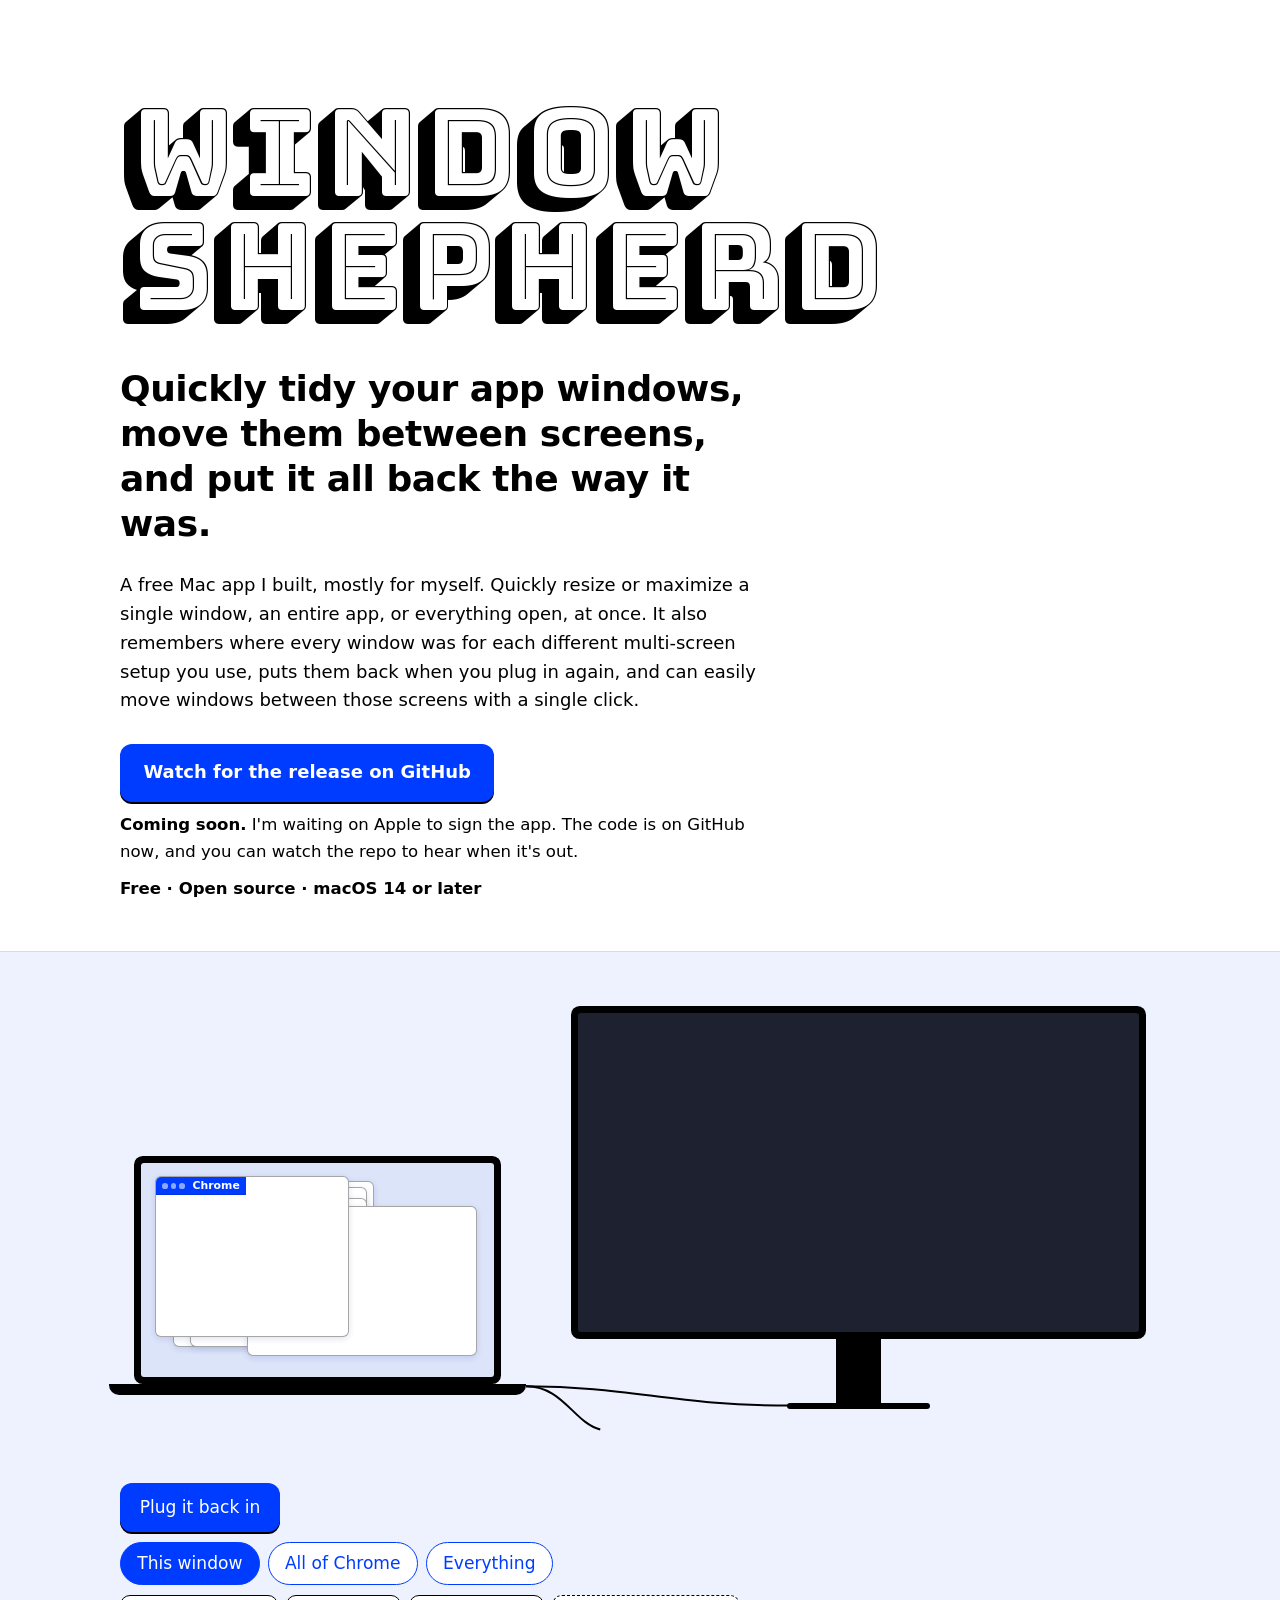
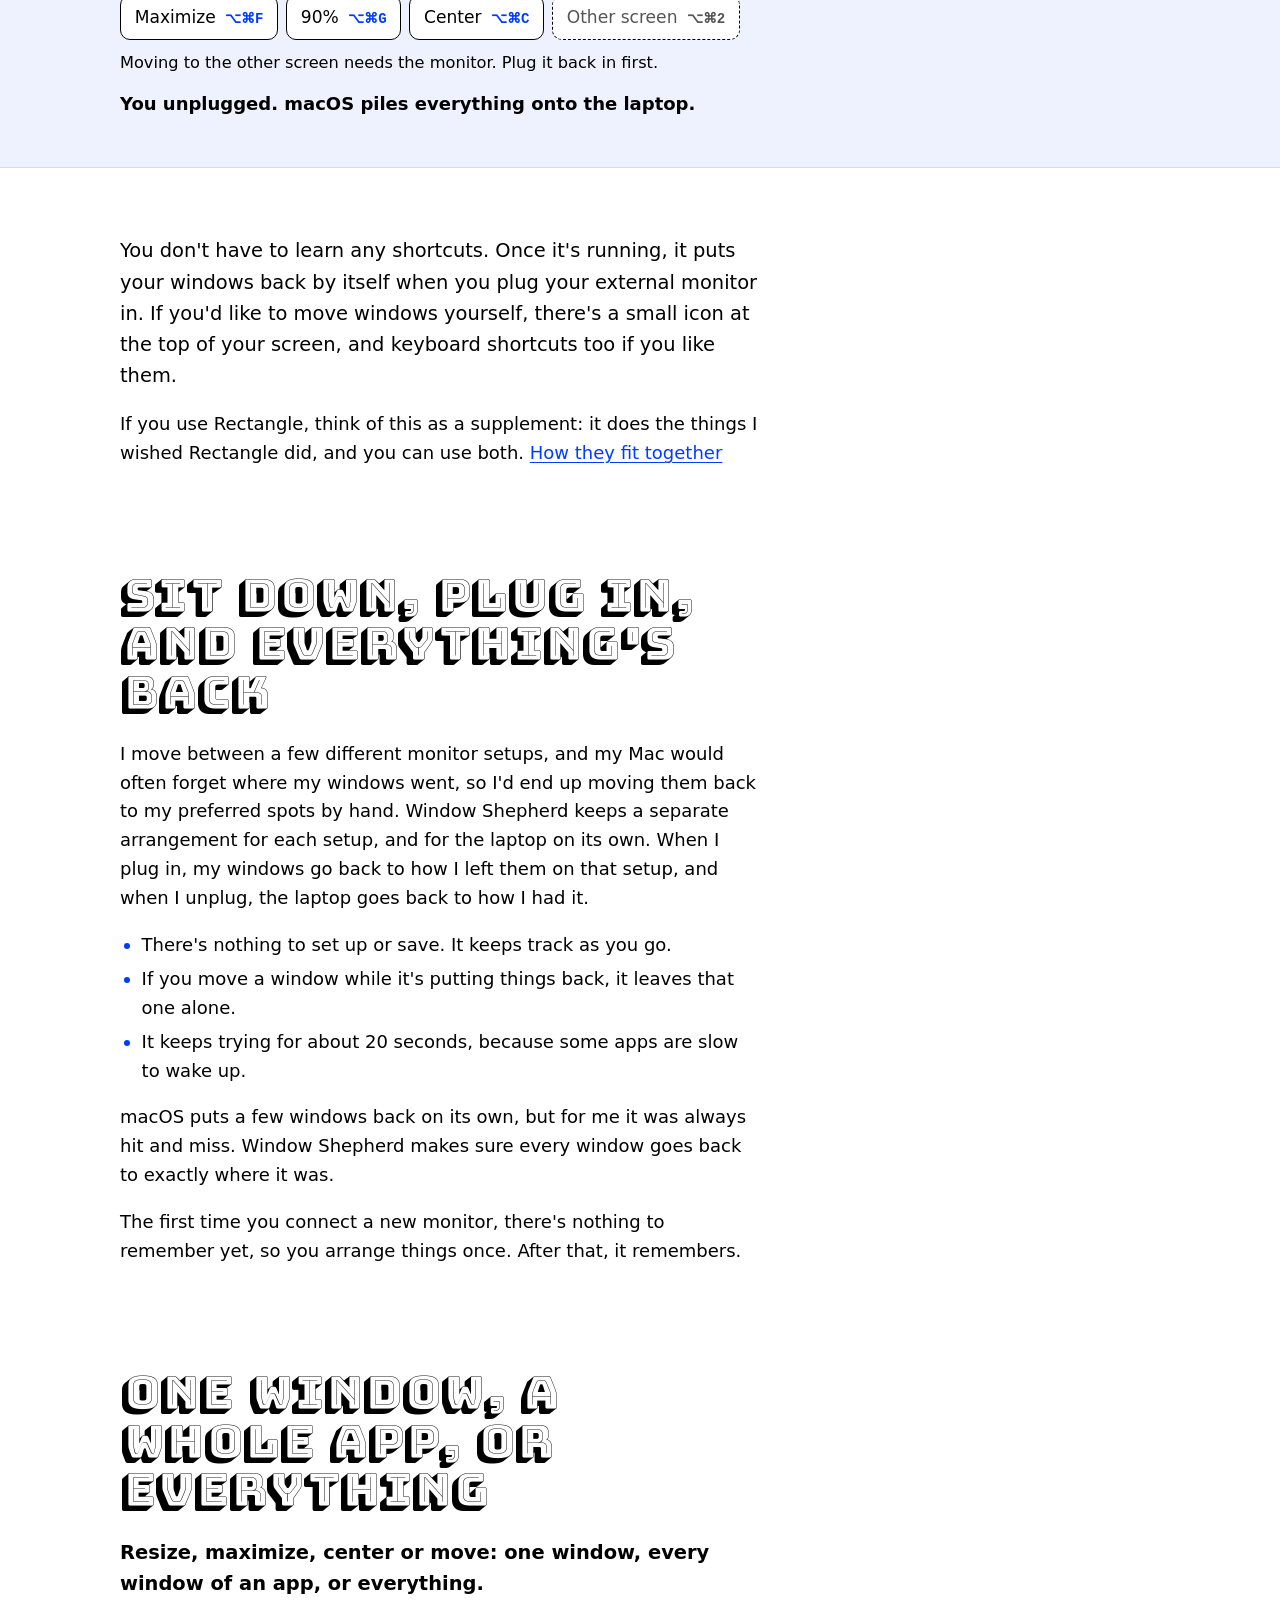
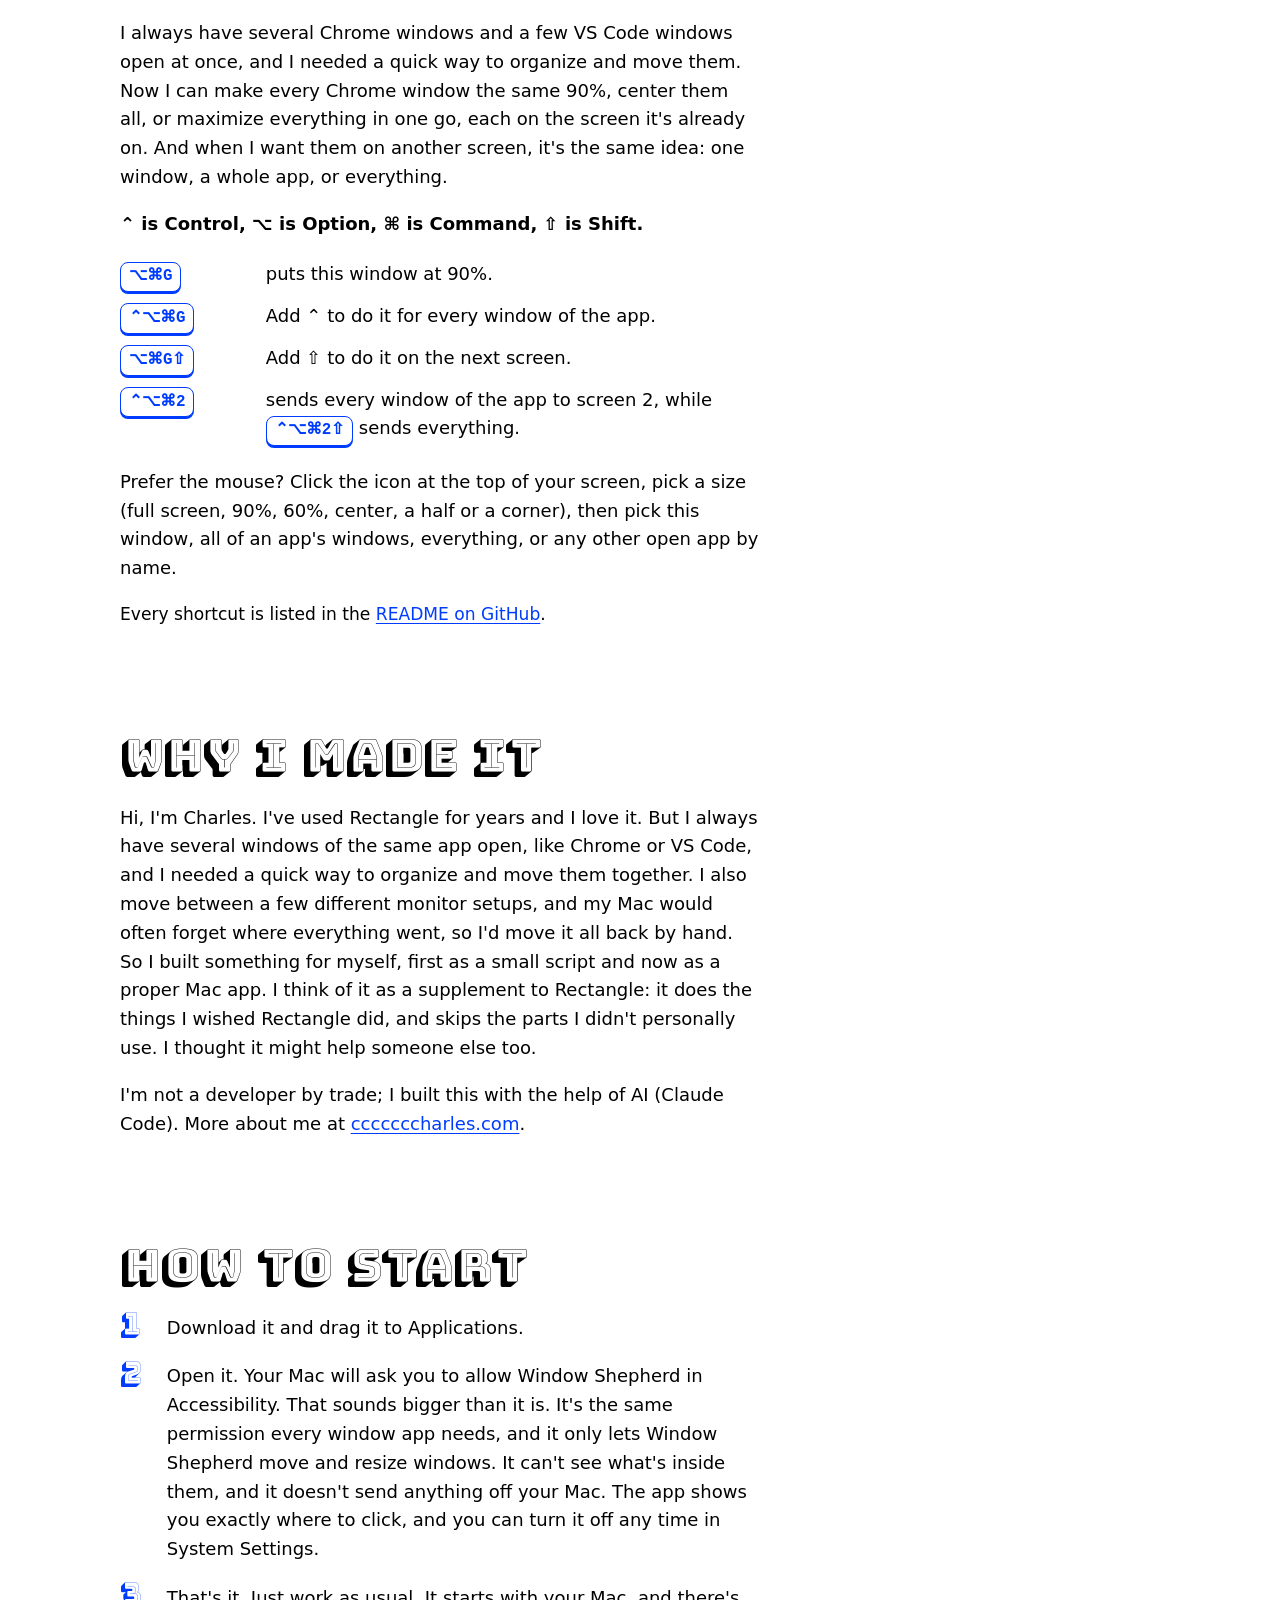
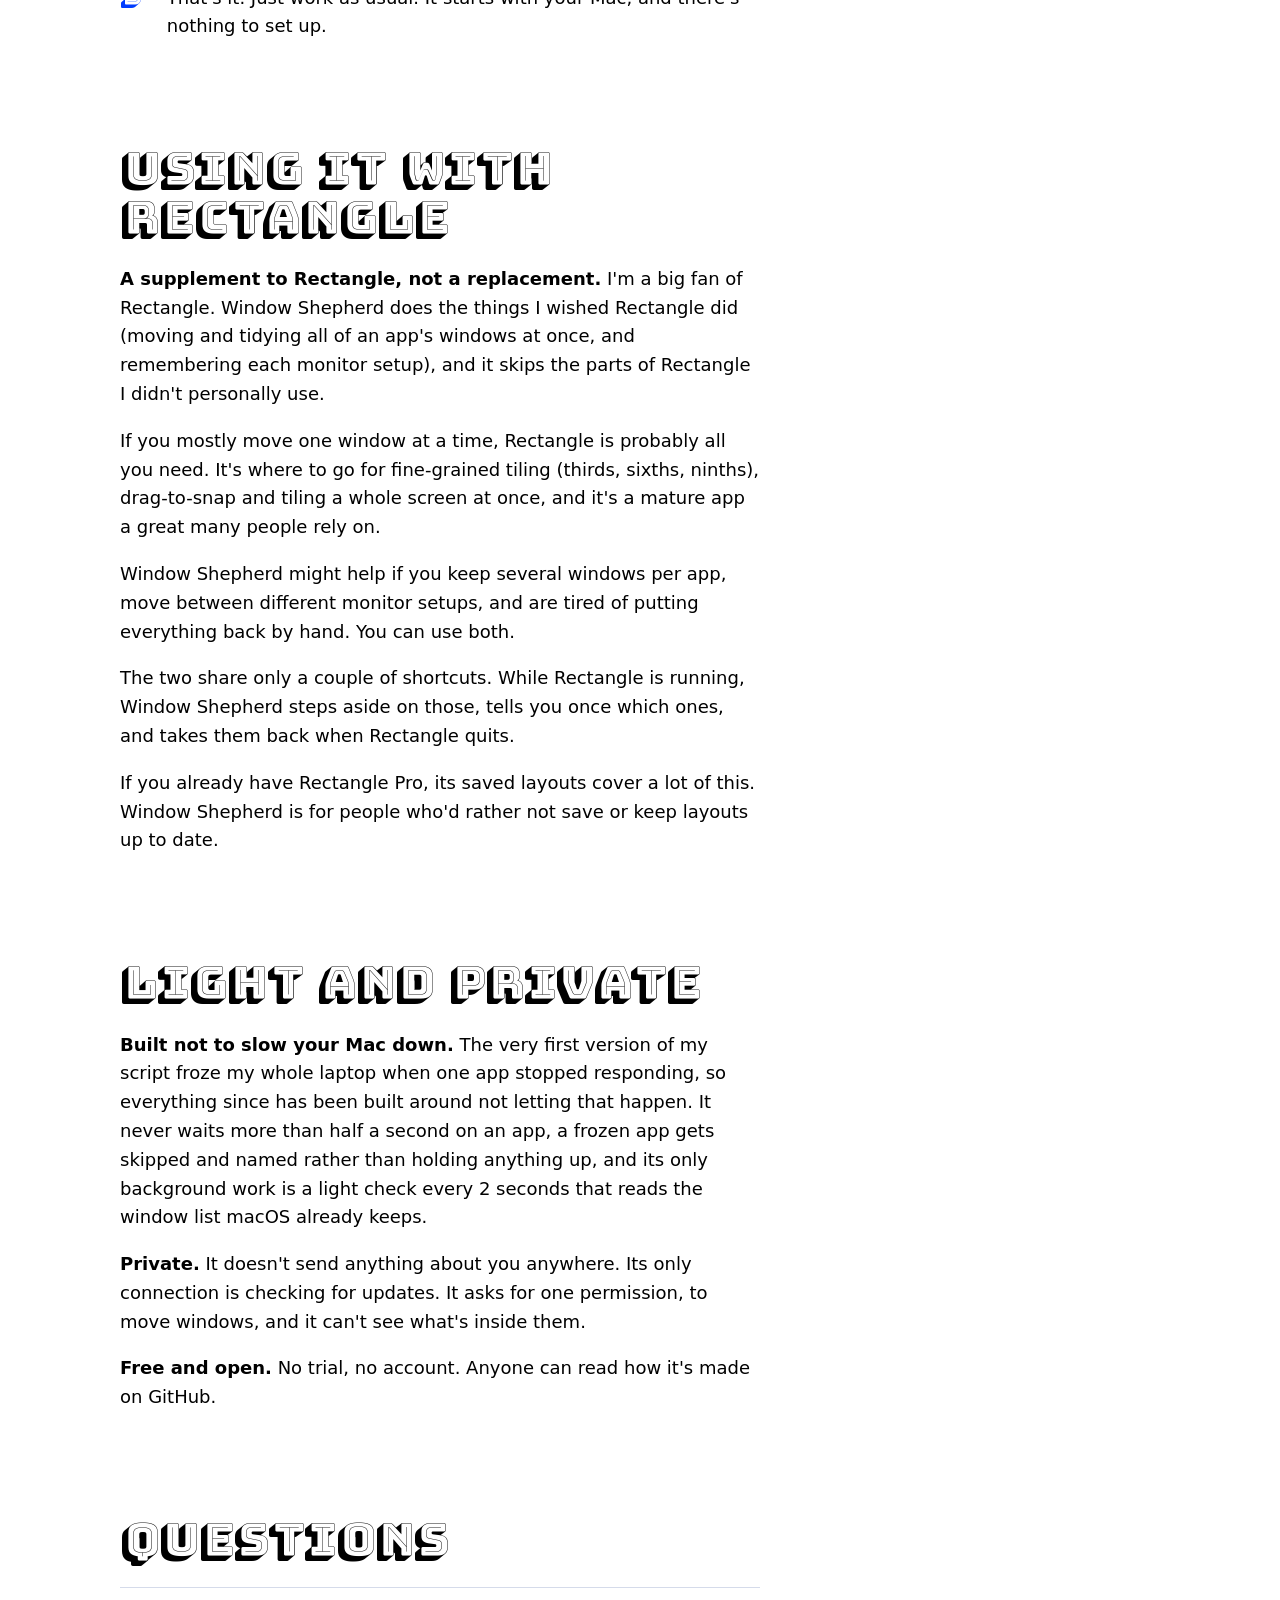
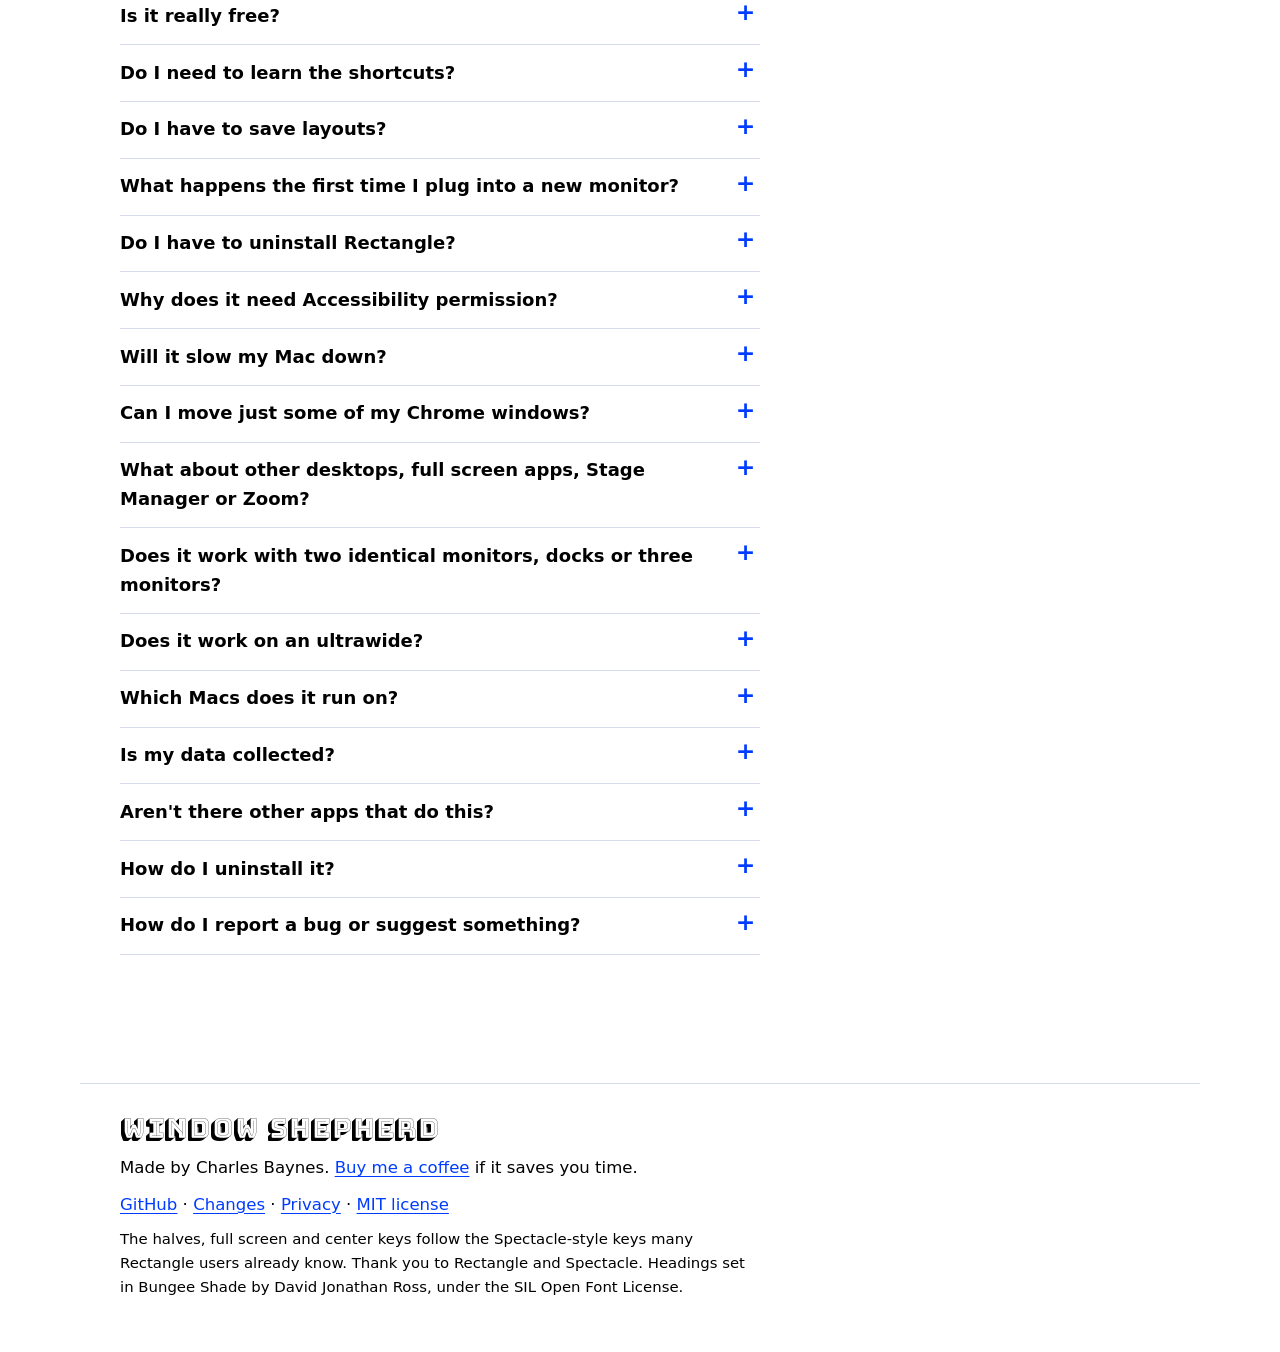
==== site/index.html @ 9abab77c "Website: icons and link preview Co-Authored-By: Claude Opus 5.5 <noreply@anthropic.com>" ====
<!doctype html>
<html lang="en">
<head>
<meta charset="utf-8">
<meta name="viewport" content="width=device-width, initial-scale=1">
<title>Window Shepherd — put your Mac's windows back</title>
<meta name="description" content="A free Mac app. Quickly resize or maximize a single window, an entire app, or everything open, at once. It remembers where every window was for each multi-screen setup you use and puts them back when you plug in again.">
<meta name="author" content="Charles Baynes">
<link rel="canonical" href="https://windowshepherd.com/">
<link rel="icon" href="favicon.ico" sizes="16x16 32x32 48x48">
<link rel="icon" type="image/png" sizes="32x32" href="icon-32.png">
<link rel="apple-touch-icon" href="apple-touch-icon.png">
<meta property="og:type" content="website">
<meta property="og:url" content="https://windowshepherd.com/">
<meta property="og:title" content="Window Shepherd">
<meta property="og:description" content="A free Mac app: tidy your app windows, move them between screens, and put it all back the way it was when you plug in again.">
<meta property="og:image" content="https://windowshepherd.com/og.png">
<meta property="og:image:width" content="1200">
<meta property="og:image:height" content="630">
<meta property="og:image:alt" content="Window Shepherd: quickly tidy your app windows, move them between screens, and put it all back the way it was.">
<meta name="twitter:card" content="summary_large_image">
<link rel="preload" href="fonts/bungee-shade.woff2" as="font" type="font/woff2" crossorigin>
<link rel="stylesheet" href="styles.css">
</head>
<body>

<header id="hero" class="hero">
  <h1 class="wordmark">Window Shepherd</h1>
  <p class="headline">Quickly tidy your app windows, move them between screens, and put it all back the way it was.</p>
  <p class="lede">A free Mac app I built, mostly for myself. Quickly resize or maximize a single window, an entire app, or everything open, at once. It also remembers where every window was for each different multi-screen setup you use, puts them back when you plug in again, and can easily move windows between those screens with a single click.</p>
  <div class="get">
    <a id="get" class="button" data-state="soon" href="https://github.com/cabaynes/window-shepherd">Watch for the release on GitHub</a>
    <p class="get-note"><strong>Coming soon.</strong> I'm waiting on Apple to sign the app. The code is on GitHub now, and you can watch the repo to hear when it's out.</p>
    <p class="facts">Free · Open source · macOS 14 or later</p>
  </div>
</header>

<section id="demo" class="demo" aria-label="Try it: unplug and plug in a monitor">
  <div class="stage" data-demo></div>
  <div class="controls"></div>
  <p class="caption" aria-live="polite"></p>
</section>

<main>
  <div class="prose intro">
    <p>You don't have to learn any shortcuts. Once it's running, it puts your windows back by itself when you plug your external monitor in. If you'd like to move windows yourself, there's a small icon at the top of your screen, and keyboard shortcuts too if you like them.</p>
    <p>If you use Rectangle, think of this as a supplement: it does the things I wished Rectangle did, and you can use both. <a href="#rectangle">How they fit together</a></p>
  </div>

  <section id="replug" class="prose">
    <h2>Sit down, plug in, and everything's back</h2>
    <p>I move between a few different monitor setups, and my Mac would often forget where my windows went, so I'd end up moving them back to my preferred spots by hand. Window Shepherd keeps a separate arrangement for each setup, and for the laptop on its own. When I plug in, my windows go back to how I left them on that setup, and when I unplug, the laptop goes back to how I had it.</p>
    <ul>
      <li>There's nothing to set up or save. It keeps track as you go.</li>
      <li>If you move a window while it's putting things back, it leaves that one alone.</li>
      <li>It keeps trying for about 20 seconds, because some apps are slow to wake up.</li>
    </ul>
    <p>macOS puts a few windows back on its own, but for me it was always hit and miss. Window Shepherd makes sure every window goes back to exactly where it was.</p>
    <p>The first time you connect a new monitor, there's nothing to remember yet, so you arrange things once. After that, it remembers.</p>
  </section>

  <section id="tidy" class="prose">
    <h2>One window, a whole app, or everything</h2>
    <p class="sub">Resize, maximize, center or move: one window, every window of an app, or everything.</p>
    <p>I always have several Chrome windows and a few VS Code windows open at once, and I needed a quick way to organize and move them. Now I can make every Chrome window the same 90%, center them all, or maximize everything in one go, each on the screen it's already on. And when I want them on another screen, it's the same idea: one window, a whole app, or everything.</p>
    <p class="symbols">⌃ is Control, ⌥ is Option, ⌘ is Command, ⇧ is Shift.</p>
    <ol class="ladder">
      <li><kbd>⌥⌘G</kbd> <span>puts this window at 90%.</span></li>
      <li><kbd>⌃⌥⌘G</kbd> <span>Add ⌃ to do it for every window of the app.</span></li>
      <li><kbd>⌥⌘G⇧</kbd> <span>Add ⇧ to do it on the next screen.</span></li>
      <li><kbd>⌃⌥⌘2</kbd> <span>sends every window of the app to screen 2, while <kbd>⌃⌥⌘2⇧</kbd> sends everything.</span></li>
    </ol>
    <p>Prefer the mouse? Click the icon at the top of your screen, pick a size (full screen, 90%, 60%, center, a half or a corner), then pick this window, all of an app's windows, everything, or any other open app by name.</p>
    <p class="more">Every shortcut is listed in the <a href="https://github.com/cabaynes/window-shepherd#readme">README on GitHub</a>.</p>
  </section>

  <section id="story" class="prose">
    <h2>Why I made it</h2>
    <p>Hi, I'm Charles. I've used Rectangle for years and I love it. But I always have several windows of the same app open, like Chrome or VS Code, and I needed a quick way to organize and move them together. I also move between a few different monitor setups, and my Mac would often forget where everything went, so I'd move it all back by hand. So I built something for myself, first as a small script and now as a proper Mac app. I think of it as a supplement to Rectangle: it does the things I wished Rectangle did, and skips the parts I didn't personally use. I thought it might help someone else too.</p>
    <p>I'm not a developer by trade; I built this with the help of AI (Claude Code). More about me at <a href="https://cccccccharles.com">cccccccharles.com</a>.</p>
  </section>

  <section id="start" class="prose">
    <h2>How to start</h2>
    <ol class="steps">
      <li>Download it and drag it to Applications.</li>
      <li>Open it. Your Mac will ask you to allow Window Shepherd in Accessibility. That sounds bigger than it is. It's the same permission every window app needs, and it only lets Window Shepherd move and resize windows. It can't see what's inside them, and it doesn't send anything off your Mac. The app shows you exactly where to click, and you can turn it off any time in System Settings.</li>
      <li>That's it. Just work as usual. It starts with your Mac, and there's nothing to set up.</li>
    </ol>
  </section>

  <section id="rectangle" class="prose">
    <h2>Using it with Rectangle</h2>
    <p><strong>A supplement to Rectangle, not a replacement.</strong> I'm a big fan of Rectangle. Window Shepherd does the things I wished Rectangle did (moving and tidying all of an app's windows at once, and remembering each monitor setup), and it skips the parts of Rectangle I didn't personally use.</p>
    <p>If you mostly move one window at a time, Rectangle is probably all you need. It's where to go for fine-grained tiling (thirds, sixths, ninths), drag-to-snap and tiling a whole screen at once, and it's a mature app a great many people rely on.</p>
    <p>Window Shepherd might help if you keep several windows per app, move between different monitor setups, and are tired of putting everything back by hand. You can use both.</p>
    <p>The two share only a couple of shortcuts. While Rectangle is running, Window Shepherd steps aside on those, tells you once which ones, and takes them back when Rectangle quits.</p>
    <p>If you already have Rectangle Pro, its saved layouts cover a lot of this. Window Shepherd is for people who'd rather not save or keep layouts up to date.</p>
  </section>

  <section id="trust" class="prose">
    <h2>Light and private</h2>
    <p><strong>Built not to slow your Mac down.</strong> The very first version of my script froze my whole laptop when one app stopped responding, so everything since has been built around not letting that happen. It never waits more than half a second on an app, a frozen app gets skipped and named rather than holding anything up, and its only background work is a light check every 2 seconds that reads the window list macOS already keeps.</p>
    <p><strong>Private.</strong> It doesn't send anything about you anywhere. Its only connection is checking for updates. It asks for one permission, to move windows, and it can't see what's inside them.</p>
    <p><strong>Free and open.</strong> No trial, no account. Anyone can read how it's made on GitHub.</p>
  </section>

  <section id="faq" class="prose">
    <h2>Questions</h2>
    <details><summary>Is it really free?</summary><p>Yes. No trial, no subscription, no account. If it saves you time, there's a "buy me a coffee" link, and that's all.</p></details>
    <details><summary>Do I need to learn the shortcuts?</summary><p>No. The restore is automatic, and everything else is in the menu at the top of your screen. The shortcuts are there if you like them.</p></details>
    <details><summary>Do I have to save layouts?</summary><p>No. It keeps track as you go, separately for each screen setup.</p></details>
    <details><summary>What happens the first time I plug into a new monitor?</summary><p>There's nothing to remember yet, so you arrange things once. After that, it puts them back every time.</p></details>
    <details><summary>Do I have to uninstall Rectangle?</summary><p>No. They work side by side, sharing only a couple of shortcuts, and Window Shepherd steps aside on those while Rectangle runs.</p></details>
    <details><summary>Why does it need Accessibility permission?</summary><p>It's the same permission every window app needs, and it only lets Window Shepherd move and resize windows. It can't see what's inside them, and it doesn't send anything off your Mac. The app shows you exactly where to click, and you can turn it off any time in System Settings.</p></details>
    <details><summary>Will it slow my Mac down?</summary><p>I built it so a frozen app can't hold it up, and its only background work is a light check every 2 seconds.</p></details>
    <details><summary>Can I move just some of my Chrome windows?</summary><p>Not as a group. It moves one window, or every window of an app. Move the others one at a time with a shortcut.</p></details>
    <details><summary>What about other desktops, full screen apps, Stage Manager or Zoom?</summary><p>Moves work on the windows you can see. Windows on other desktops are left where they are, and Zoom's floating controls are never moved. Stage Manager hasn't been tested yet.</p></details>
    <details><summary>Does it work with two identical monitors, docks or three monitors?</summary><p>Screens are numbered 1 for the laptop, then left to right. I've only tested it with one monitor so far.</p></details>
    <details><summary>Does it work on an ultrawide?</summary><p>Yes, though halves on an ultrawide are big and there are no thirds. Rectangle is better for that.</p></details>
    <details><summary>Which Macs does it run on?</summary><p>macOS 14 Sonoma or later.</p></details>
    <details><summary>Is my data collected?</summary><p>No. Nothing leaves your Mac except the update check. The details are in the <a href="https://github.com/cabaynes/window-shepherd/blob/main/PRIVACY.md">privacy note</a>.</p></details>
    <details><summary>Aren't there other apps that do this?</summary><p>Yes, a few. Rectangle Pro, Moom, Stay and Display Maid restore layouts you save first, and Monitor Glue remembers automatically like Window Shepherd does. Window Shepherd puts automatic memory together with moving whole apps or everything, and it's free.</p></details>
    <details><summary>How do I uninstall it?</summary><p>Quit it from the menu and drag it to the Trash. To remove everything, also delete <code>~/Library/Application Support/Window Shepherd</code> and <code>~/Library/Logs/Window Shepherd</code>.</p></details>
    <details><summary>How do I report a bug or suggest something?</summary><p>Open an issue on <a href="https://github.com/cabaynes/window-shepherd/issues">GitHub</a>.</p></details>
  </section>
</main>

<footer id="footer" class="footer">
  <p class="footer-mark">Window Shepherd</p>
  <p>Made by Charles Baynes. <a href="https://buymeacoffee.com/cccccccharles">Buy me a coffee</a> if it saves you time.</p>
  <p><a href="https://github.com/cabaynes/window-shepherd">GitHub</a> · <a href="https://github.com/cabaynes/window-shepherd/releases">Changes</a> · <a href="https://github.com/cabaynes/window-shepherd/blob/main/PRIVACY.md">Privacy</a> · <a href="https://github.com/cabaynes/window-shepherd/blob/main/LICENSE">MIT license</a></p>
  <p class="credits">The halves, full screen and center keys follow the Spectacle-style keys many Rectangle users already know. Thank you to Rectangle and Spectacle. Headings set in Bungee Shade by David Jonathan Ross, under the SIL Open Font License.</p>
</footer>

<script type="module" src="demo.js"></script>
</body>
</html>
---- site/styles.css ----
@font-face {
  font-family: "Bungee Shade";
  src: url("fonts/bungee-shade.woff2") format("woff2");
  font-weight: 400;
  font-display: swap;
}

:root {
  --paper: #FFFFFF;
  --ink: #000000;
  --blue: #003CFF;
  --green: #00FF44;
  --desk: #EEF2FF;      /* the demo's backdrop: the blue, very pale */
  --rule: #D5DBEA;
  --display: "Bungee Shade", "Arial Black", sans-serif;
  --text: -apple-system, BlinkMacSystemFont, "Segoe UI", system-ui, sans-serif;
  --gutter: 16px;
  --measure: 40rem;
}

*, *::before, *::after { box-sizing: border-box; }

html { -webkit-text-size-adjust: 100%; text-size-adjust: 100%; scroll-behavior: smooth; }
@media (prefers-reduced-motion: reduce) { html { scroll-behavior: auto; } }

body {
  margin: 0;
  background: var(--paper);
  color: var(--ink);
  font: 17px/1.6 var(--text);
}
@media (min-width: 720px) { body { font-size: 18px; } }

a { color: var(--blue); text-underline-offset: .18em; }
a:hover { text-decoration-thickness: 2px; }
:focus-visible { outline: 3px solid var(--blue); outline-offset: 3px; border-radius: 4px; }

kbd, code { font-family: ui-monospace, "SF Mono", Menlo, monospace; font-size: .88em; }
code { overflow-wrap: anywhere; }

/* ---------- hero ---------- */

.hero, main, .footer {
  max-width: 1120px;
  margin: 0 auto;
  padding: 0 var(--gutter);
}
@media (min-width: 720px) { .hero, main, .footer { --gutter: 40px; } }

.hero { padding-top: clamp(40px, 8vw, 96px); padding-bottom: clamp(28px, 4vw, 48px); }

.wordmark {
  font-family: var(--display);
  font-weight: 400;
  font-size: clamp(40px, 10.5vw, 120px);
  line-height: .95;
  letter-spacing: -.01em;
  margin: 0 0 .35em;
  overflow-wrap: anywhere;
}

.headline {
  font-size: clamp(22px, 3.2vw, 36px);
  line-height: 1.25;
  font-weight: 650;
  letter-spacing: -.012em;
  max-width: 26ch;
  margin: 0 0 .7em;
}

.lede { max-width: var(--measure); margin: 0 0 1.6em; }

.get { display: grid; gap: .6em; justify-items: start; max-width: var(--measure); }
.button {
  display: inline-block;
  background: var(--blue);
  color: var(--paper);
  font-weight: 650;
  text-decoration: none;
  padding: .8em 1.3em;
  border-radius: 12px;
  box-shadow: 0 2px 0 var(--ink);
  transition: transform .12s ease-out, box-shadow .12s ease-out;
}
.button:hover { transform: translateY(-1px); box-shadow: 0 3px 0 var(--ink); }
.button:active { transform: translateY(1px); box-shadow: 0 1px 0 var(--ink); }
.get-note { margin: 0; font-size: .92em; }
.facts { margin: 0; font-size: .92em; font-weight: 600; }

/* ---------- the demo band ---------- */

.demo {
  background: var(--desk);
  border-top: 1px solid var(--rule);
  border-bottom: 1px solid var(--rule);
  padding: clamp(20px, 4vw, 48px) var(--gutter);
}
.stage { max-width: 1040px; margin: 0 auto; aspect-ratio: 16 / 7; position: relative; }
.controls, .caption { max-width: 1040px; margin-left: auto; margin-right: auto; }
.caption { min-height: 1.6em; margin-top: .8em; margin-bottom: 0; font-weight: 600; }

/* ---------- reading column ---------- */

main { padding-bottom: 24px; }
.prose { max-width: var(--measure); }
.intro { padding-top: clamp(28px, 4vw, 48px); }
.intro p:first-child { font-size: 1.08em; }

h2 {
  font-family: var(--display);
  font-weight: 400;
  font-size: clamp(28px, 4.6vw, 46px);
  line-height: 1.05;
  margin: clamp(56px, 9vw, 104px) 0 .5em;
}
.sub { font-weight: 650; font-size: 1.08em; }

.prose ul { padding-left: 1.2em; }
.prose li { margin: .3em 0; }
.prose li::marker { color: var(--blue); }

.symbols { font-weight: 600; }

.ladder { list-style: none; padding: 0; margin: 1.2em 0; display: grid; gap: .55em; }
.ladder li { display: grid; grid-template-columns: 7.2em 1fr; gap: .9em; align-items: baseline; margin: 0; }
.ladder li > kbd, .ladder span kbd {
  display: inline-block;
  border: 1.5px solid var(--blue);
  color: var(--blue);
  border-radius: 8px;
  padding: .1em .5em;
  font-weight: 600;
  white-space: nowrap;
  background: var(--paper);
  box-shadow: 0 2px 0 var(--blue);
}
.ladder li > kbd { justify-self: start; }
@media (max-width: 420px) {
  .ladder li { grid-template-columns: 1fr; gap: .2em; }
}
.more { font-size: .95em; }

.steps { list-style: none; counter-reset: step; padding: 0; margin: 1em 0; }
.steps li { counter-increment: step; position: relative; padding-left: 2.6em; margin: 0 0 1.1em; }
.steps li::before {
  content: counter(step);
  position: absolute; left: 0; top: -.12em;
  font-family: var(--display);
  font-size: 1.6em;
  line-height: 1;
  color: var(--blue);
}

details { border-top: 1px solid var(--rule); }
details:last-of-type { border-bottom: 1px solid var(--rule); }
summary {
  cursor: pointer;
  font-weight: 650;
  padding: .75em 2em .75em 0;
  list-style: none;
  position: relative;
}
summary::-webkit-details-marker { display: none; }
summary::after {
  content: "+";
  position: absolute; right: .2em; top: .55em;
  color: var(--blue);
  font-size: 1.3em;
  line-height: 1;
  transition: transform .15s ease-out;
}
details[open] summary::after { transform: rotate(45deg); }
details p { margin: 0 0 1em; }

/* ---------- footer ---------- */

.footer {
  border-top: 1px solid var(--rule);
  margin-top: clamp(56px, 9vw, 104px);
  padding-top: 32px;
  padding-bottom: 48px;
  font-size: .92em;
}
.footer p { max-width: var(--measure); margin: 0 0 .6em; }
.footer-mark { font-family: var(--display); font-size: 1.6em; line-height: 1; margin-bottom: .5em !important; }
.credits { font-size: .9em; }

/* ---------- the demo scene ---------- */

@media (max-width: 600px) { .stage { aspect-ratio: 16 / 10; } }

.device { position: absolute; }
.display {
  position: absolute; inset: 0;
  background: #DCE4FA;
  border-radius: 3px;
  box-shadow: 0 0 0 clamp(3px, .6vw, 7px) var(--ink);
  transition: background .4s ease-out;
}
.is-unplugged .device-2 .display { background: #1D2130; }

.laptop-base {
  position: absolute; left: -9%; right: -9%;
  top: calc(100% + clamp(3px, .6vw, 7px));
  height: clamp(5px, 1vw, 11px);
  background: var(--ink);
  border-radius: 0 0 10px 10px;
}
.monitor-stand {
  position: absolute; left: 46%; width: 8%;
  top: calc(100% + clamp(3px, .6vw, 7px));
  height: 22%;
  background: var(--ink);
}
.monitor-stand::after {
  content: ""; position: absolute; left: -110%; right: -110%; bottom: 0;
  height: clamp(3px, .5vw, 6px); background: var(--ink); border-radius: 3px;
}

.cable { position: absolute; left: 39%; top: 84.5%; width: 25.5%; height: 5%; }
.cable svg { width: 100%; height: 100%; overflow: visible; }
.cable path { fill: none; stroke: var(--ink); stroke-width: 2; vector-effect: non-scaling-stroke; transition: opacity .3s ease-out; }
.cable-loose { opacity: 0; }
.is-unplugged .cable-line { opacity: 0; }
.is-unplugged .cable-loose { opacity: 1; }

.win {
  position: absolute;
  display: flex; flex-direction: column;
  padding: 0; margin: 0;
  background: var(--paper);
  border: 1px solid rgba(0, 0, 0, .35);
  border-radius: clamp(3px, .5vw, 6px);
  overflow: hidden;
  cursor: pointer;
  font: inherit;
  color: var(--ink);
  text-align: left;
  box-shadow: 0 2px 6px rgba(0, 30, 120, .12);
  transition: left .45s cubic-bezier(.2, .7, .2, 1), top .45s cubic-bezier(.2, .7, .2, 1),
              width .45s cubic-bezier(.2, .7, .2, 1), height .45s cubic-bezier(.2, .7, .2, 1),
              box-shadow .2s ease-out;
}
.instant .win { transition: none; }
.win.is-focused { z-index: 2; }
.win-bar {
  display: flex; align-items: center; gap: 3px;
  flex: none;
  height: clamp(9px, 1.5vw, 18px);
  padding: 0 clamp(3px, .5vw, 6px);
  background: #ECEFF5;
  border-bottom: 1px solid rgba(0, 0, 0, .12);
}
.win-bar i { width: clamp(3px, .45vw, 6px); aspect-ratio: 1; border-radius: 50%; background: #C3C9D6; flex: none; }
.win-name { margin-left: .4em; font-size: clamp(9px, .85vw, 11px); font-weight: 650; white-space: nowrap; overflow: hidden; text-overflow: ellipsis; }
.win.is-focused .win-bar { background: var(--blue); }
.win.is-focused .win-bar i { background: rgba(255, 255, 255, .55); }
.win.is-focused .win-name { color: var(--paper); }
.win-body {
  flex: 1;
  margin: 9% 12% 8%;
  background: repeating-linear-gradient(to bottom, #E3E7F0 0 2px, transparent 2px 9px);
}
.win[data-app="Chrome"] .win-body { margin-top: 5%; }
.win.ring { box-shadow: 0 0 0 3px var(--blue), 0 2px 6px rgba(0, 30, 120, .12); }
.win.landed::after {
  content: "✓";
  position: absolute; top: 3px; right: 3px;
  width: clamp(12px, 1.4vw, 18px); aspect-ratio: 1;
  display: grid; place-items: center;
  border-radius: 50%;
  background: var(--green);
  color: var(--ink);
  font-size: clamp(8px, .9vw, 11px);
  font-weight: 800;
}
@media (max-width: 560px) { .win-name { display: none; } }

/* ---------- the demo's controls ---------- */

.controls { display: grid; gap: 10px; margin-top: clamp(18px, 3vw, 28px); }
.row { display: flex; flex-wrap: wrap; gap: 8px; align-items: center; }
.controls button { font: inherit; font-size: .95em; cursor: pointer; }
.controls button:disabled { cursor: not-allowed; }

.plug {
  background: var(--blue); color: var(--paper);
  border: 0; border-radius: 12px;
  padding: .65em 1.15em; font-weight: 650;
  box-shadow: 0 2px 0 var(--ink);
}
.plug:active { transform: translateY(1px); box-shadow: 0 1px 0 var(--ink); }

.scope {
  background: var(--paper); color: var(--blue);
  border: 1.5px solid var(--blue); border-radius: 999px;
  padding: .4em .95em; font-weight: 600;
}
.scope[aria-pressed="true"] { background: var(--blue); color: var(--paper); }

.action {
  display: inline-flex; align-items: baseline; gap: .55em;
  background: var(--paper); color: var(--ink);
  border: 1.5px solid var(--ink); border-radius: 10px;
  padding: .45em .8em; font-weight: 600;
}
.action kbd { color: var(--blue); font-weight: 600; font-size: .82em; }
.action:disabled { border-style: dashed; color: #555; }
.action:disabled kbd { color: #555; }
.needs-monitor { margin: 0; font-size: .9em; }
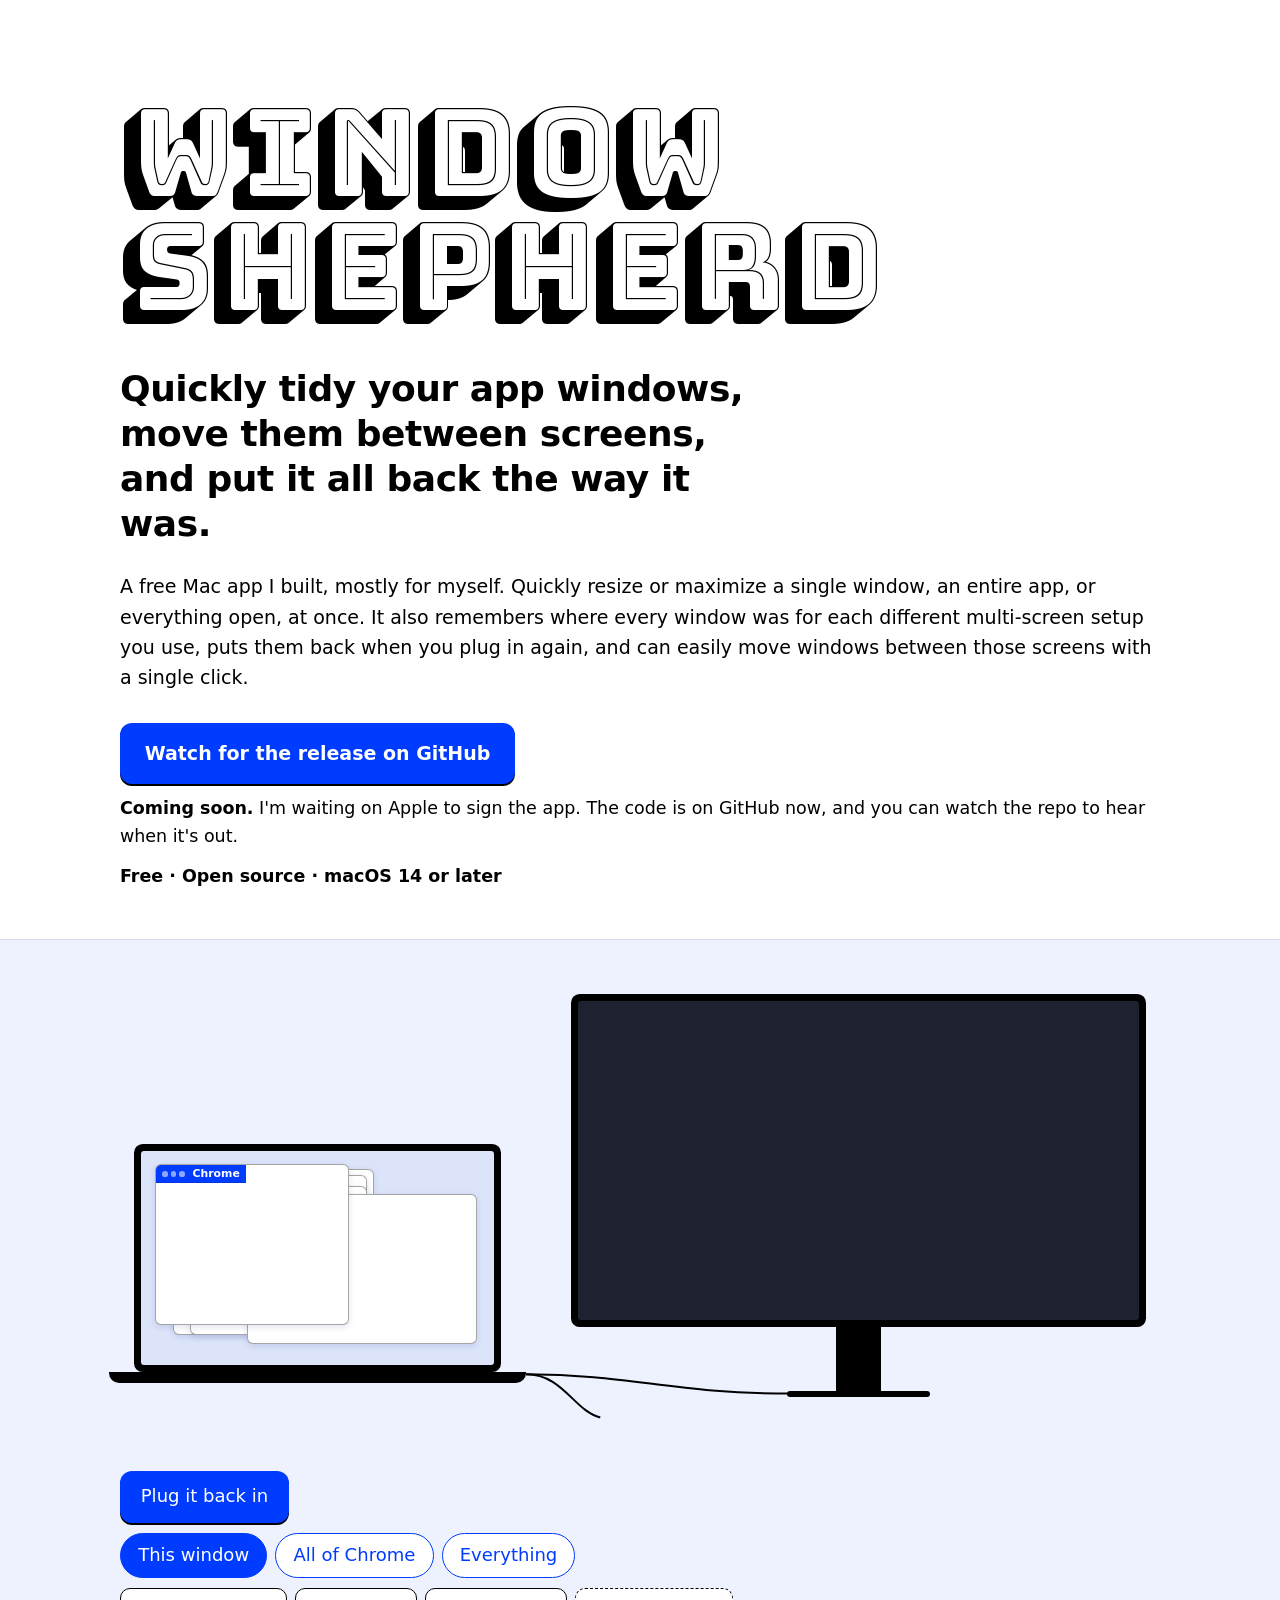
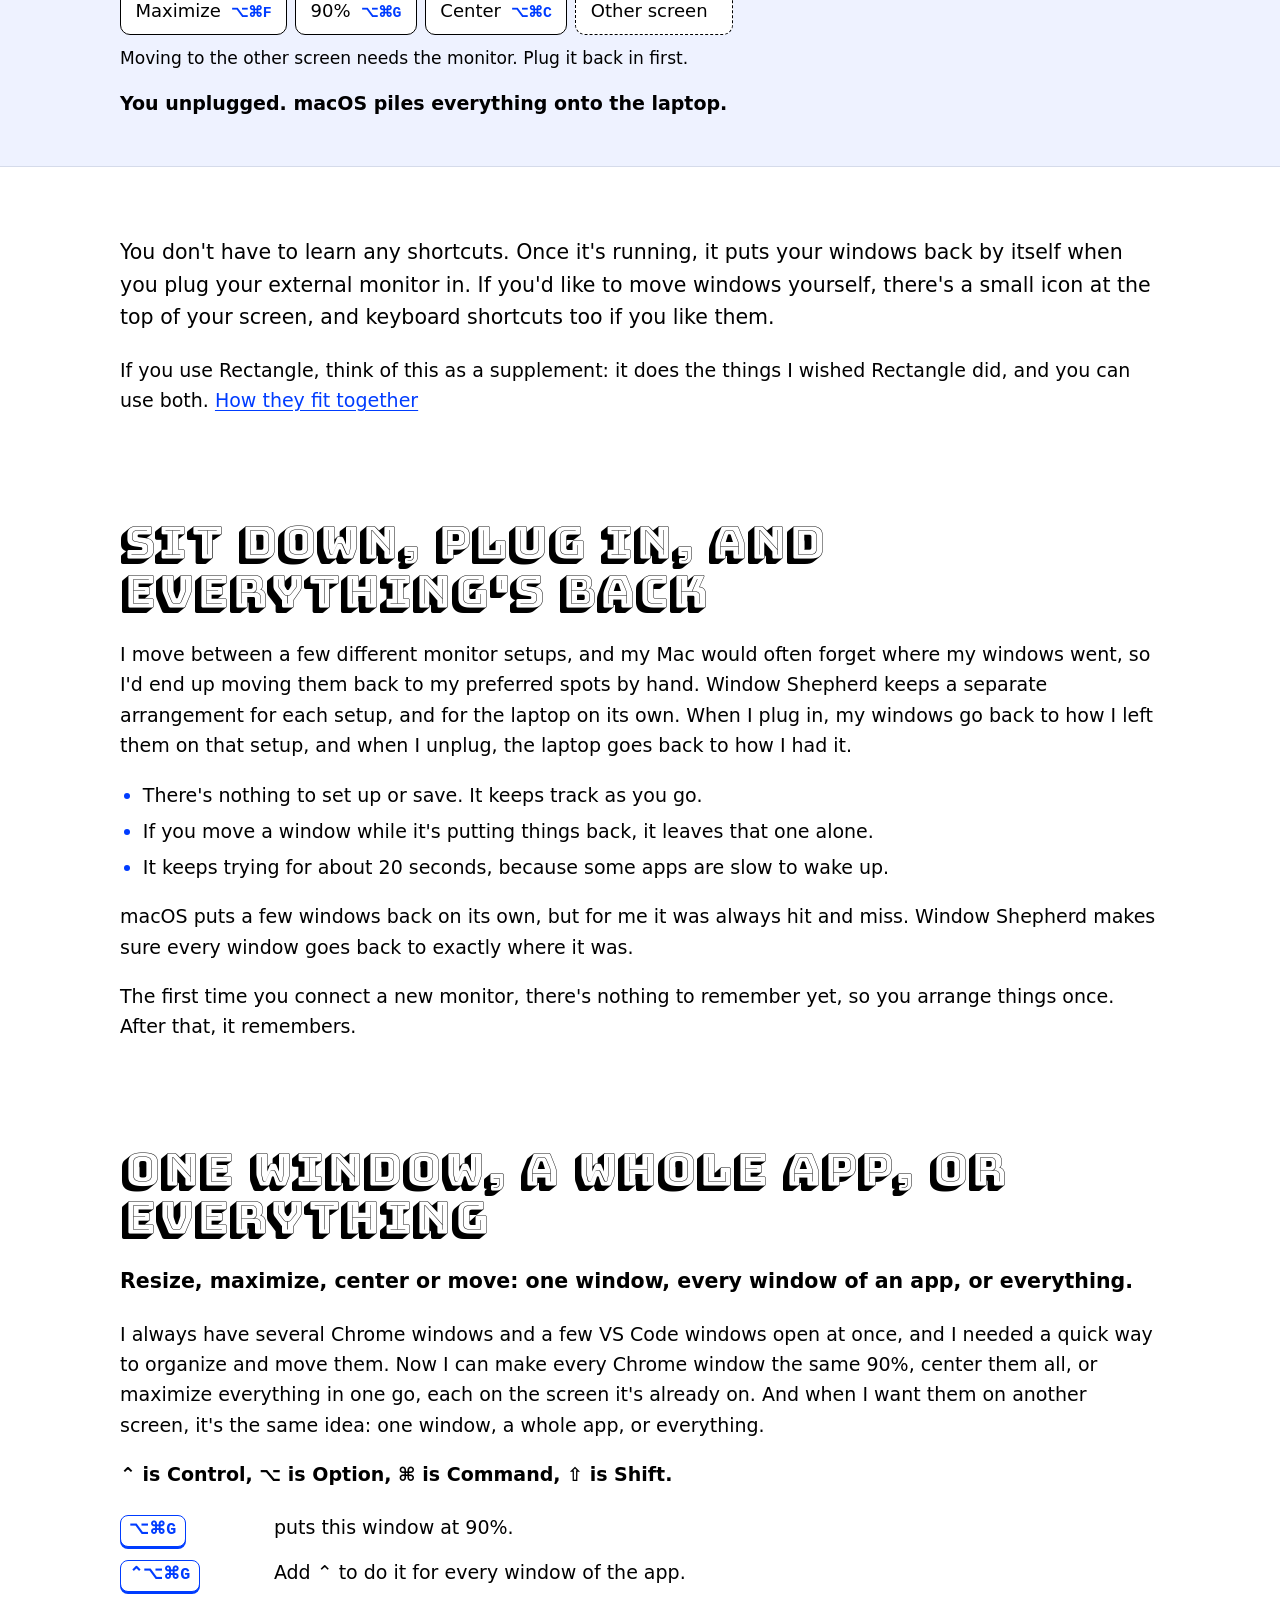
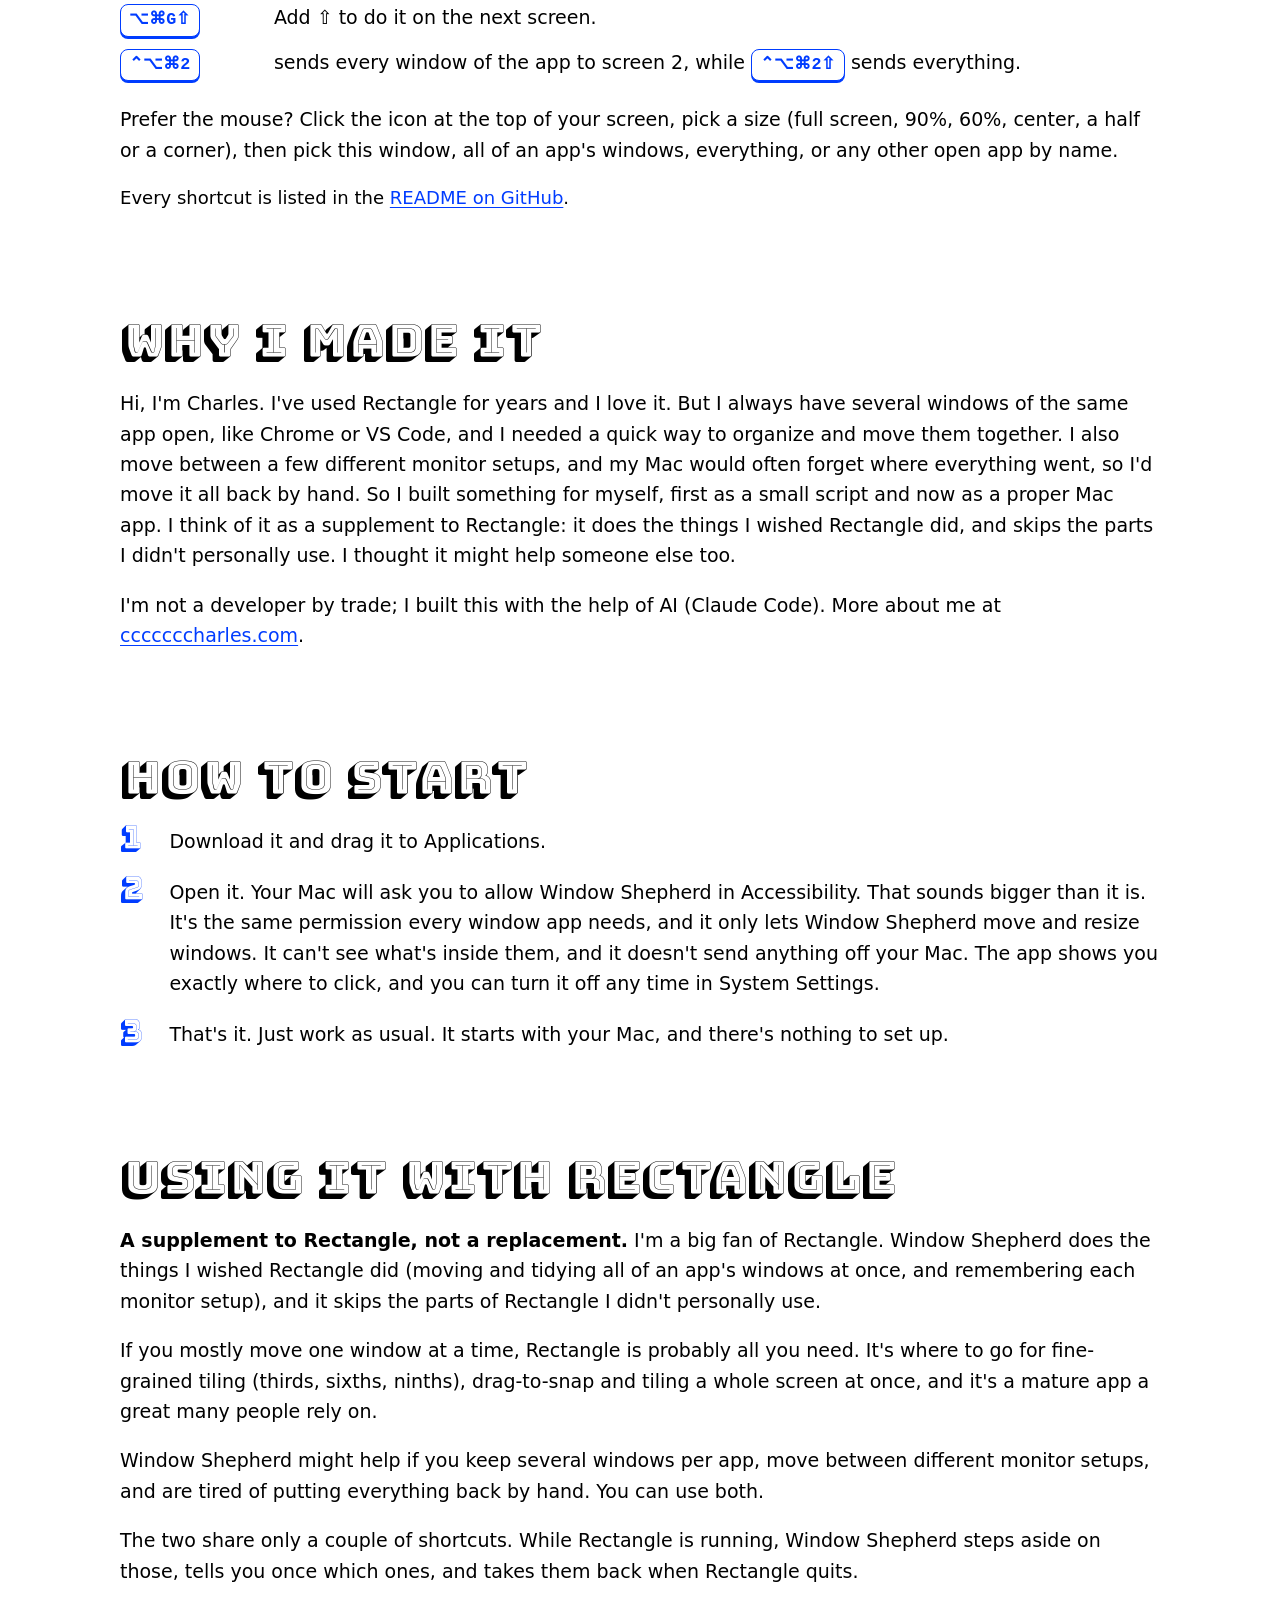
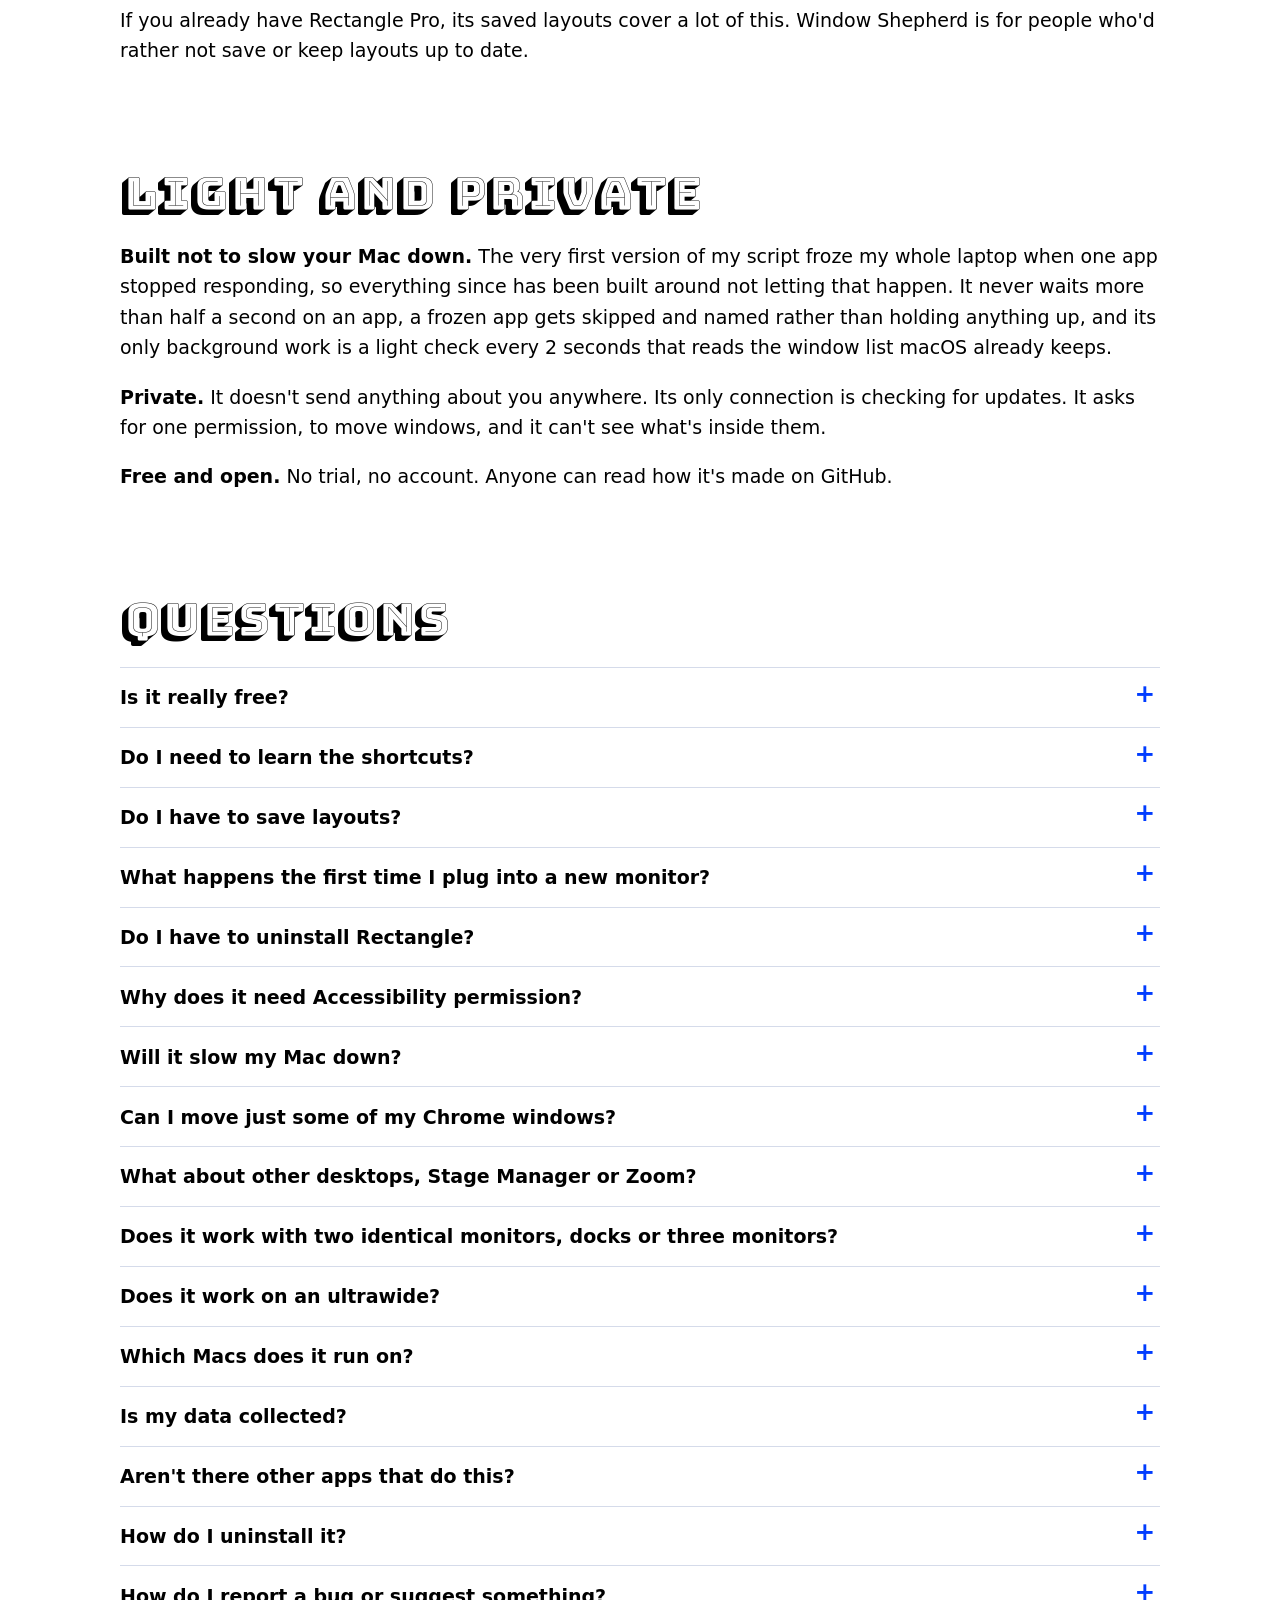
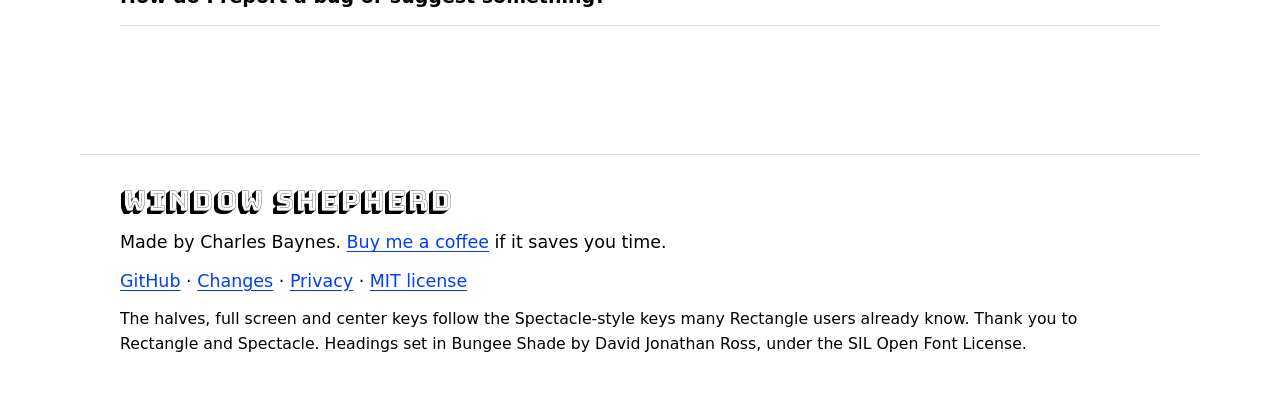
==== commit 5cb97b04: "Website: the review's small items - FAQ: the other-desktops question no longer asks about full scree" ====
--- a/site/index.html
+++ b/site/index.html
@@ -115,7 +115,7 @@
     <details><summary>Why does it need Accessibility permission?</summary><p>It's the same permission every window app needs, and it only lets Window Shepherd move and resize windows. It can't see what's inside them, and it doesn't send anything off your Mac. The app shows you exactly where to click, and you can turn it off any time in System Settings.</p></details>
     <details><summary>Will it slow my Mac down?</summary><p>I built it so a frozen app can't hold it up, and its only background work is a light check every 2 seconds.</p></details>
     <details><summary>Can I move just some of my Chrome windows?</summary><p>Not as a group. It moves one window, or every window of an app. Move the others one at a time with a shortcut.</p></details>
-    <details><summary>What about other desktops, full screen apps, Stage Manager or Zoom?</summary><p>Moves work on the windows you can see. Windows on other desktops are left where they are, and Zoom's floating controls are never moved. Stage Manager hasn't been tested yet.</p></details>
+    <details><summary>What about other desktops, Stage Manager or Zoom?</summary><p>Moves work on the windows you can see. Windows on other desktops are left where they are, and Zoom's floating controls are never moved. Stage Manager hasn't been tested yet.</p></details>
     <details><summary>Does it work with two identical monitors, docks or three monitors?</summary><p>Screens are numbered 1 for the laptop, then left to right. I've only tested it with one monitor so far.</p></details>
     <details><summary>Does it work on an ultrawide?</summary><p>Yes, though halves on an ultrawide are big and there are no thirds. Rectangle is better for that.</p></details>
     <details><summary>Which Macs does it run on?</summary><p>macOS 14 Sonoma or later.</p></details>
--- a/site/styles.css
+++ b/site/styles.css
@@ -15,7 +15,7 @@
   --display: "Bungee Shade", "Arial Black", sans-serif;
   --text: -apple-system, BlinkMacSystemFont, "Segoe UI", system-ui, sans-serif;
   --gutter: 16px;
-  --measure: 40rem;
+  --measure: 1040px;   /* the demo's width: text lines up with it (Charles, 2026-11-24) */
 }
 
 *, *::before, *::after { box-sizing: border-box; }
@@ -30,6 +30,7 @@
   font: 17px/1.6 var(--text);
 }
 @media (min-width: 720px) { body { font-size: 18px; } }
+@media (min-width: 1100px) { body { font-size: 19px; } }
 
 a { color: var(--blue); text-underline-offset: .18em; }
 a:hover { text-decoration-thickness: 2px; }
@@ -253,6 +254,10 @@
 }
 .win-bar i { width: clamp(3px, .45vw, 6px); aspect-ratio: 1; border-radius: 50%; background: #C3C9D6; flex: none; }
 .win-name { margin-left: .4em; font-size: clamp(9px, .85vw, 11px); font-weight: 650; white-space: nowrap; overflow: hidden; text-overflow: ellipsis; }
+.win[data-app="Chrome"] .win-bar { background: #FFE7A3; }
+.win[data-app="VS Code"] .win-bar { background: #C9DAFF; }
+.win[data-app="Notes"] .win-bar { background: #EEDCFF; }
+.win[data-app="Messages"] .win-bar { background: #C6F3D3; }
 .win.is-focused .win-bar { background: var(--blue); }
 .win.is-focused .win-bar i { background: rgba(255, 255, 255, .55); }
 .win.is-focused .win-name { color: var(--paper); }
@@ -305,6 +310,5 @@
   padding: .45em .8em; font-weight: 600;
 }
 .action kbd { color: var(--blue); font-weight: 600; font-size: .82em; }
-.action:disabled { border-style: dashed; color: #555; }
-.action:disabled kbd { color: #555; }
+.action:disabled { border-style: dashed; }   /* dashed, never grey: nothing the user reads is drawn faint */
 .needs-monitor { margin: 0; font-size: .9em; }
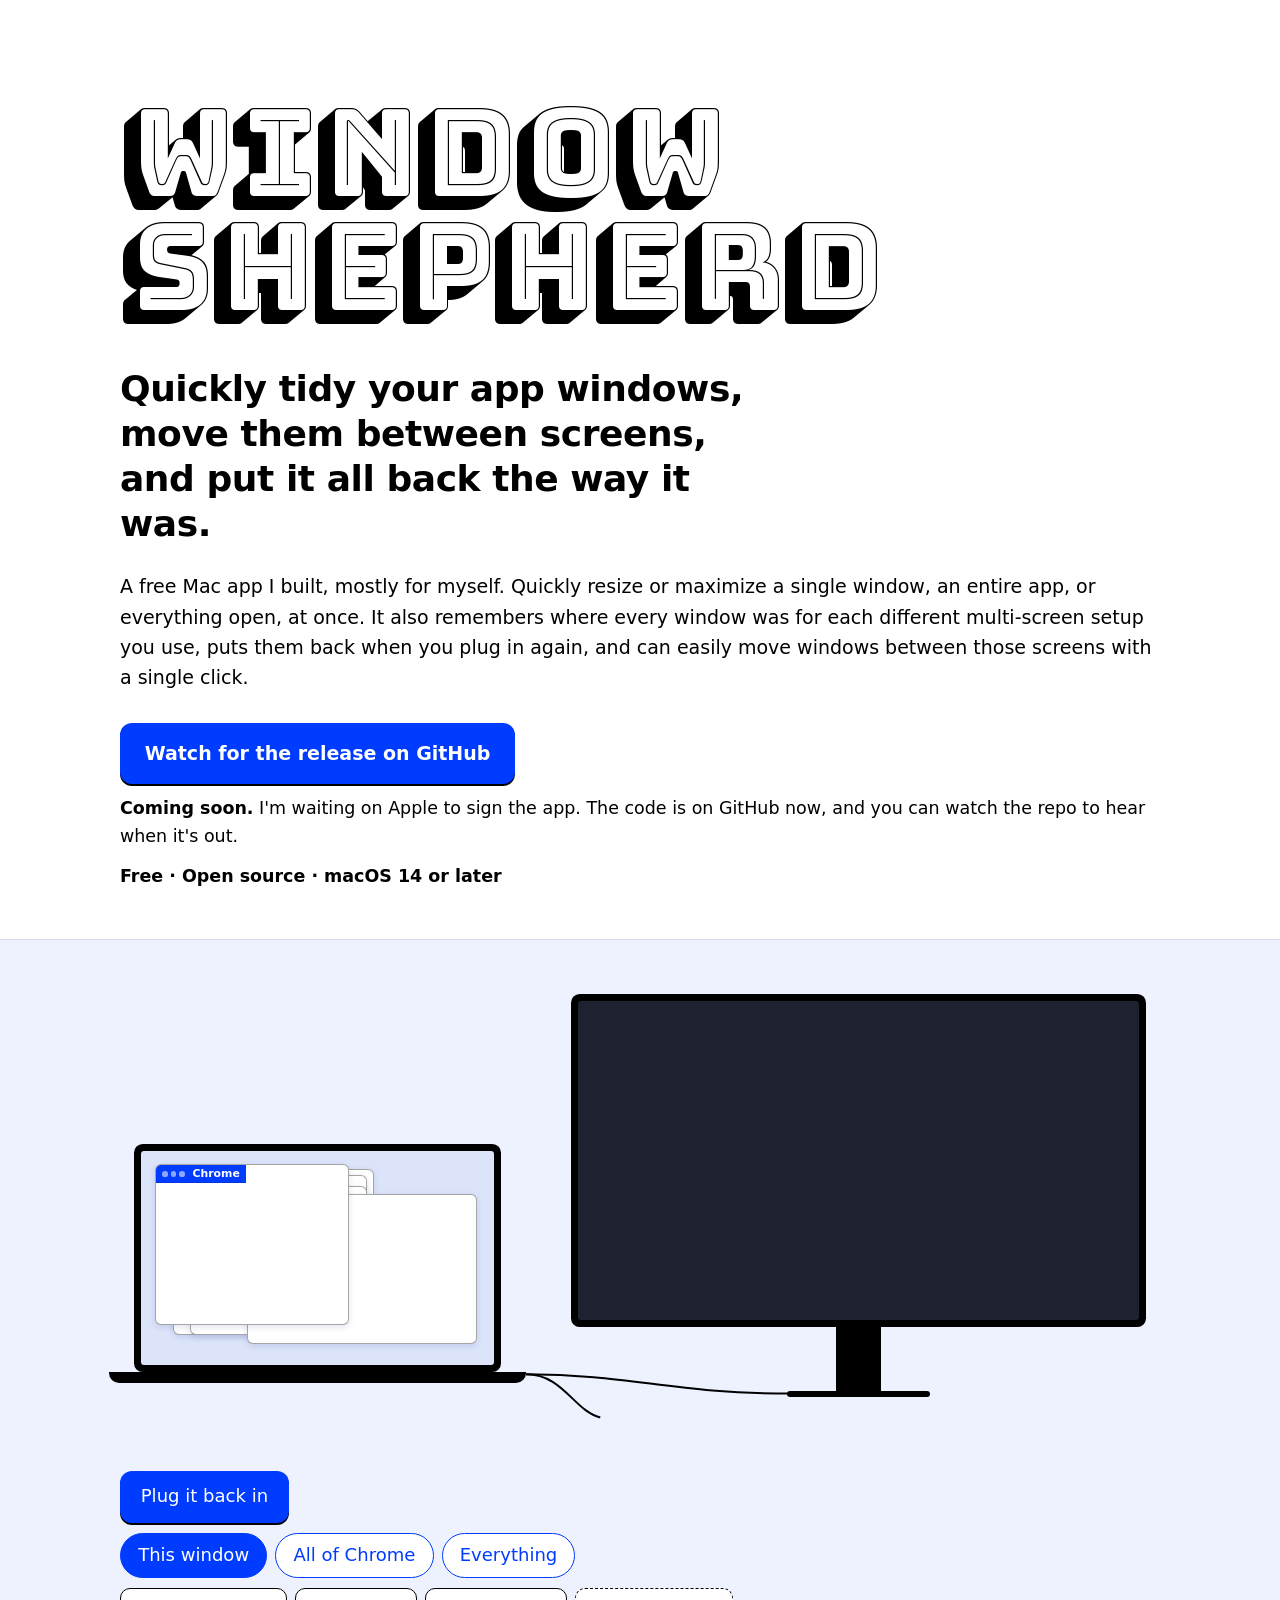
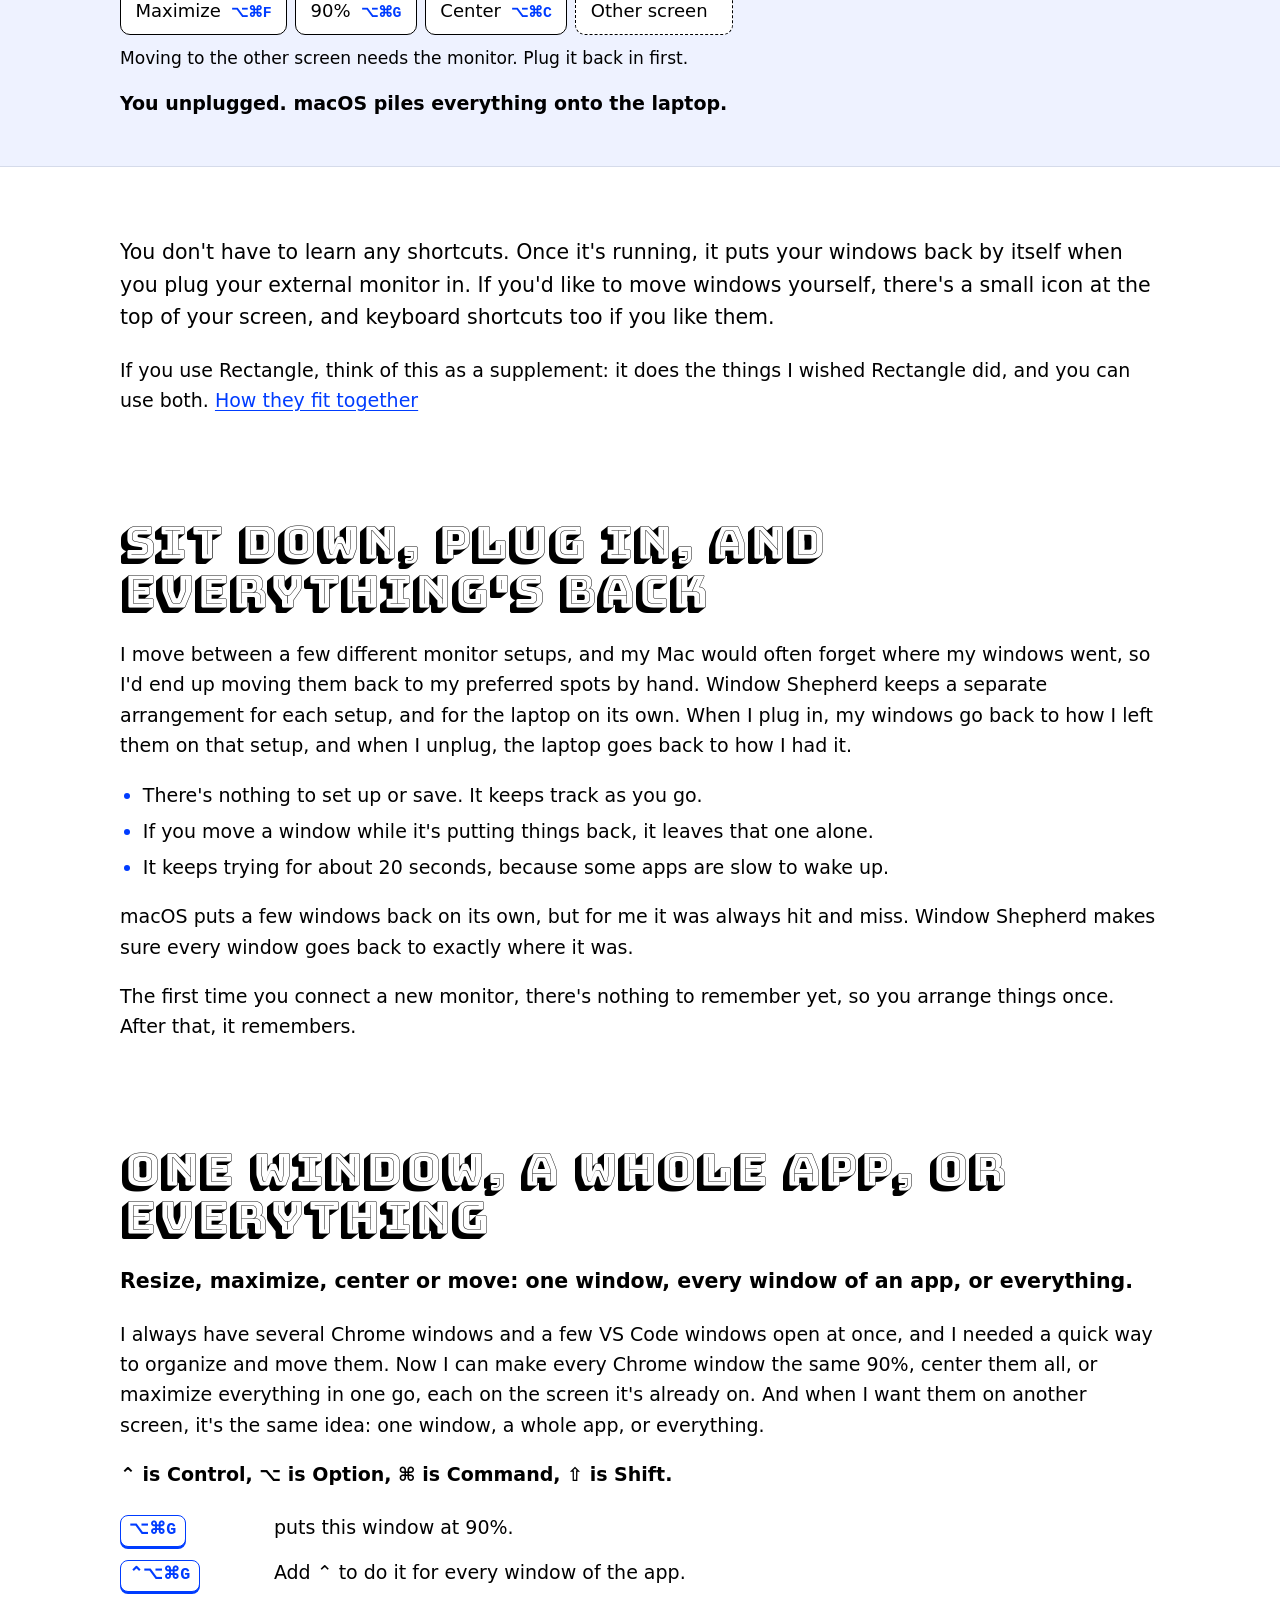
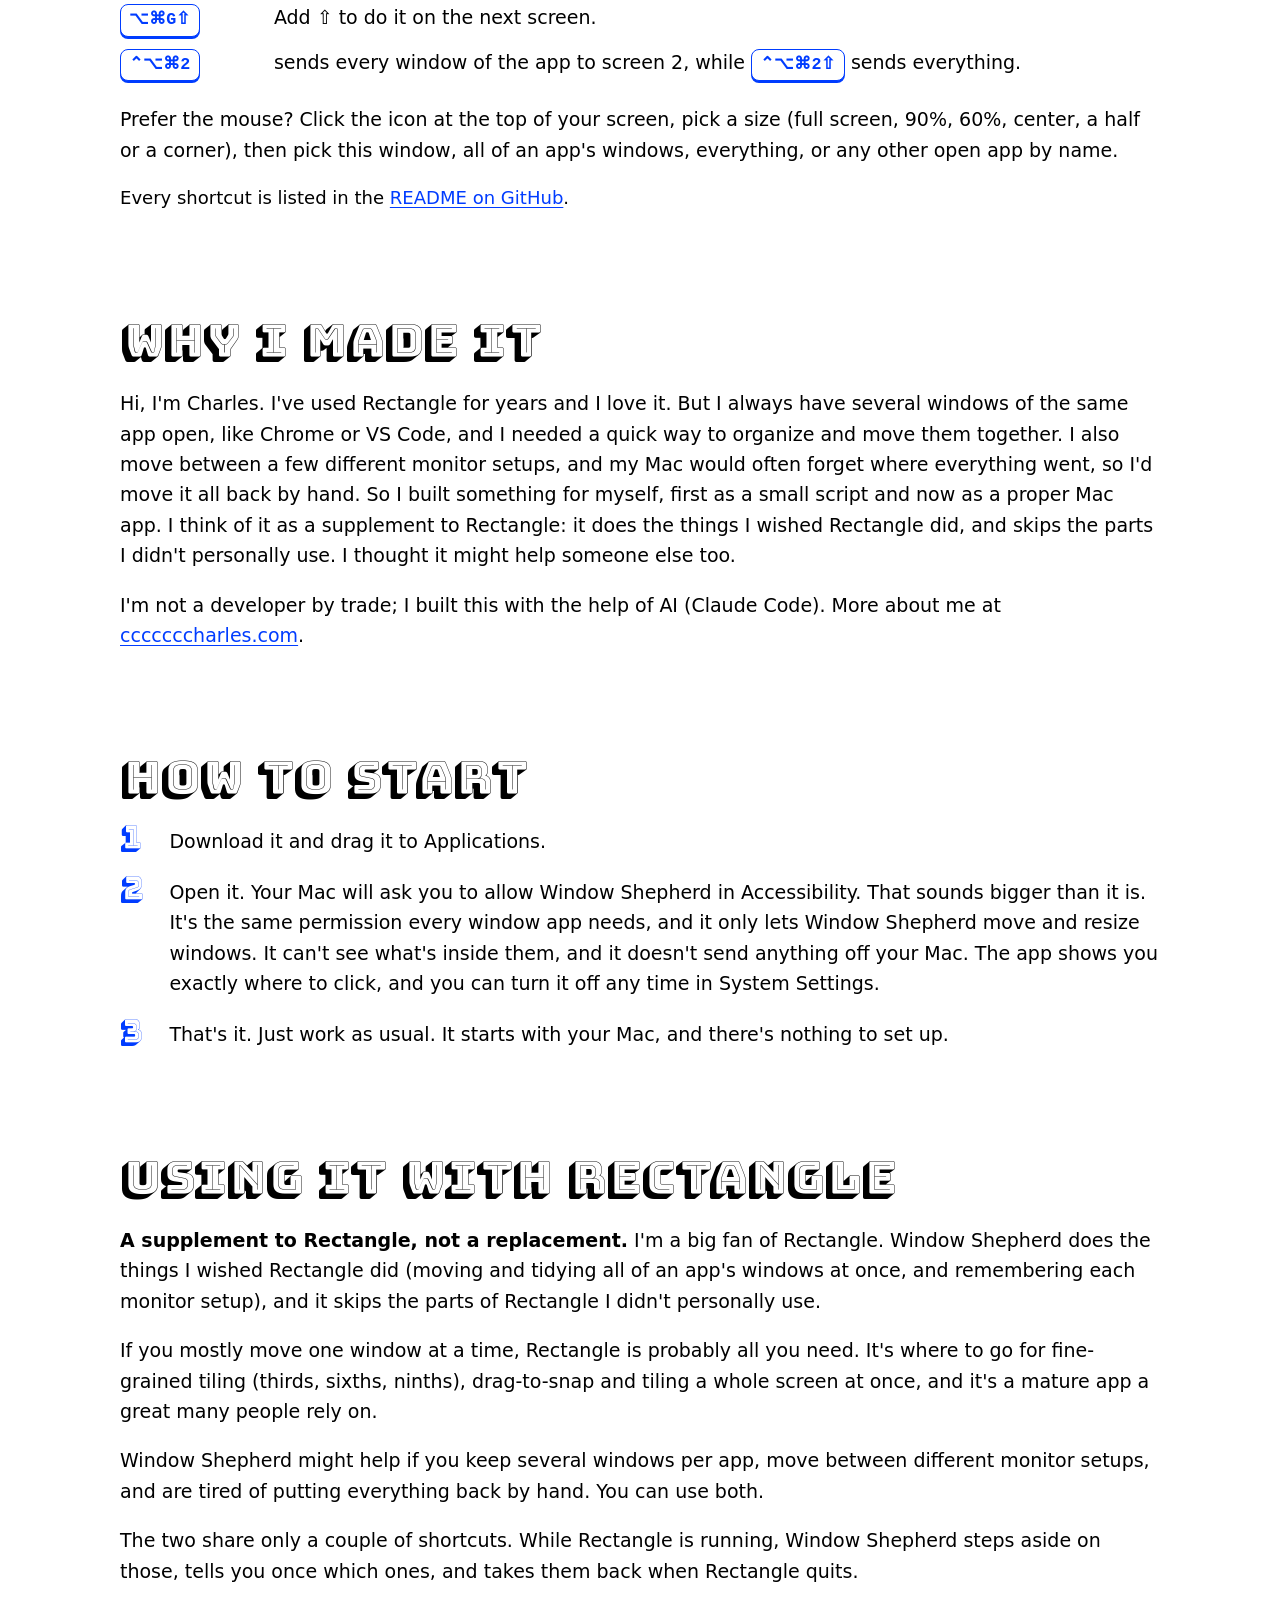
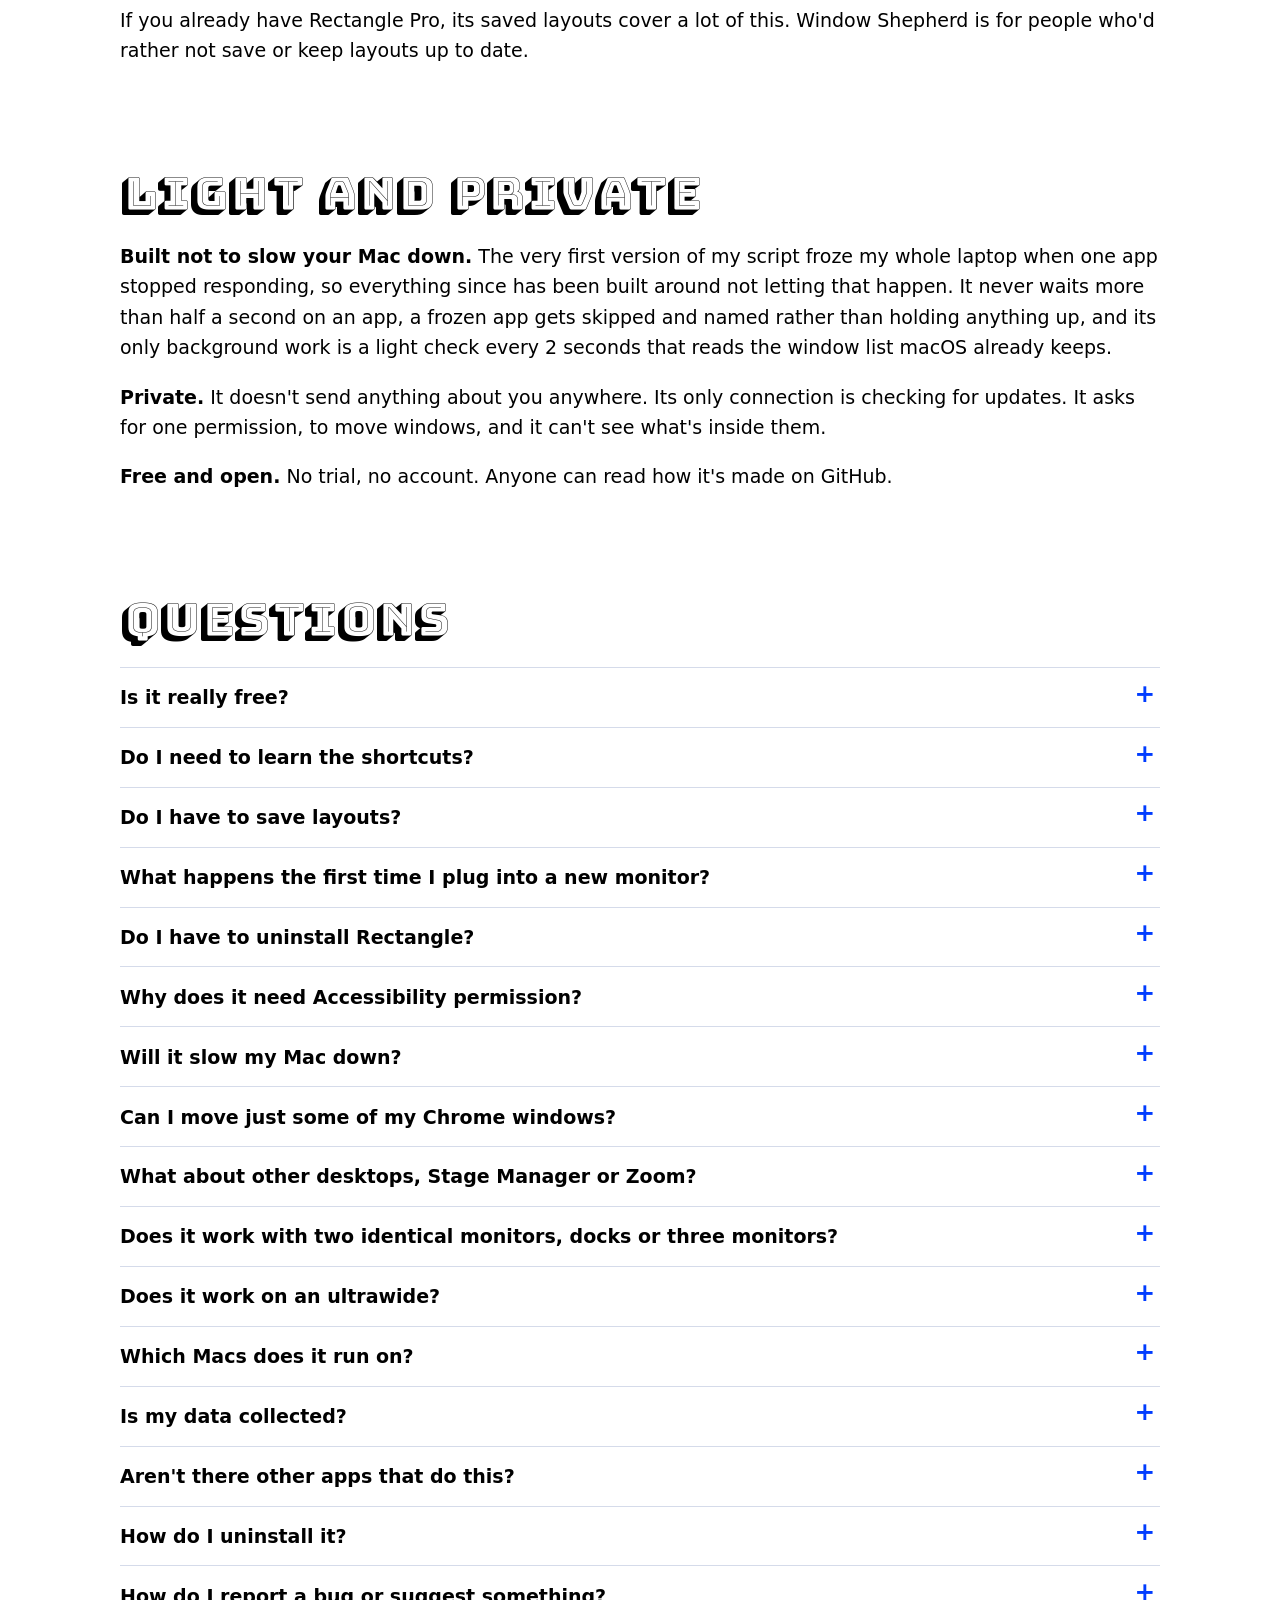
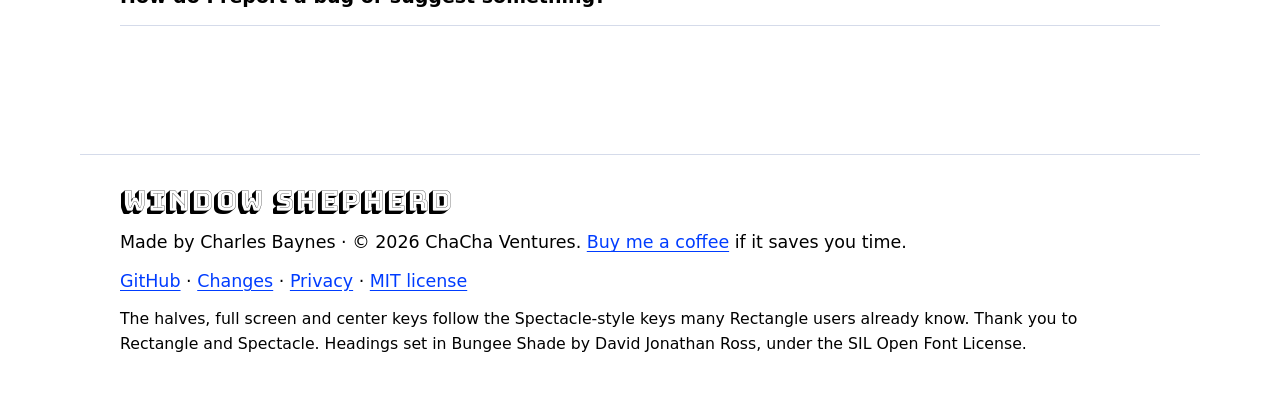
==== commit 1abd5d5c: "Website: footer names ChaCha Ventures; publish in two jobs The single-job deploy failed twice in fou" ====
--- a/site/index.html
+++ b/site/index.html
@@ -128,7 +128,7 @@
 
 <footer id="footer" class="footer">
   <p class="footer-mark">Window Shepherd</p>
-  <p>Made by Charles Baynes. <a href="https://buymeacoffee.com/cccccccharles">Buy me a coffee</a> if it saves you time.</p>
+  <p>Made by Charles Baynes · © 2026 ChaCha Ventures. <a href="https://buymeacoffee.com/cccccccharles">Buy me a coffee</a> if it saves you time.</p>
   <p><a href="https://github.com/cabaynes/window-shepherd">GitHub</a> · <a href="https://github.com/cabaynes/window-shepherd/releases">Changes</a> · <a href="https://github.com/cabaynes/window-shepherd/blob/main/PRIVACY.md">Privacy</a> · <a href="https://github.com/cabaynes/window-shepherd/blob/main/LICENSE">MIT license</a></p>
   <p class="credits">The halves, full screen and center keys follow the Spectacle-style keys many Rectangle users already know. Thank you to Rectangle and Spectacle. Headings set in Bungee Shade by David Jonathan Ross, under the SIL Open Font License.</p>
 </footer>
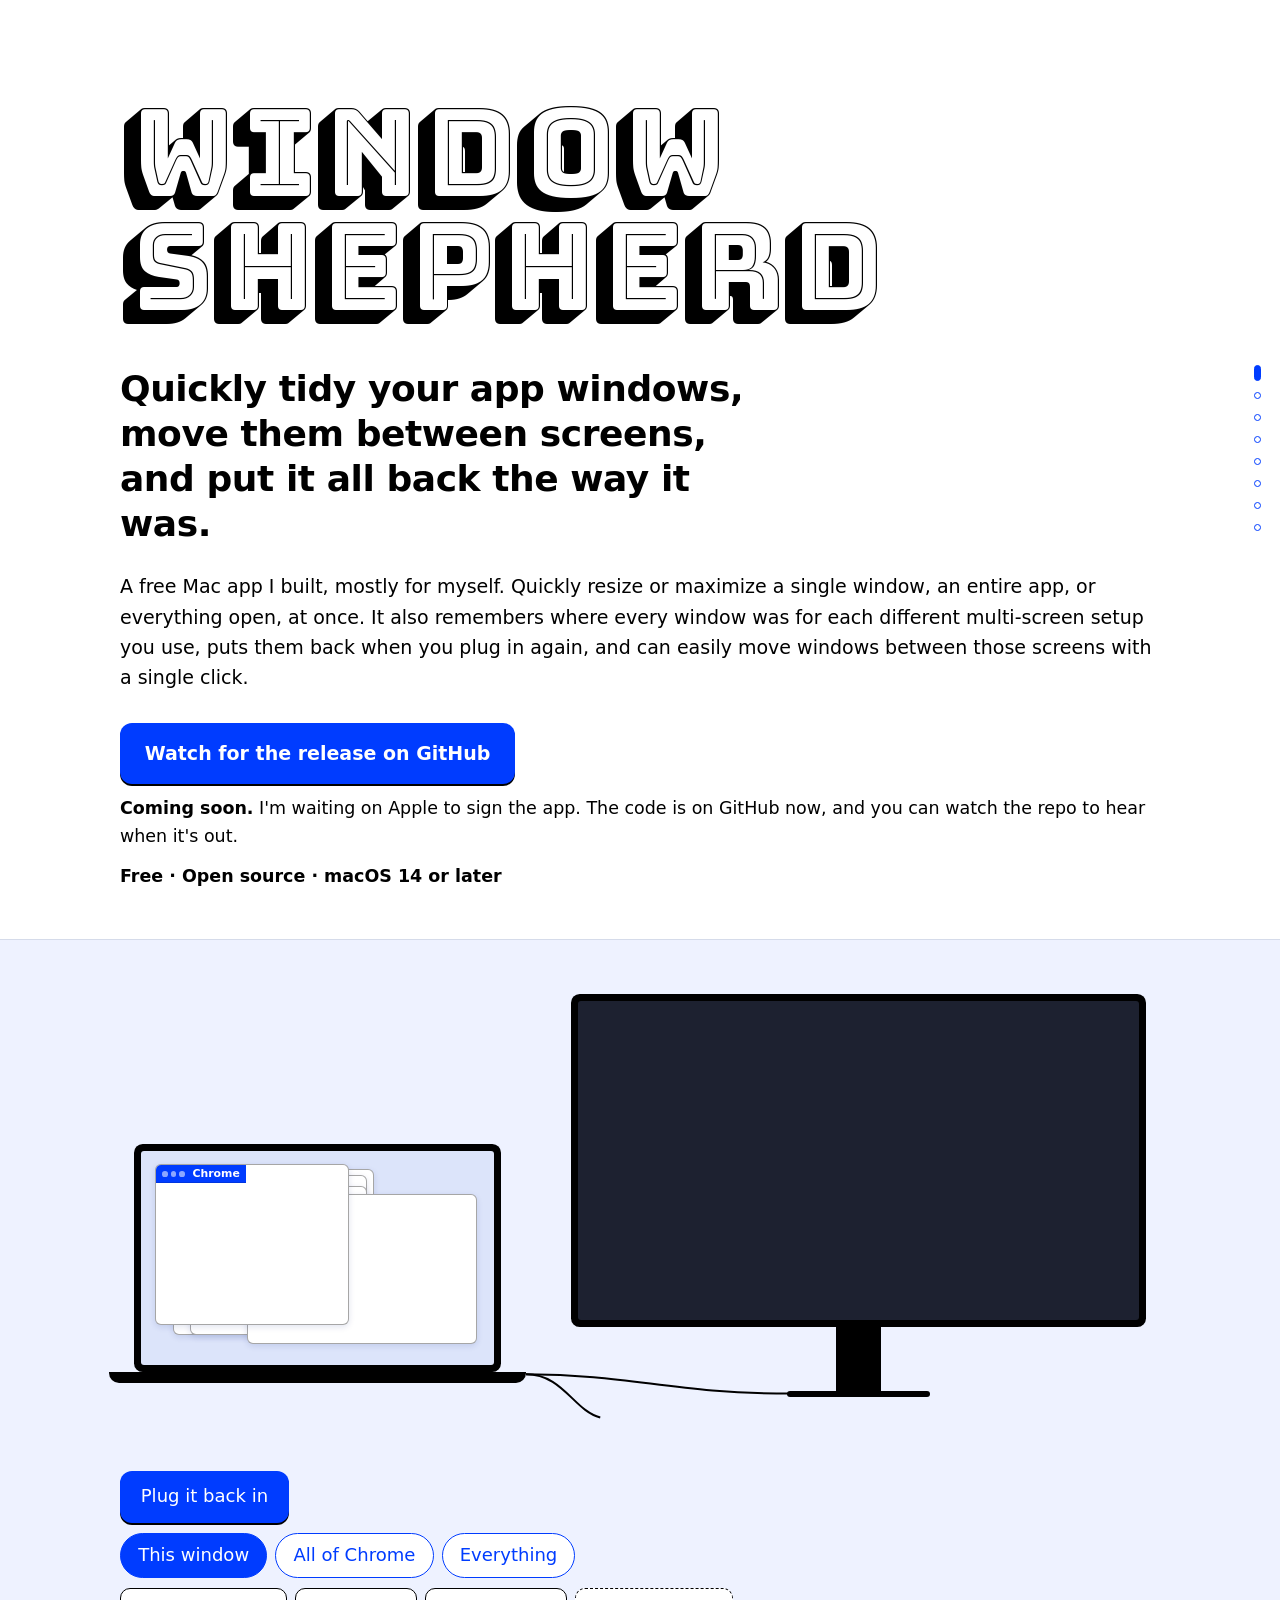
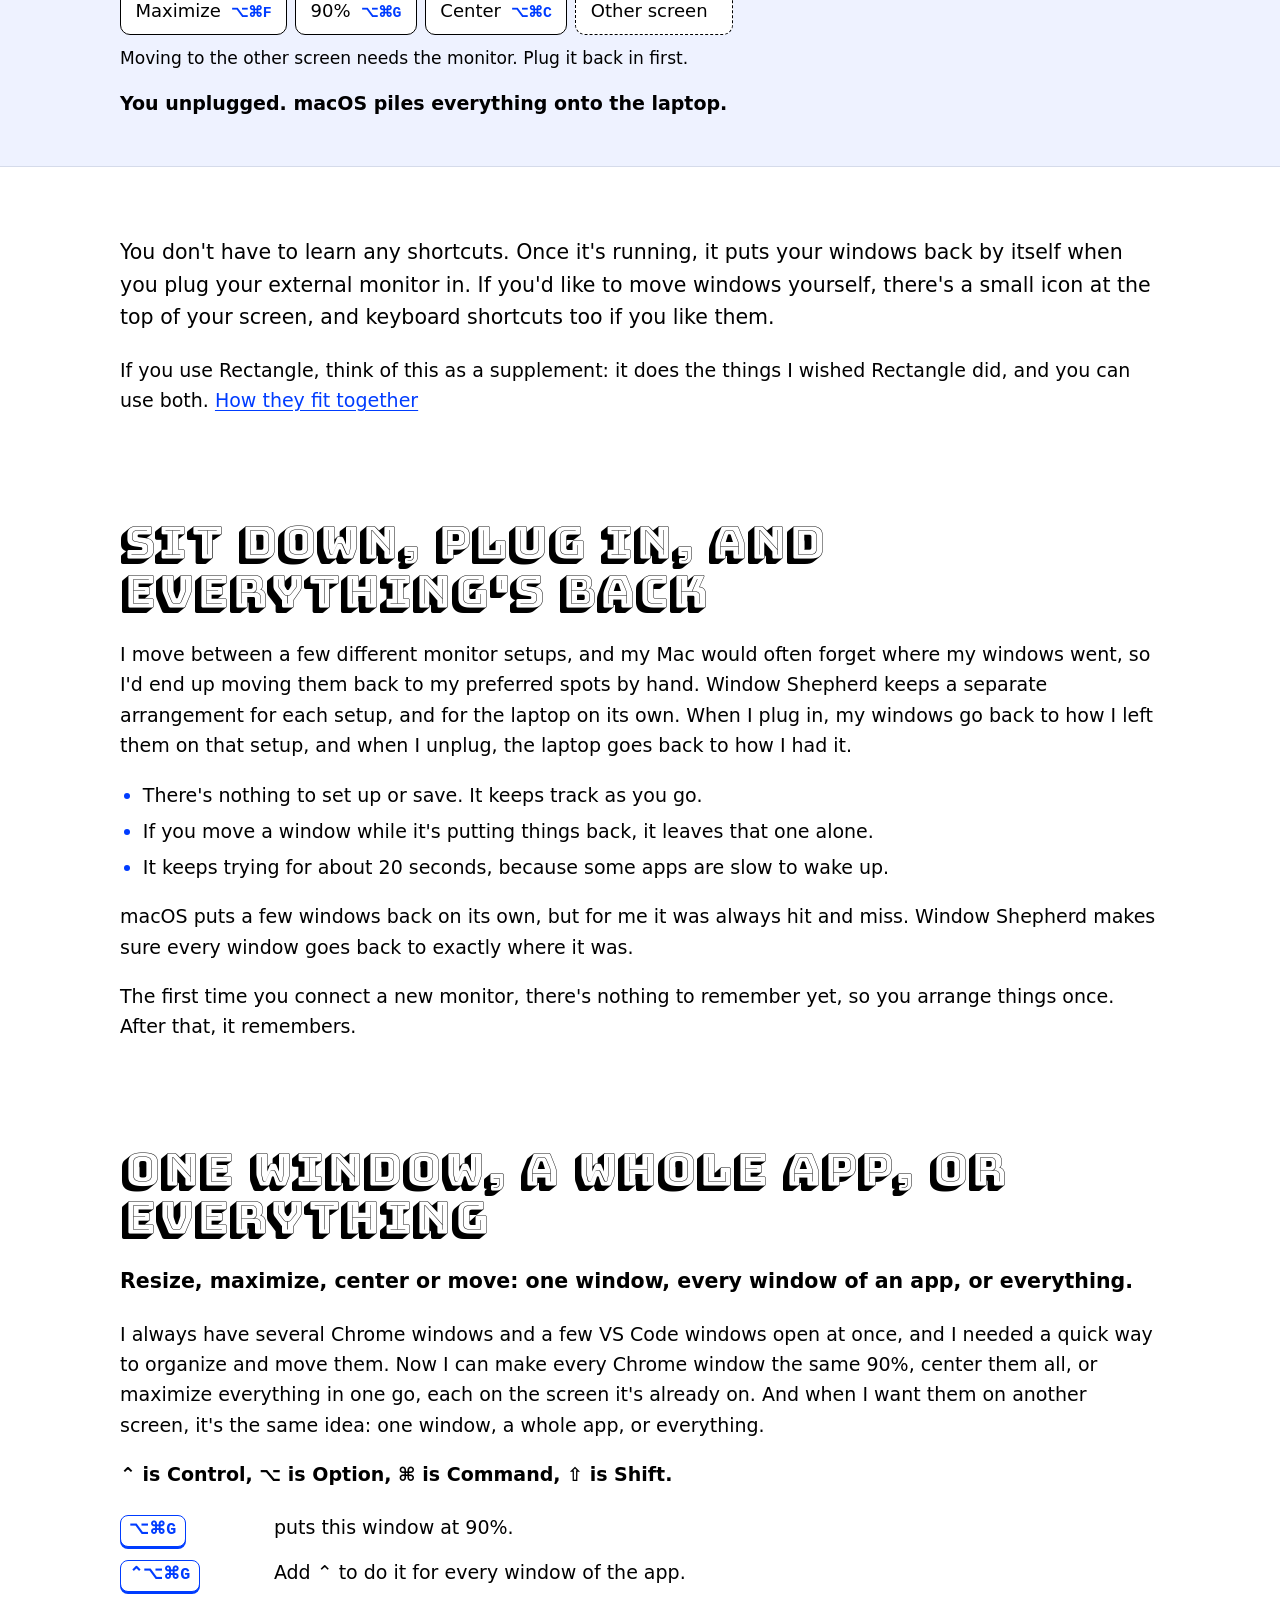
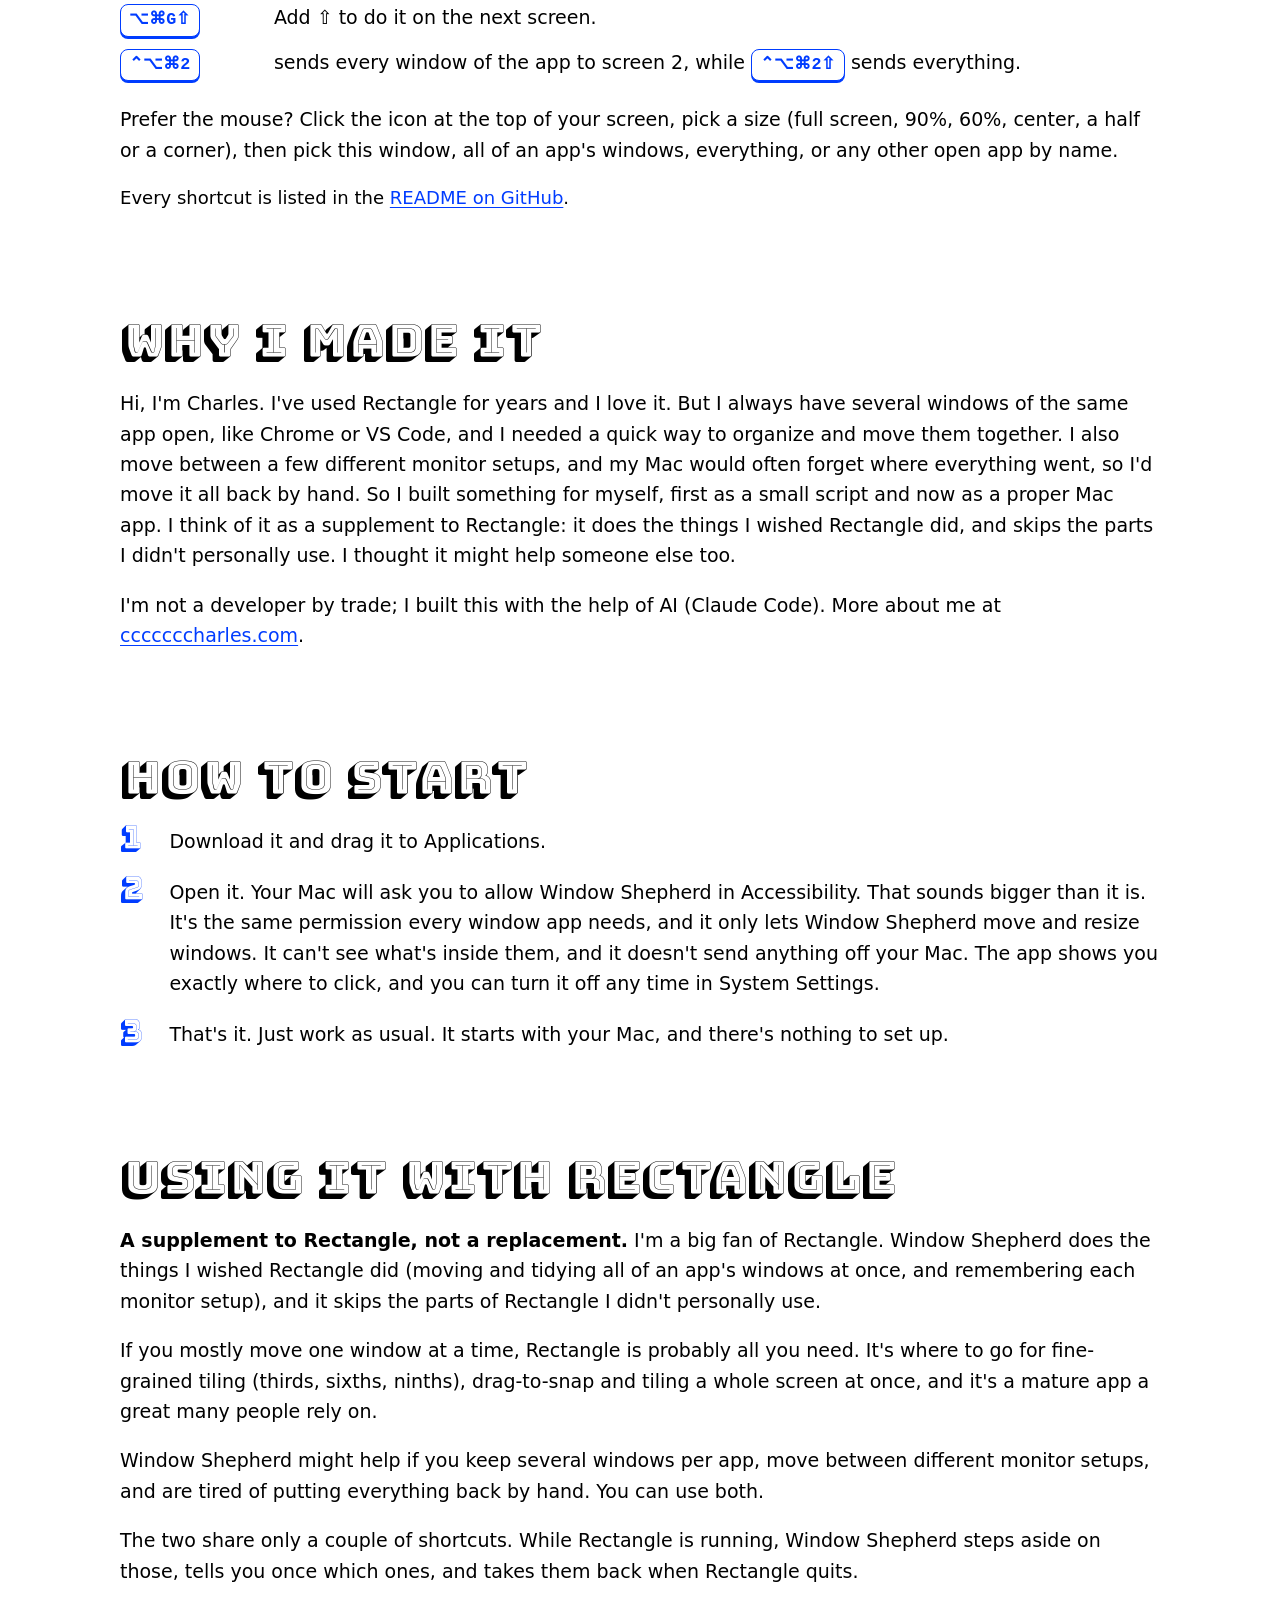
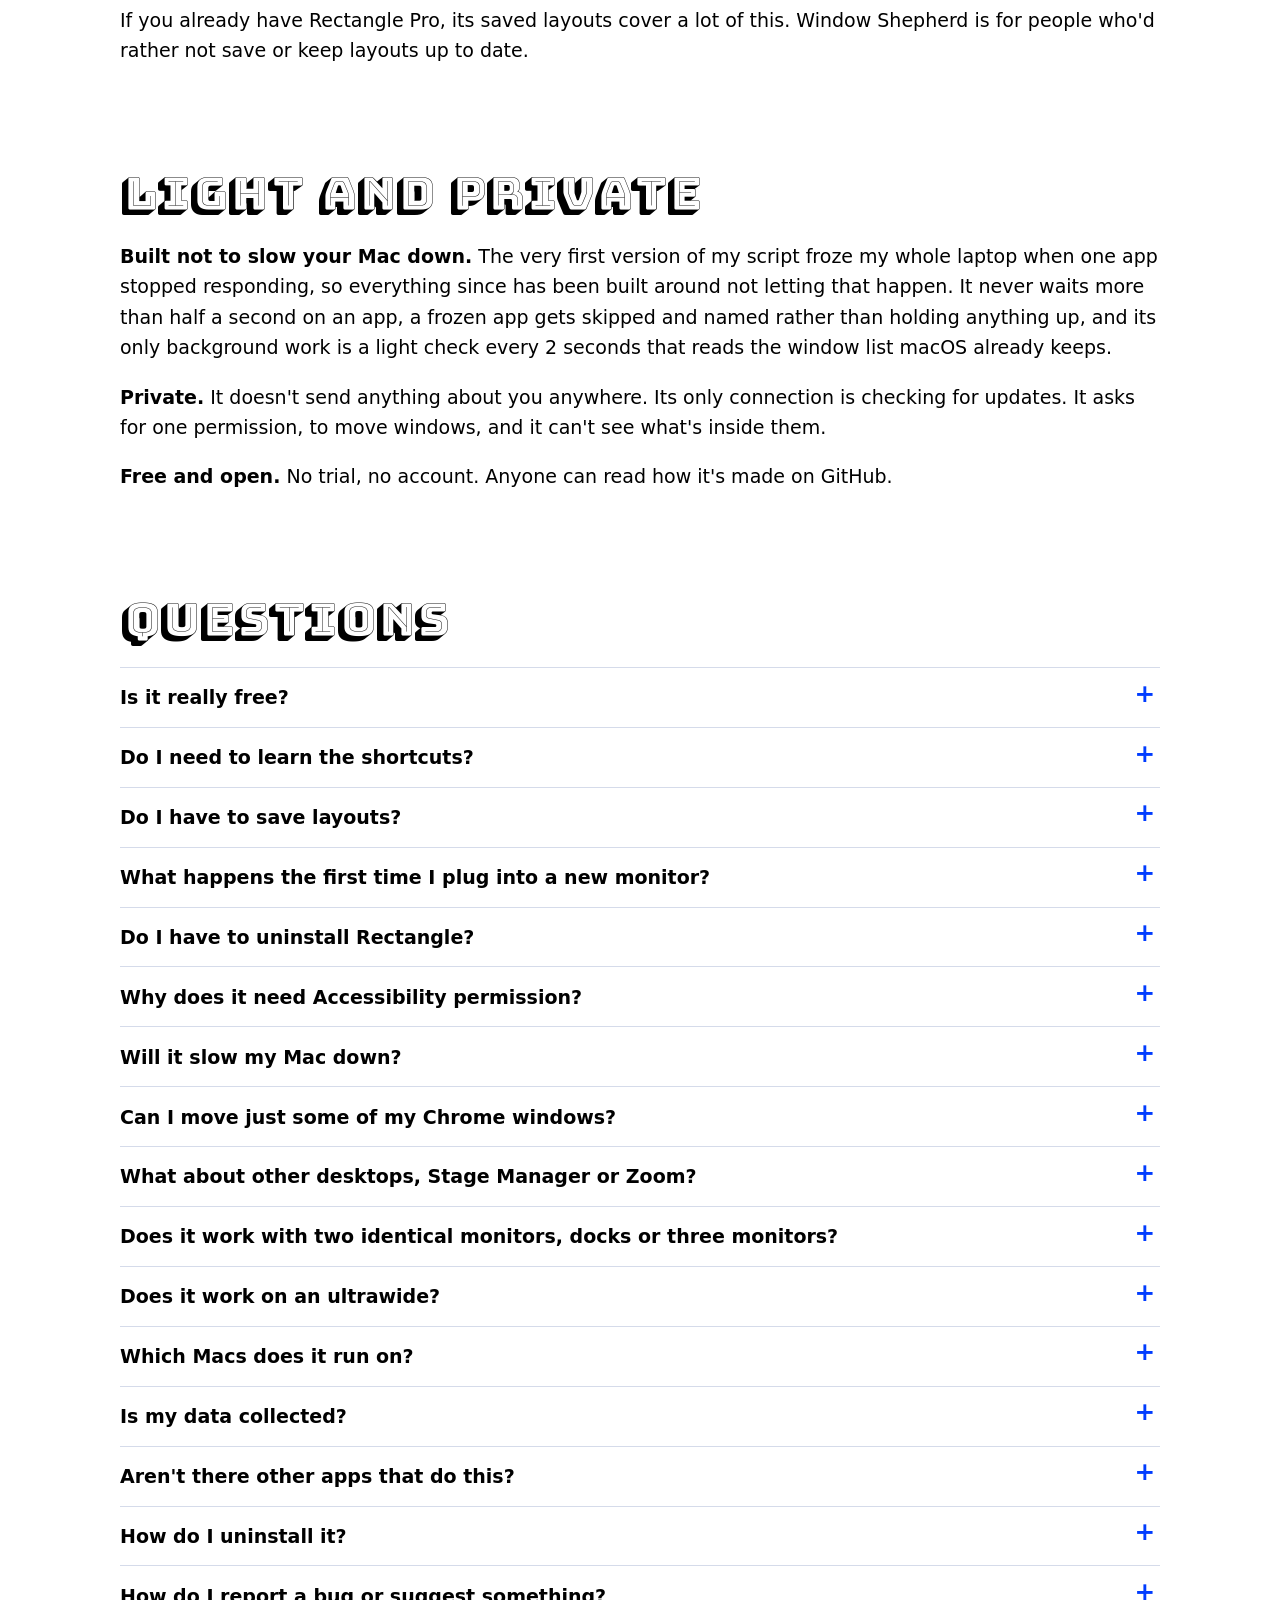
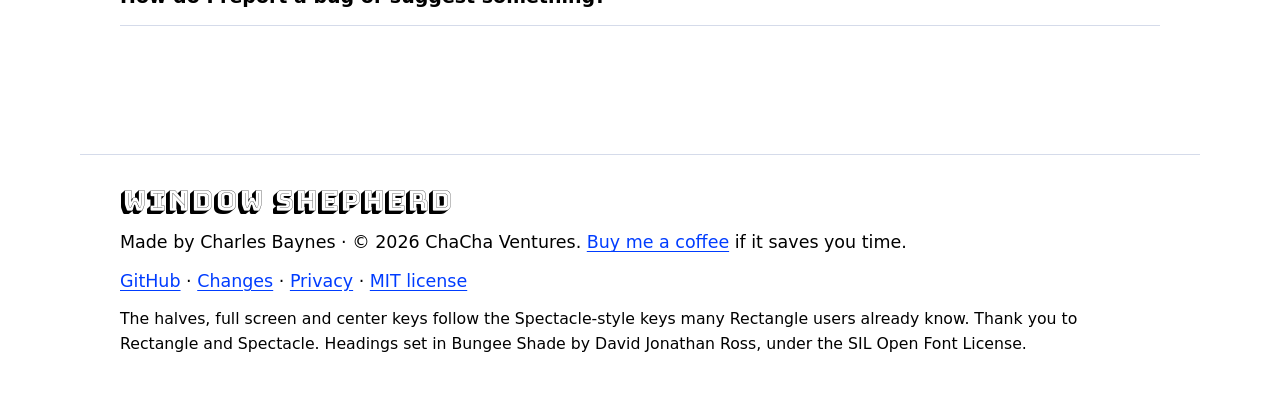
==== commit bb922ce7: "Website: tidy phone layout and add section dots (Charles) - The shortcut ladder keeps each key besid" ====
--- a/site/index.html
+++ b/site/index.html
@@ -23,6 +23,17 @@
 <link rel="stylesheet" href="styles.css">
 </head>
 <body>
+
+<nav class="dots" aria-label="Page sections">
+  <a href="#hero"><span class="label">Top</span></a>
+  <a href="#replug"><span class="label">Plug in</span></a>
+  <a href="#tidy"><span class="label">One window, a whole app, or everything</span></a>
+  <a href="#story"><span class="label">Why I made it</span></a>
+  <a href="#start"><span class="label">How to start</span></a>
+  <a href="#rectangle"><span class="label">Using it with Rectangle</span></a>
+  <a href="#trust"><span class="label">Light and private</span></a>
+  <a href="#faq"><span class="label">Questions</span></a>
+</nav>
 
 <header id="hero" class="hero">
   <h1 class="wordmark">Window Shepherd</h1>
@@ -134,5 +145,6 @@
 </footer>
 
 <script type="module" src="demo.js"></script>
+<script type="module" src="dots.js"></script>
 </body>
 </html>
--- a/site/styles.css
+++ b/site/styles.css
@@ -14,7 +14,7 @@
   --rule: #D5DBEA;
   --display: "Bungee Shade", "Arial Black", sans-serif;
   --text: -apple-system, BlinkMacSystemFont, "Segoe UI", system-ui, sans-serif;
-  --gutter: 16px;
+  --gutter: 20px;   /* room for the section dots on the right of a phone */
   --measure: 1040px;   /* the demo's width: text lines up with it (Charles, 2026-11-24) */
 }
 
@@ -136,8 +136,9 @@
   box-shadow: 0 2px 0 var(--blue);
 }
 .ladder li > kbd { justify-self: start; }
-@media (max-width: 420px) {
-  .ladder li { grid-template-columns: 1fr; gap: .2em; }
+@media (max-width: 600px) {
+  .ladder li { grid-template-columns: 4.4em 1fr; gap: .5em; }
+  .ladder li > kbd, .ladder span kbd { font-size: .8em; padding: .1em .4em; }
 }
 .more { font-size: .95em; }
 
@@ -312,3 +313,42 @@
 .action kbd { color: var(--blue); font-weight: 600; font-size: .82em; }
 .action:disabled { border-style: dashed; }   /* dashed, never grey: nothing the user reads is drawn faint */
 .needs-monitor { margin: 0; font-size: .9em; }
+
+/* phones: the demo's buttons in tidy rows (Charles, 2026-11-24) */
+@media (max-width: 600px) {
+  .plug { width: 100%; }
+  .row-scope { flex-wrap: nowrap; gap: 6px; }
+  .scope { flex: 1 1 auto; font-size: .8em !important; padding: .55em .4em; white-space: nowrap; border-radius: 10px; }
+  .row-actions { display: grid; grid-template-columns: 1fr 1fr; gap: 8px; }
+  .action { justify-content: space-between; font-size: .88em !important; white-space: nowrap; }
+}
+
+/* ---------- section dots: where you are on the page ---------- */
+
+.dots {
+  position: fixed; right: clamp(2px, 1.2vw, 20px); top: 50%; transform: translateY(-50%);
+  z-index: 20;
+  display: flex; flex-direction: column; align-items: center; gap: 2px;
+}
+.dots a {
+  display: grid; place-items: center;
+  width: 14px; height: 20px;
+  border-radius: 7px;
+}
+.dots a::before {
+  content: "";
+  width: 7px; height: 7px; border-radius: 4px;
+  border: 1.5px solid var(--blue);
+  background: var(--paper);
+  transition: height .2s ease-out, background .2s ease-out;
+}
+.dots a[aria-current="true"]::before { height: 16px; background: var(--blue); }
+.dots .label { position: absolute; width: 1px; height: 1px; overflow: hidden; clip: rect(0 0 0 0); white-space: nowrap; }
+@media (hover: hover) and (min-width: 900px) {
+  .dots a:hover .label, .dots a:focus-visible .label {
+    clip: auto; width: auto; height: auto; overflow: visible;
+    right: 22px; background: var(--ink); color: var(--paper);
+    font-size: 13px; font-weight: 600; padding: .2em .6em; border-radius: 6px;
+  }
+}
+@media (prefers-reduced-motion: reduce) { .dots a::before { transition: none; } }
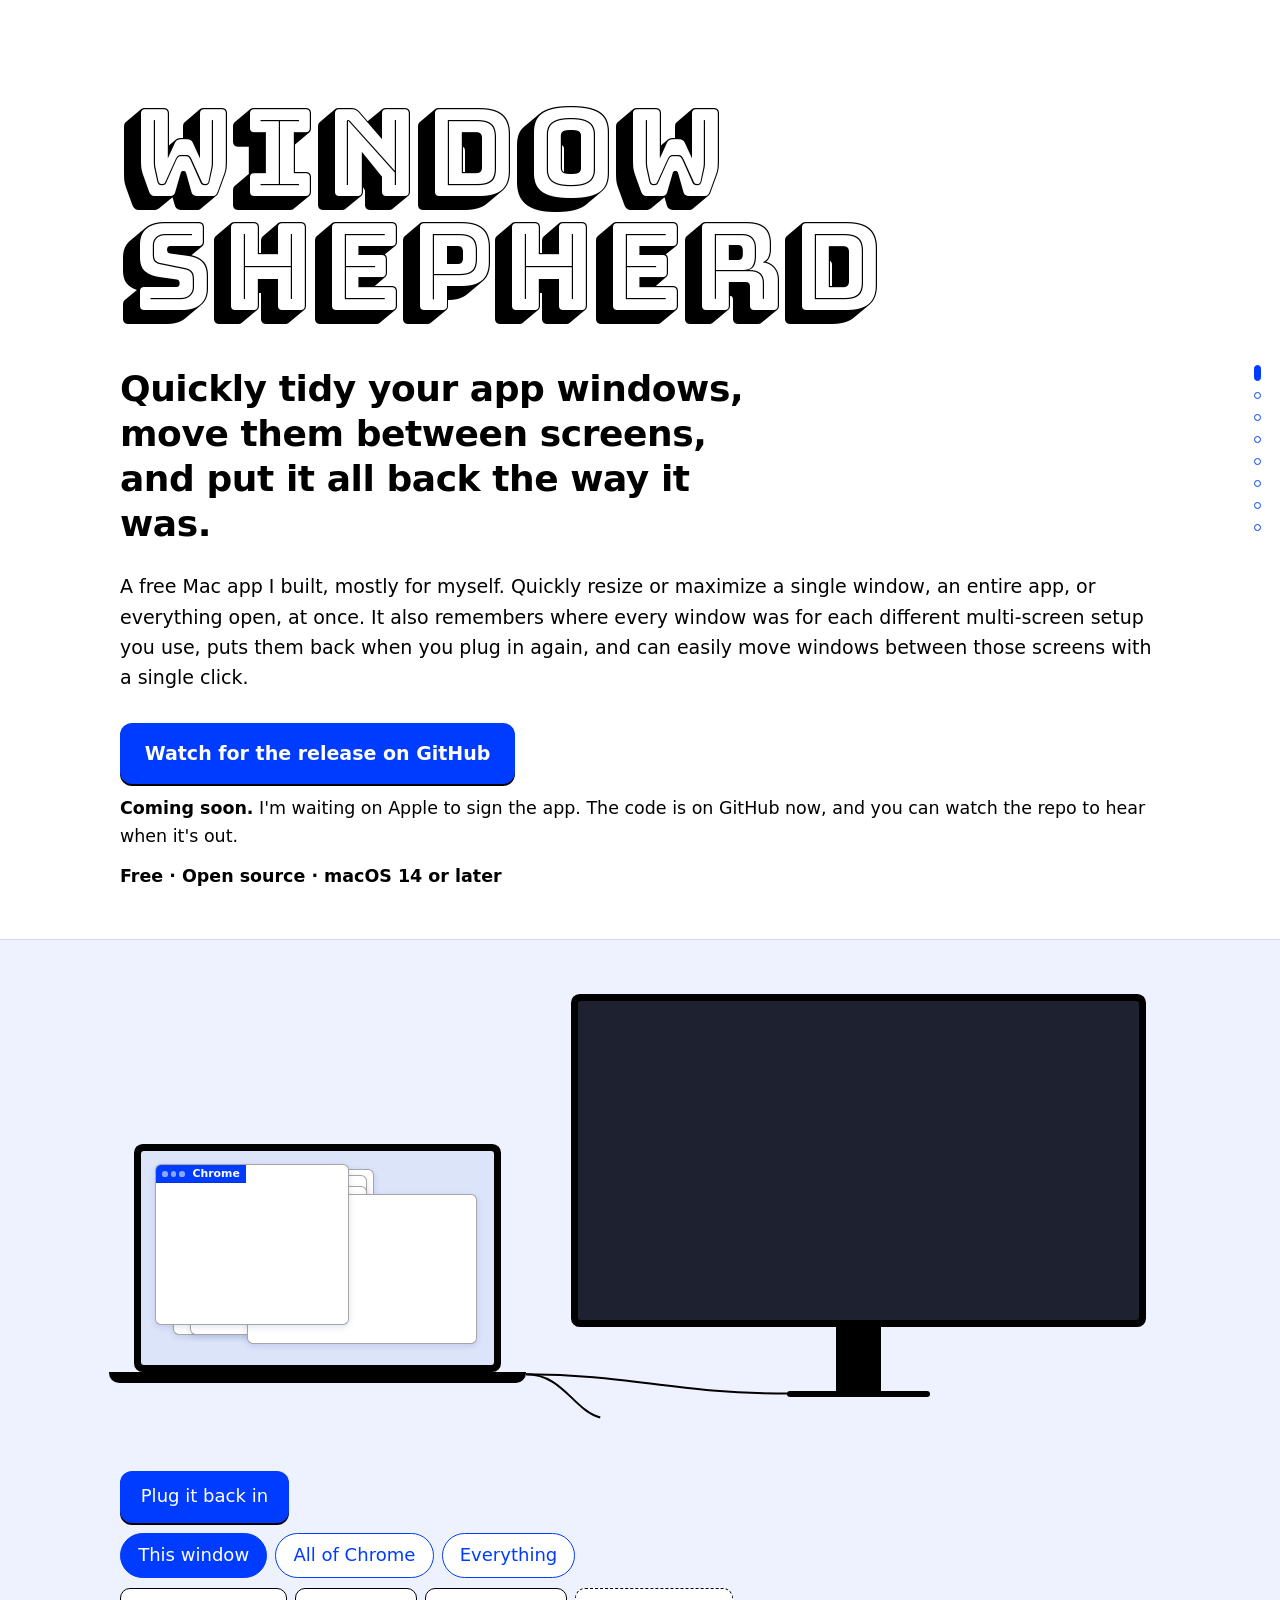
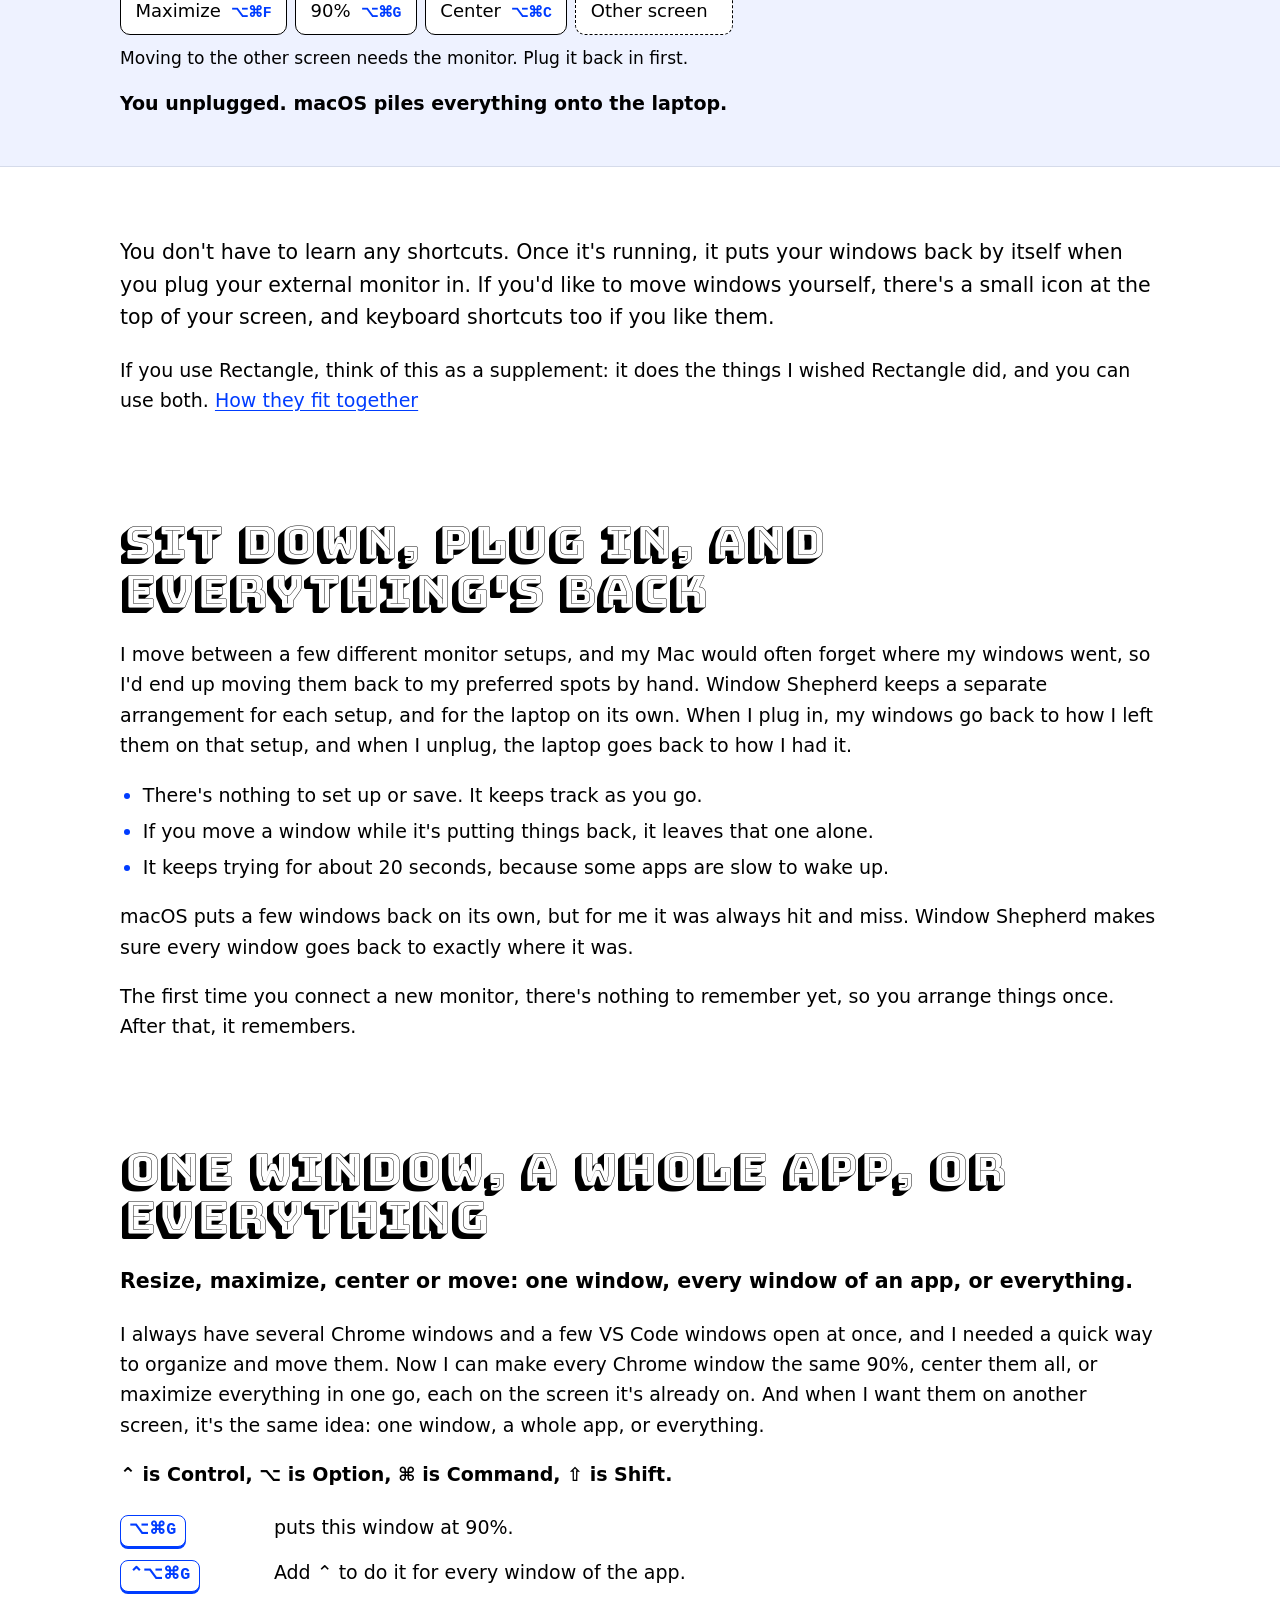
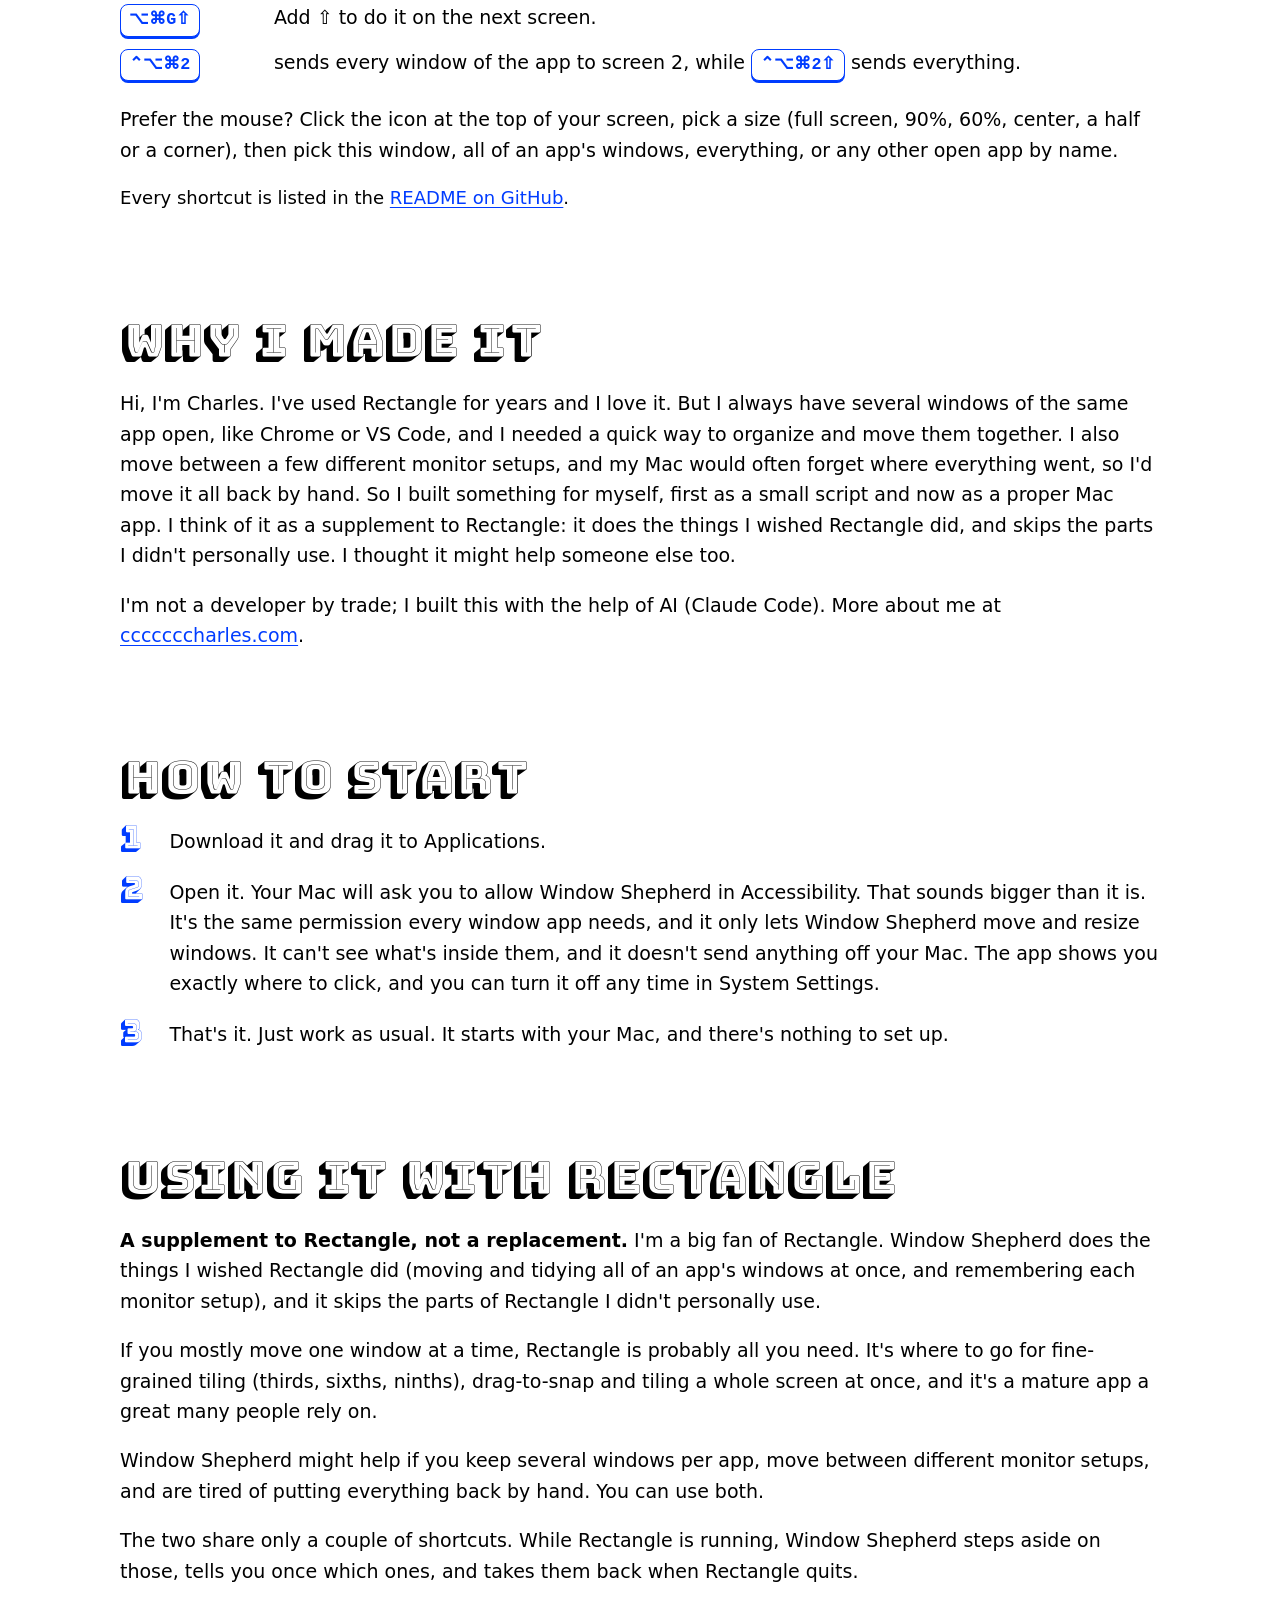
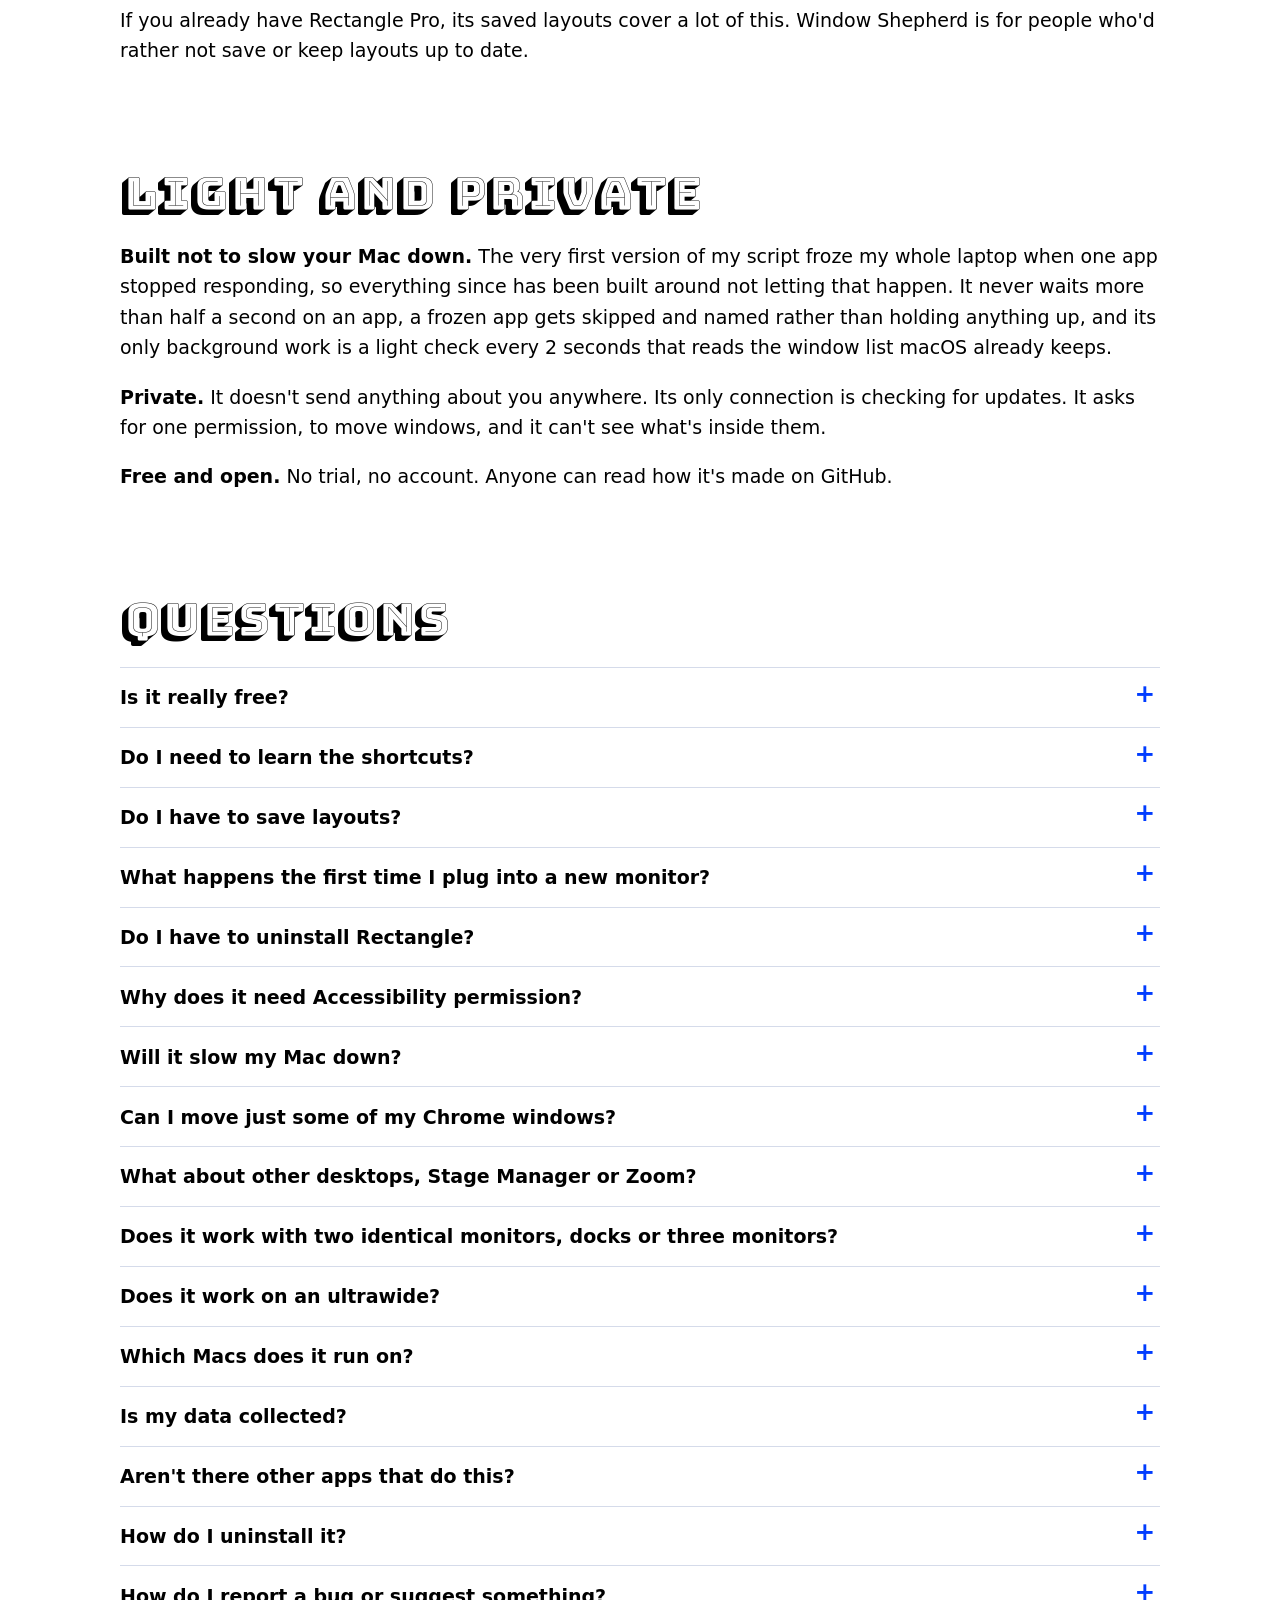
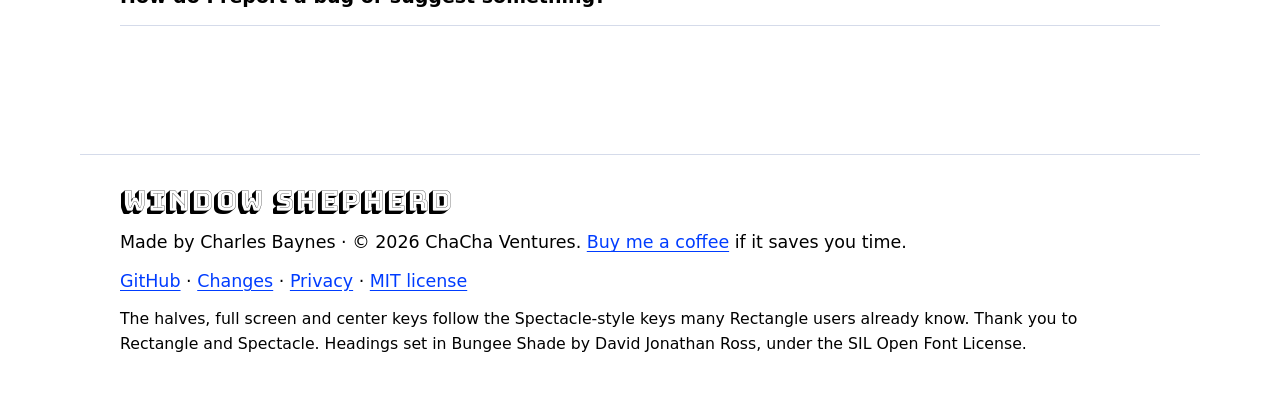
==== commit 6d4d1b56: "Website: stamp CSS/JS addresses with the commit at publish Pages caches files for 10 minutes, so Cha" ====
--- a/site/index.html
+++ b/site/index.html
@@ -20,7 +20,7 @@
 <meta property="og:image:alt" content="Window Shepherd: quickly tidy your app windows, move them between screens, and put it all back the way it was.">
 <meta name="twitter:card" content="summary_large_image">
 <link rel="preload" href="fonts/bungee-shade.woff2" as="font" type="font/woff2" crossorigin>
-<link rel="stylesheet" href="styles.css">
+<link rel="stylesheet" href="styles.css?v=dev">
 </head>
 <body>
 
@@ -144,7 +144,7 @@
   <p class="credits">The halves, full screen and center keys follow the Spectacle-style keys many Rectangle users already know. Thank you to Rectangle and Spectacle. Headings set in Bungee Shade by David Jonathan Ross, under the SIL Open Font License.</p>
 </footer>
 
-<script type="module" src="demo.js"></script>
-<script type="module" src="dots.js"></script>
+<script type="module" src="demo.js?v=dev"></script>
+<script type="module" src="dots.js?v=dev"></script>
 </body>
 </html>
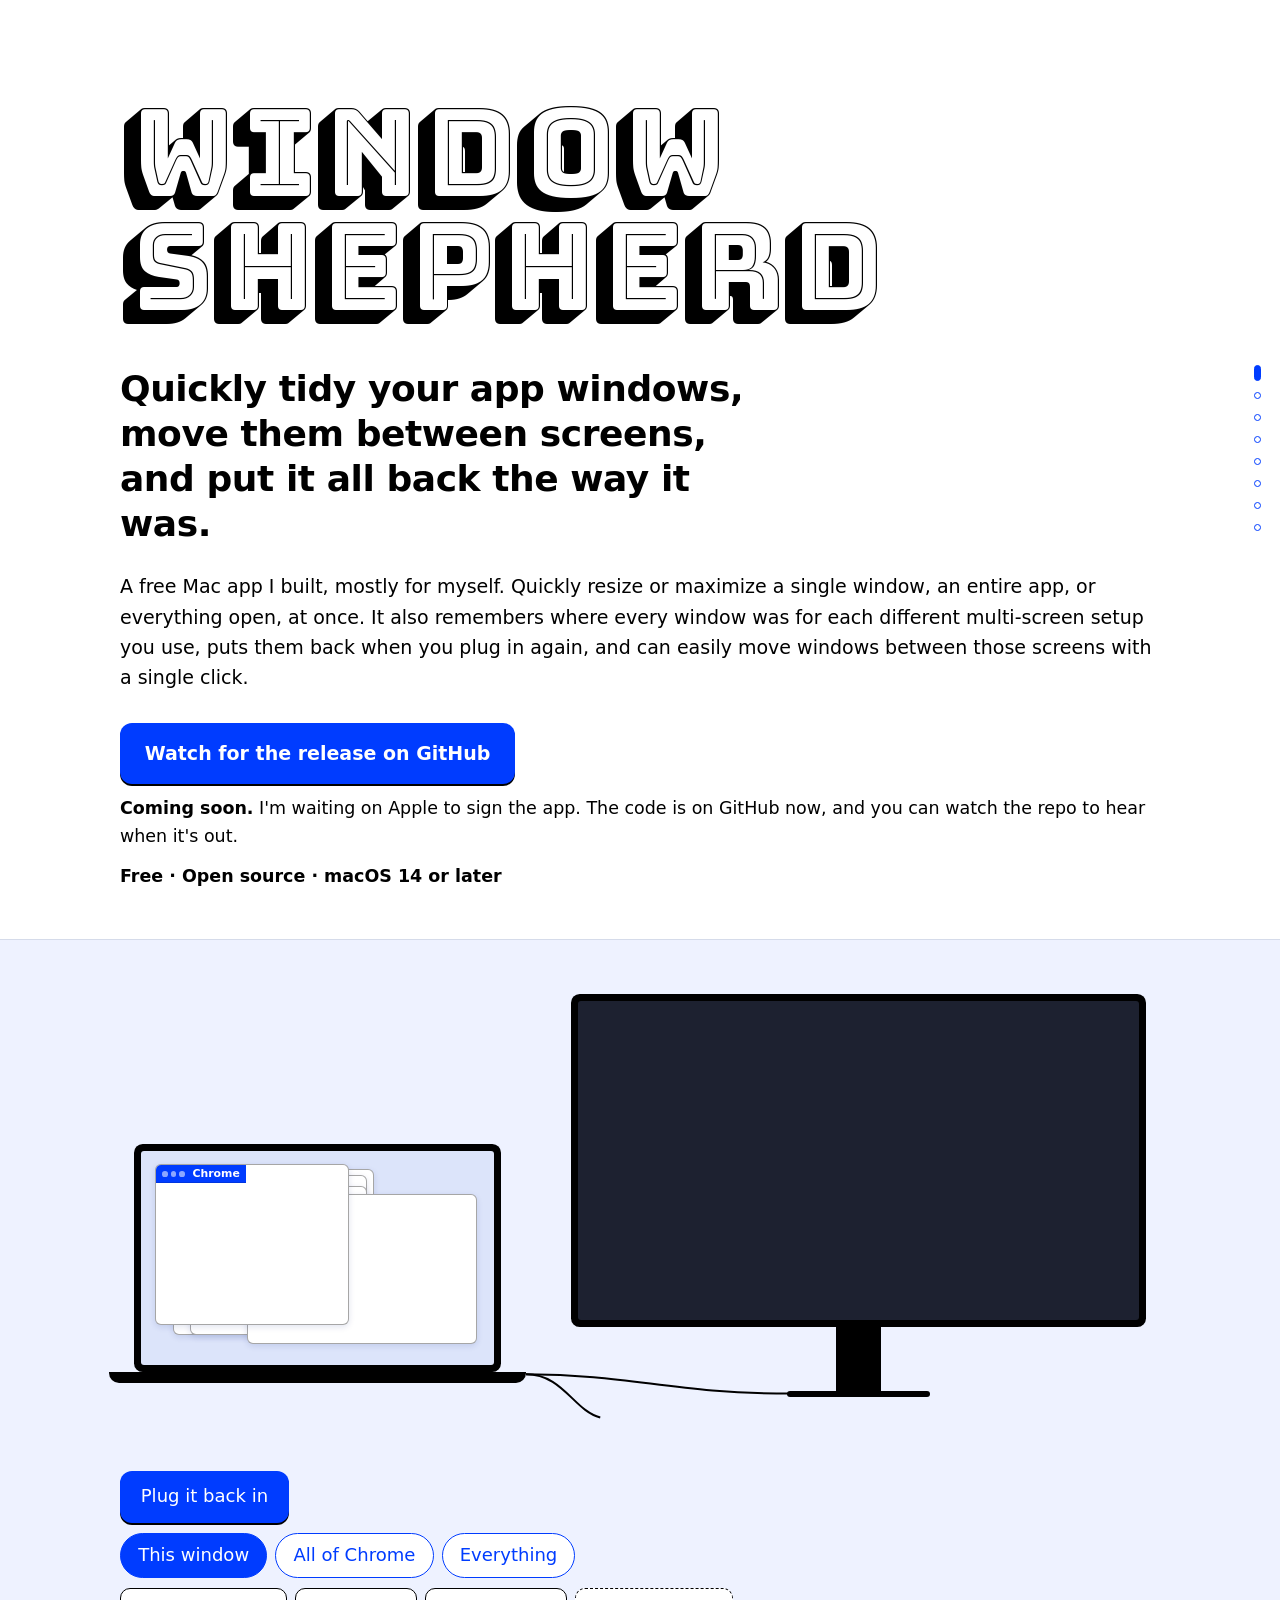
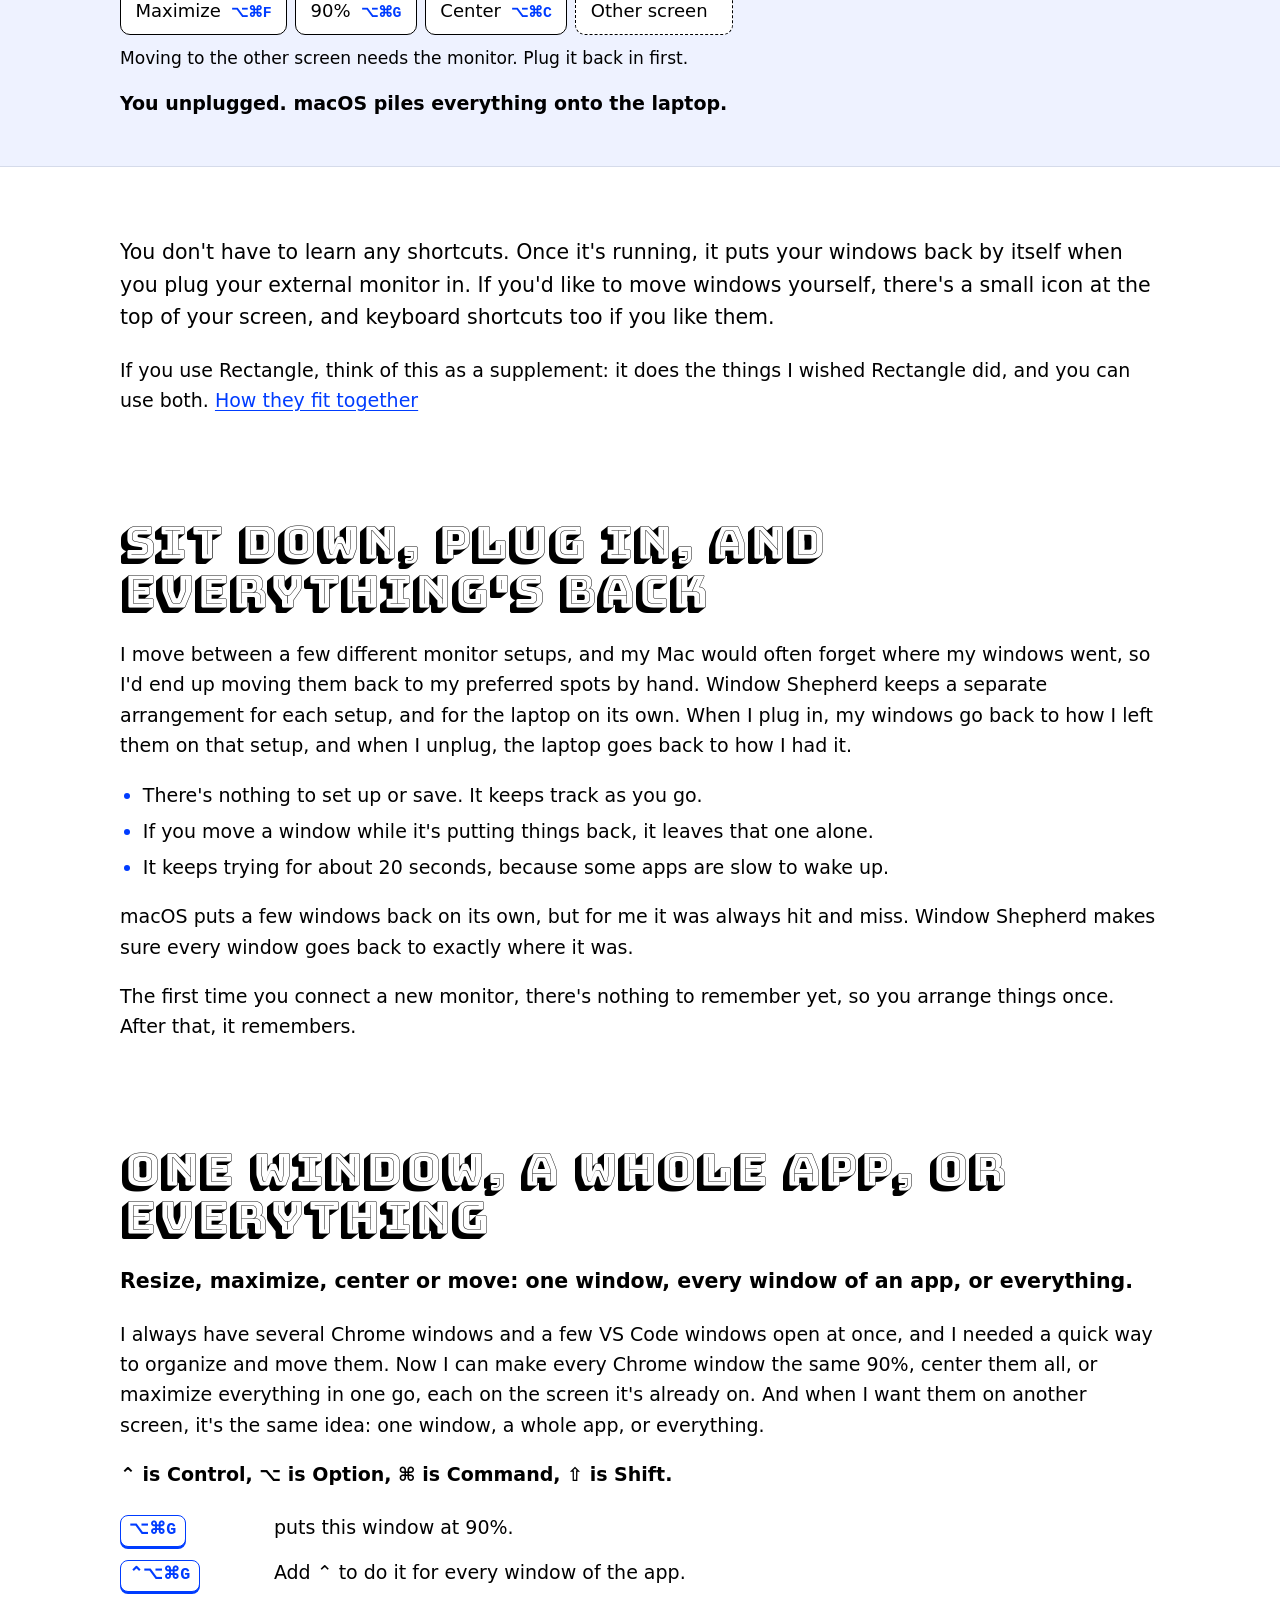
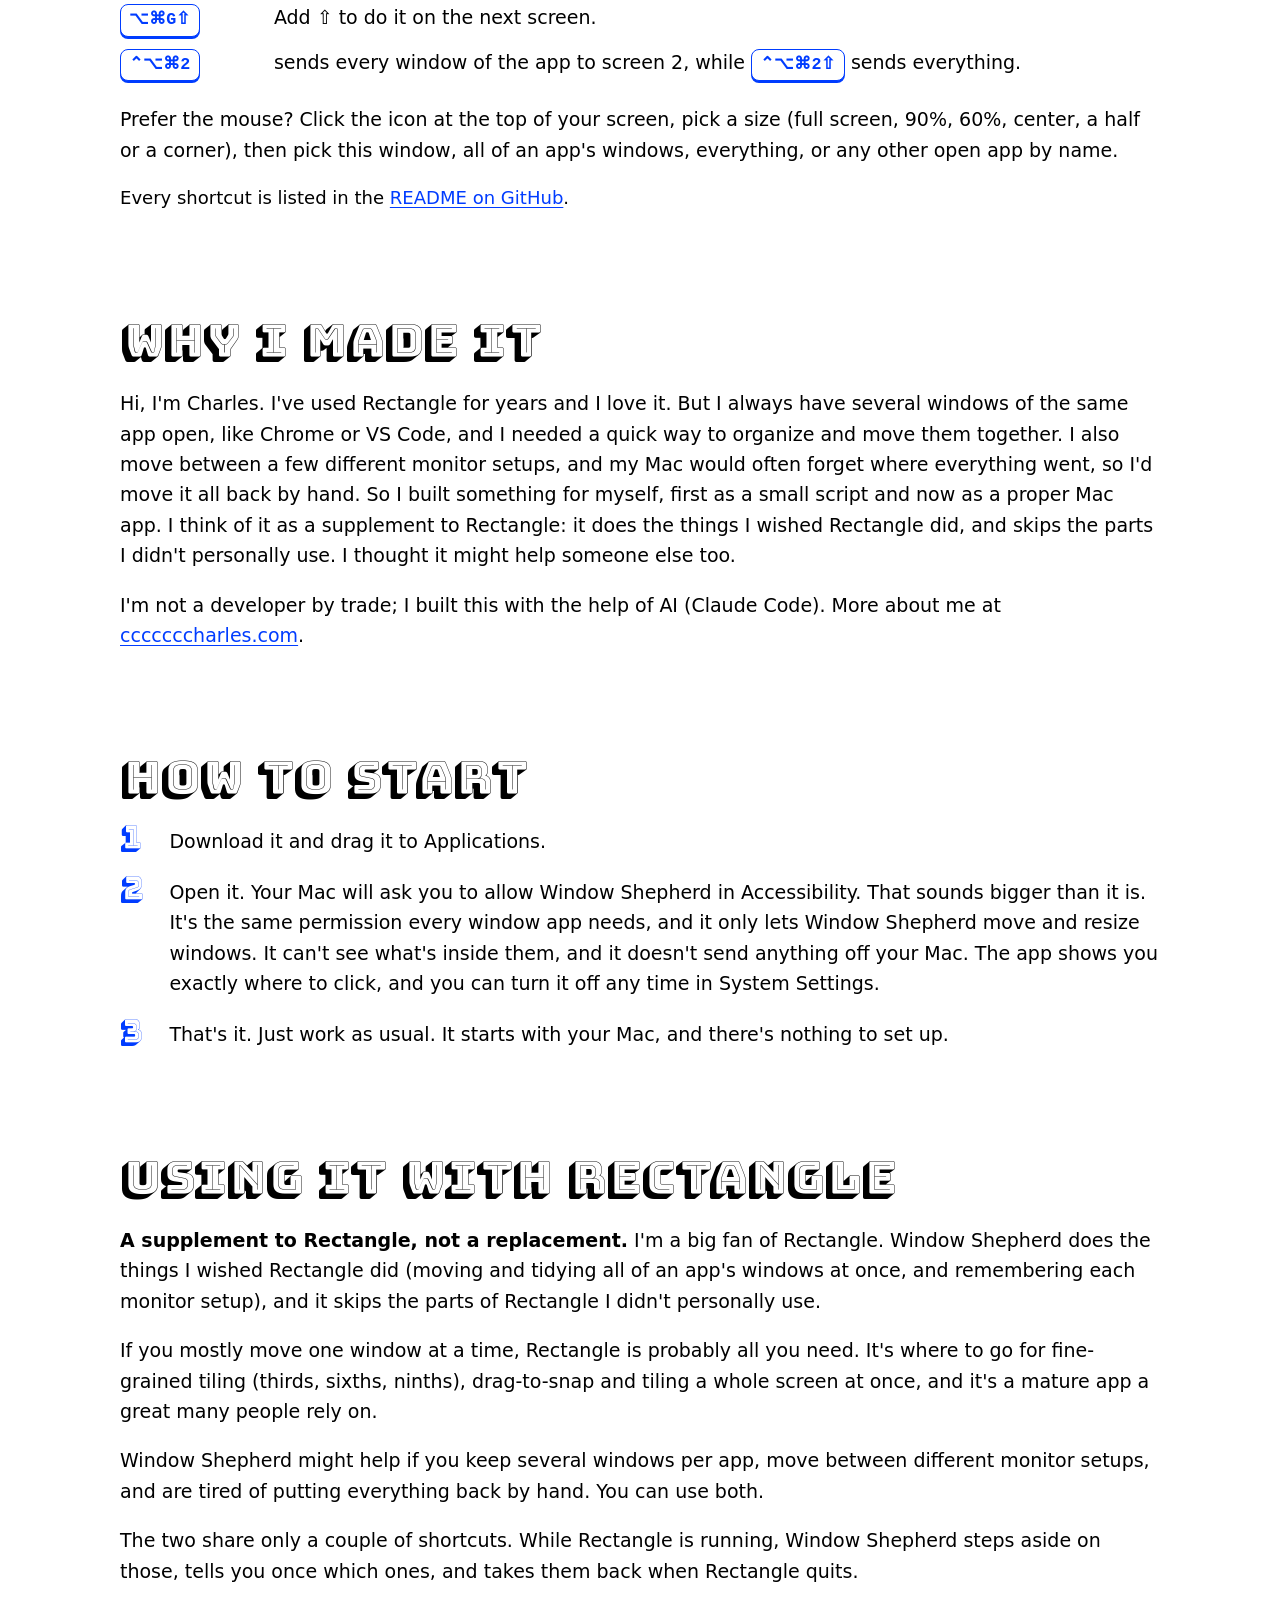
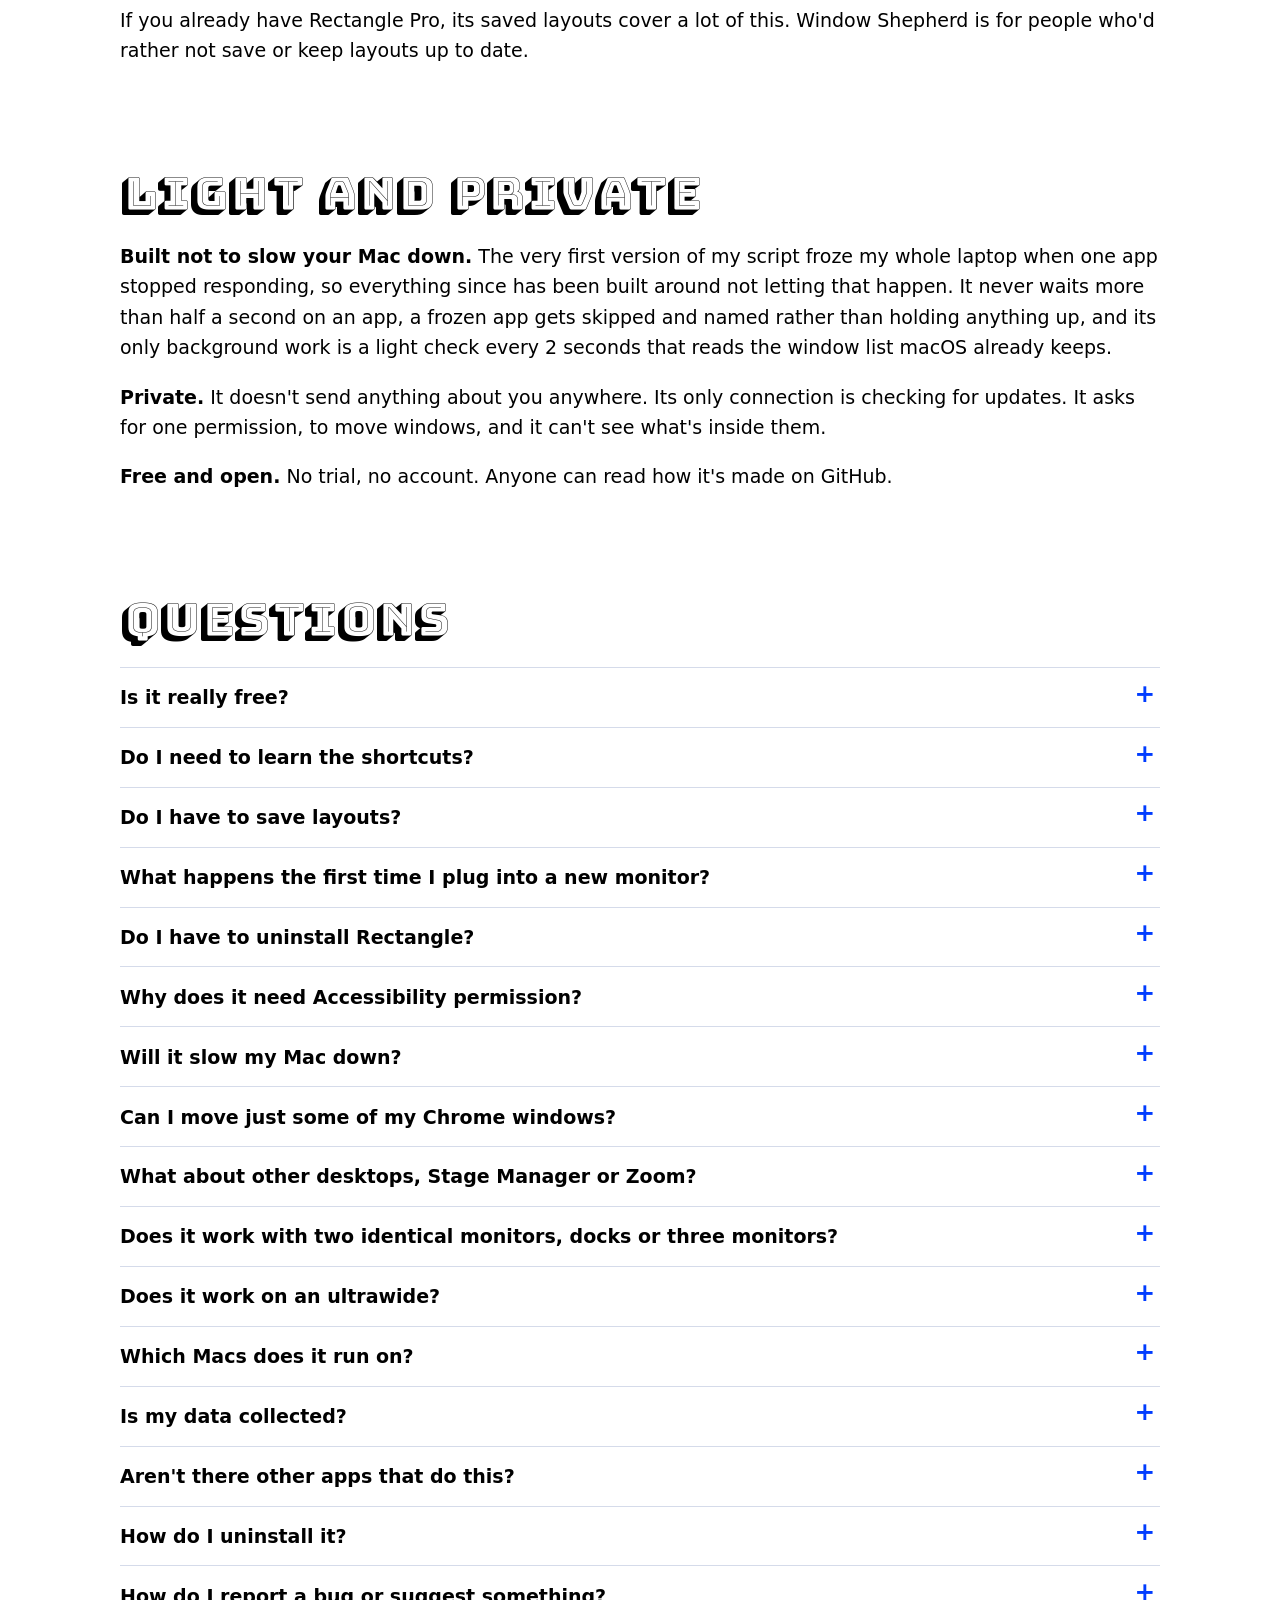
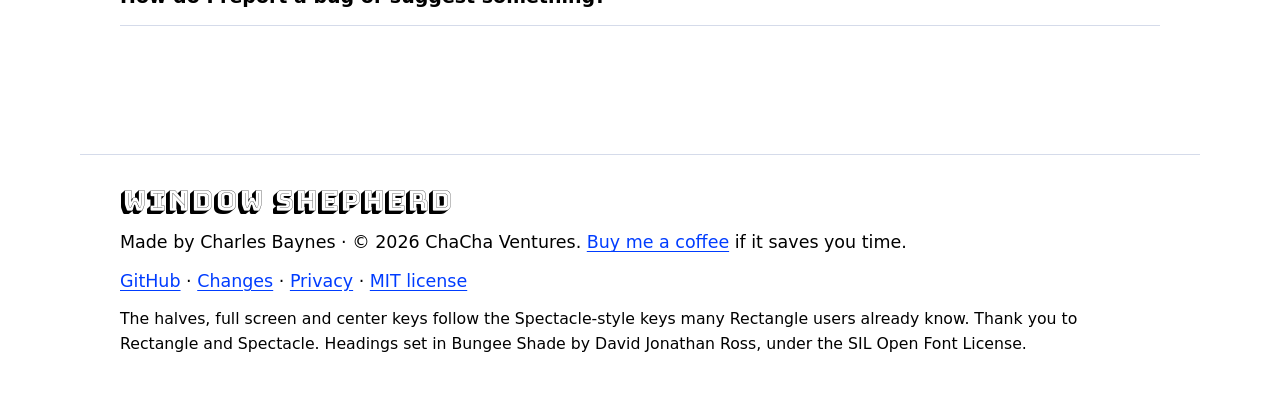
==== commit 72293044: "Website: robots.txt, sitemap and structured data for search engines The page check now requires robo" ====
--- a/site/index.html
+++ b/site/index.html
@@ -19,6 +19,35 @@
 <meta property="og:image:height" content="630">
 <meta property="og:image:alt" content="Window Shepherd: quickly tidy your app windows, move them between screens, and put it all back the way it was.">
 <meta name="twitter:card" content="summary_large_image">
+<script type="application/ld+json">
+{
+  "@context": "https://schema.org",
+  "@graph": [
+    {
+      "@type": "WebSite",
+      "@id": "https://windowshepherd.com/#website",
+      "url": "https://windowshepherd.com/",
+      "name": "Window Shepherd"
+    },
+    {
+      "@type": "SoftwareApplication",
+      "@id": "https://windowshepherd.com/#app",
+      "name": "Window Shepherd",
+      "url": "https://windowshepherd.com/",
+      "description": "A free Mac app. Quickly resize or maximize a single window, an entire app, or everything open, at once. It remembers where every window was for each multi-screen setup you use and puts them back when you plug in again.",
+      "image": "https://windowshepherd.com/og.png",
+      "applicationCategory": "UtilitiesApplication",
+      "operatingSystem": "macOS 14 or later",
+      "isAccessibleForFree": true,
+      "offers": { "@type": "Offer", "price": "0", "priceCurrency": "USD" },
+      "license": "https://github.com/cabaynes/window-shepherd/blob/main/LICENSE",
+      "sameAs": ["https://github.com/cabaynes/window-shepherd"],
+      "author": { "@type": "Person", "name": "Charles Baynes" },
+      "publisher": { "@type": "Organization", "name": "ChaCha Ventures" }
+    }
+  ]
+}
+</script>
 <link rel="preload" href="fonts/bungee-shade.woff2" as="font" type="font/woff2" crossorigin>
 <link rel="stylesheet" href="styles.css?v=dev">
 </head>
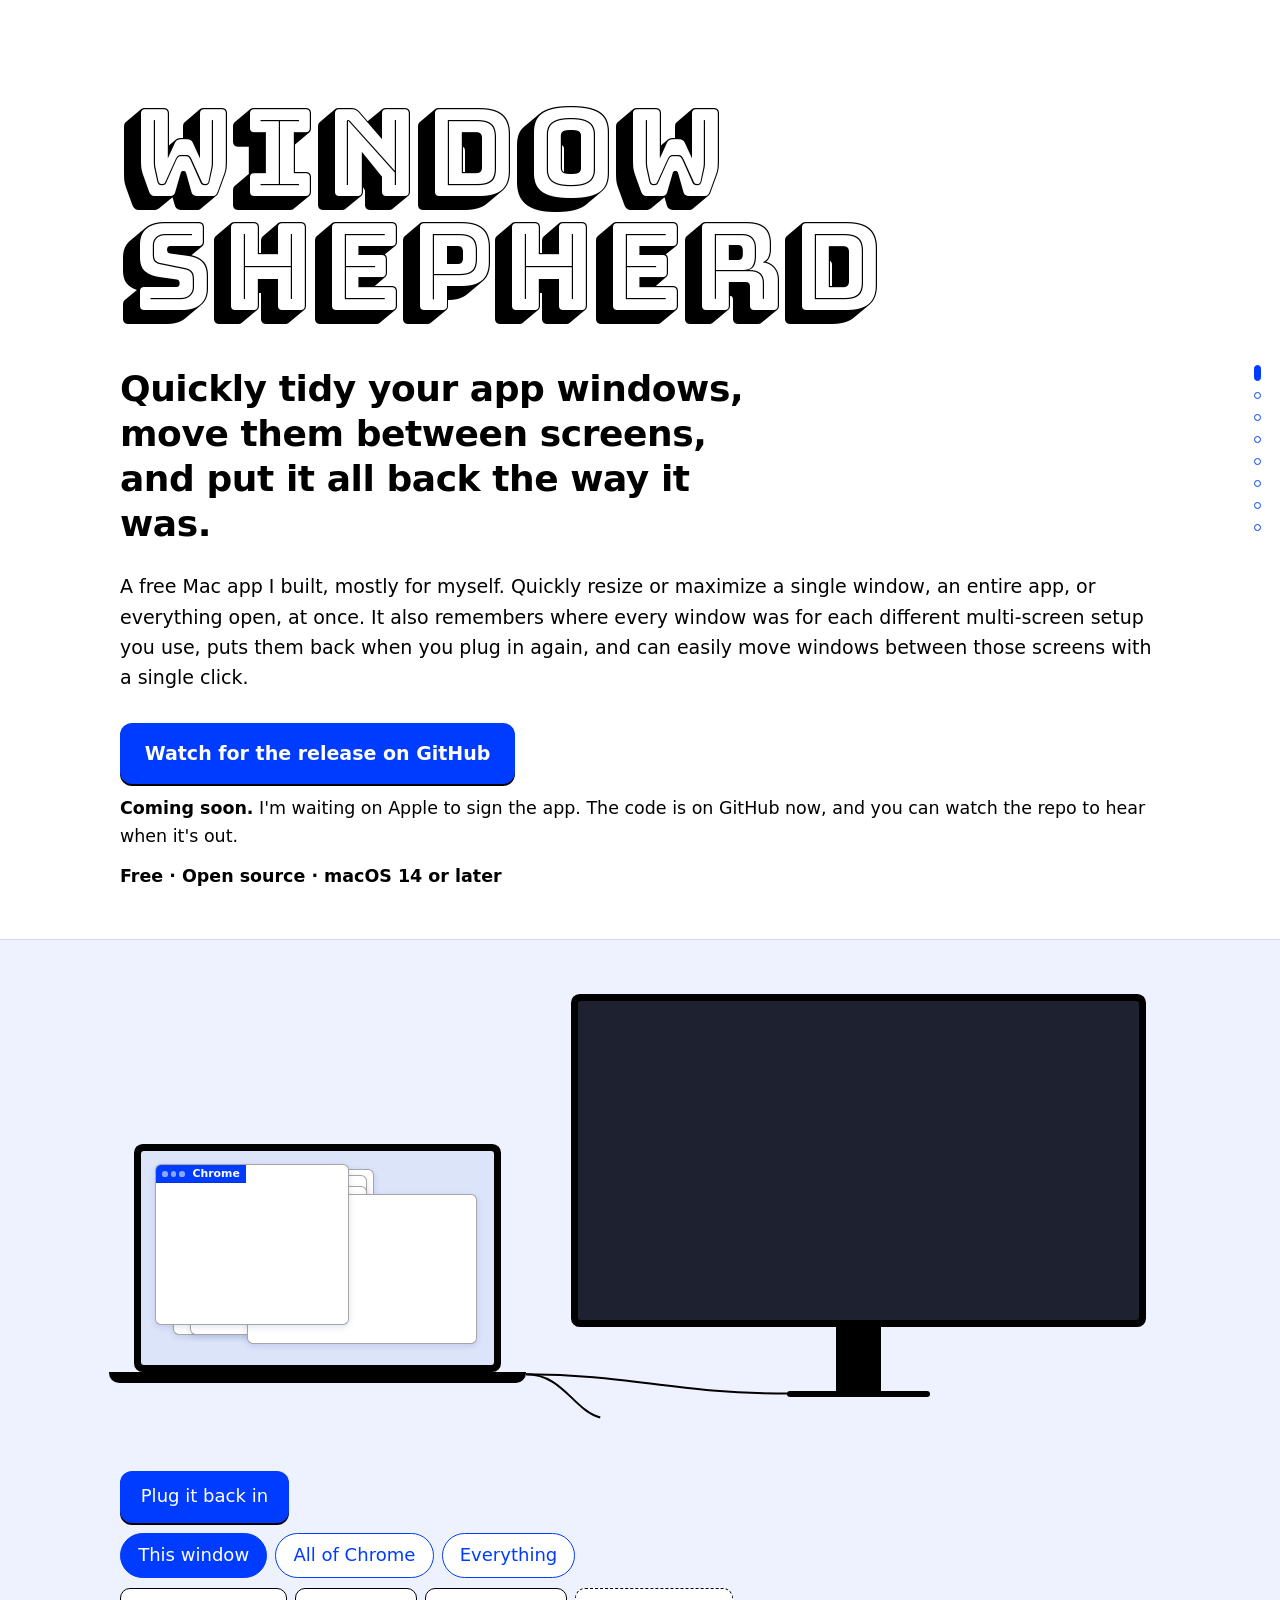
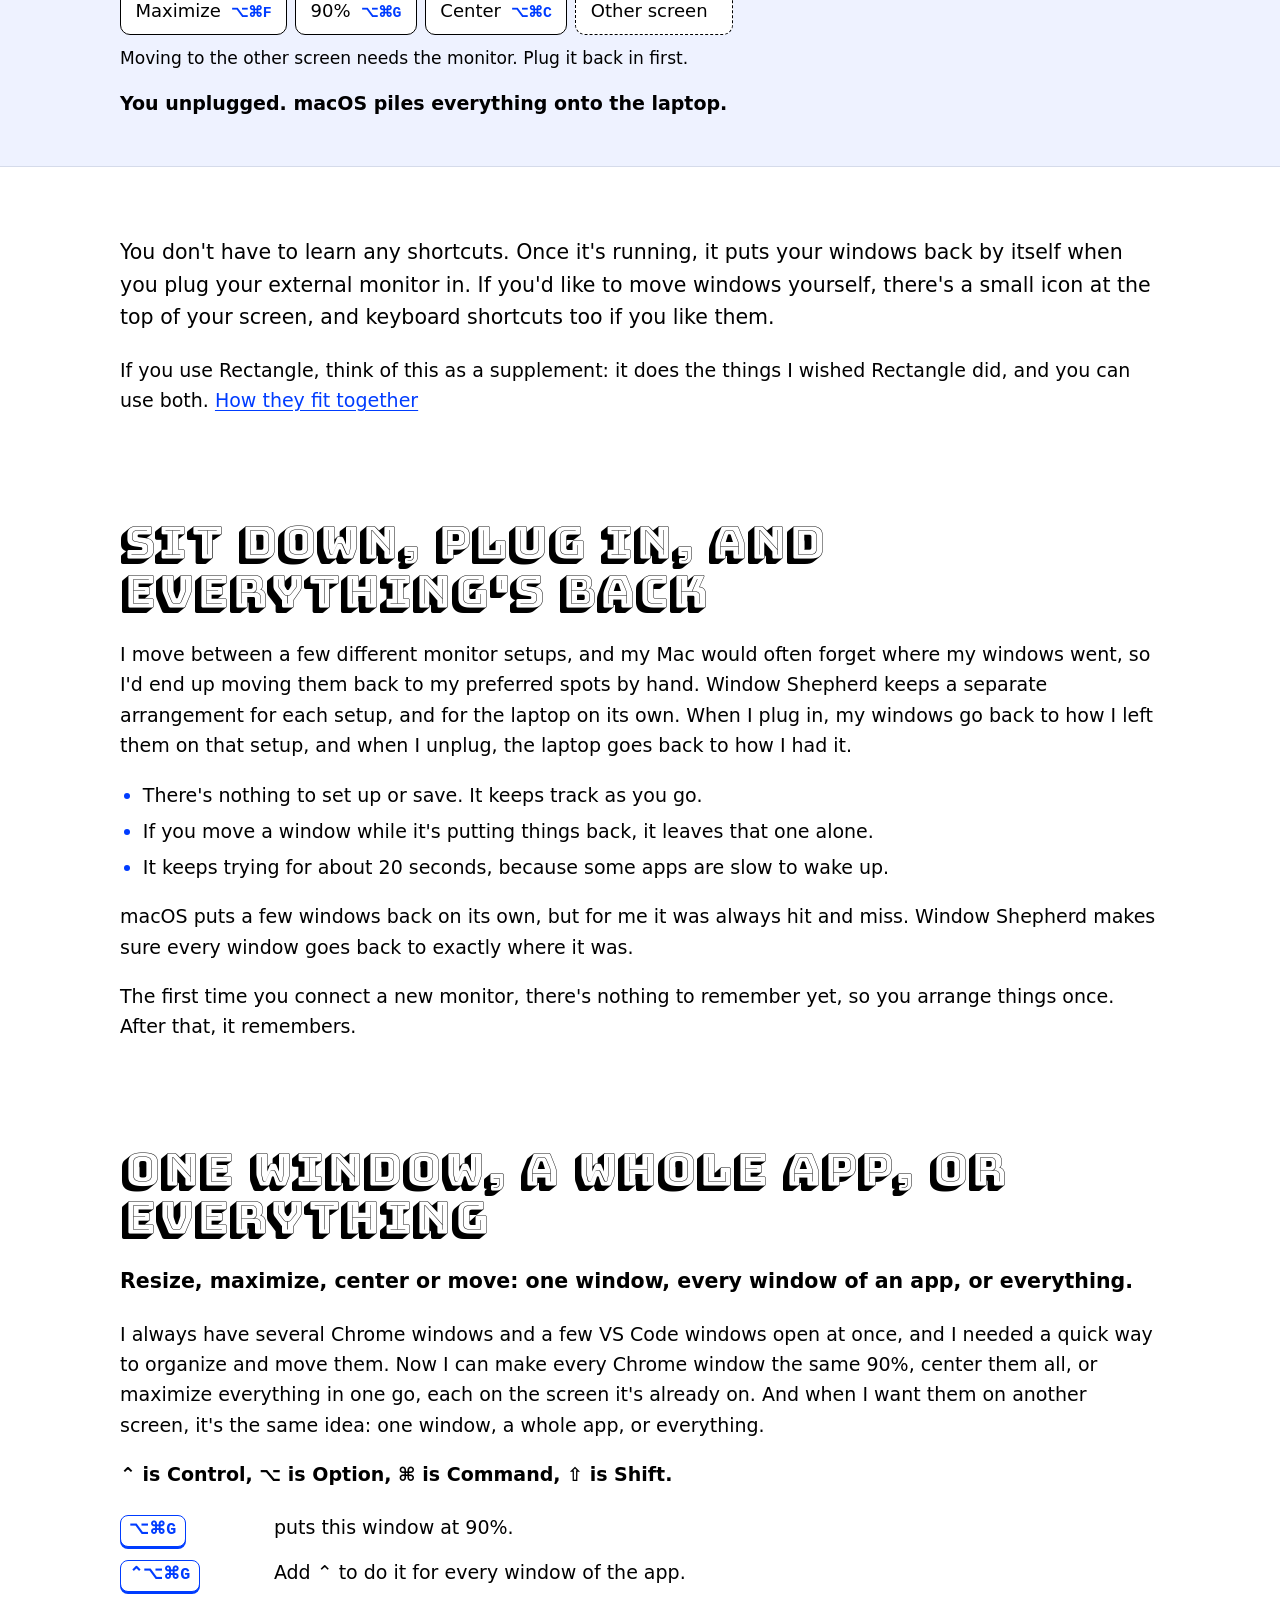
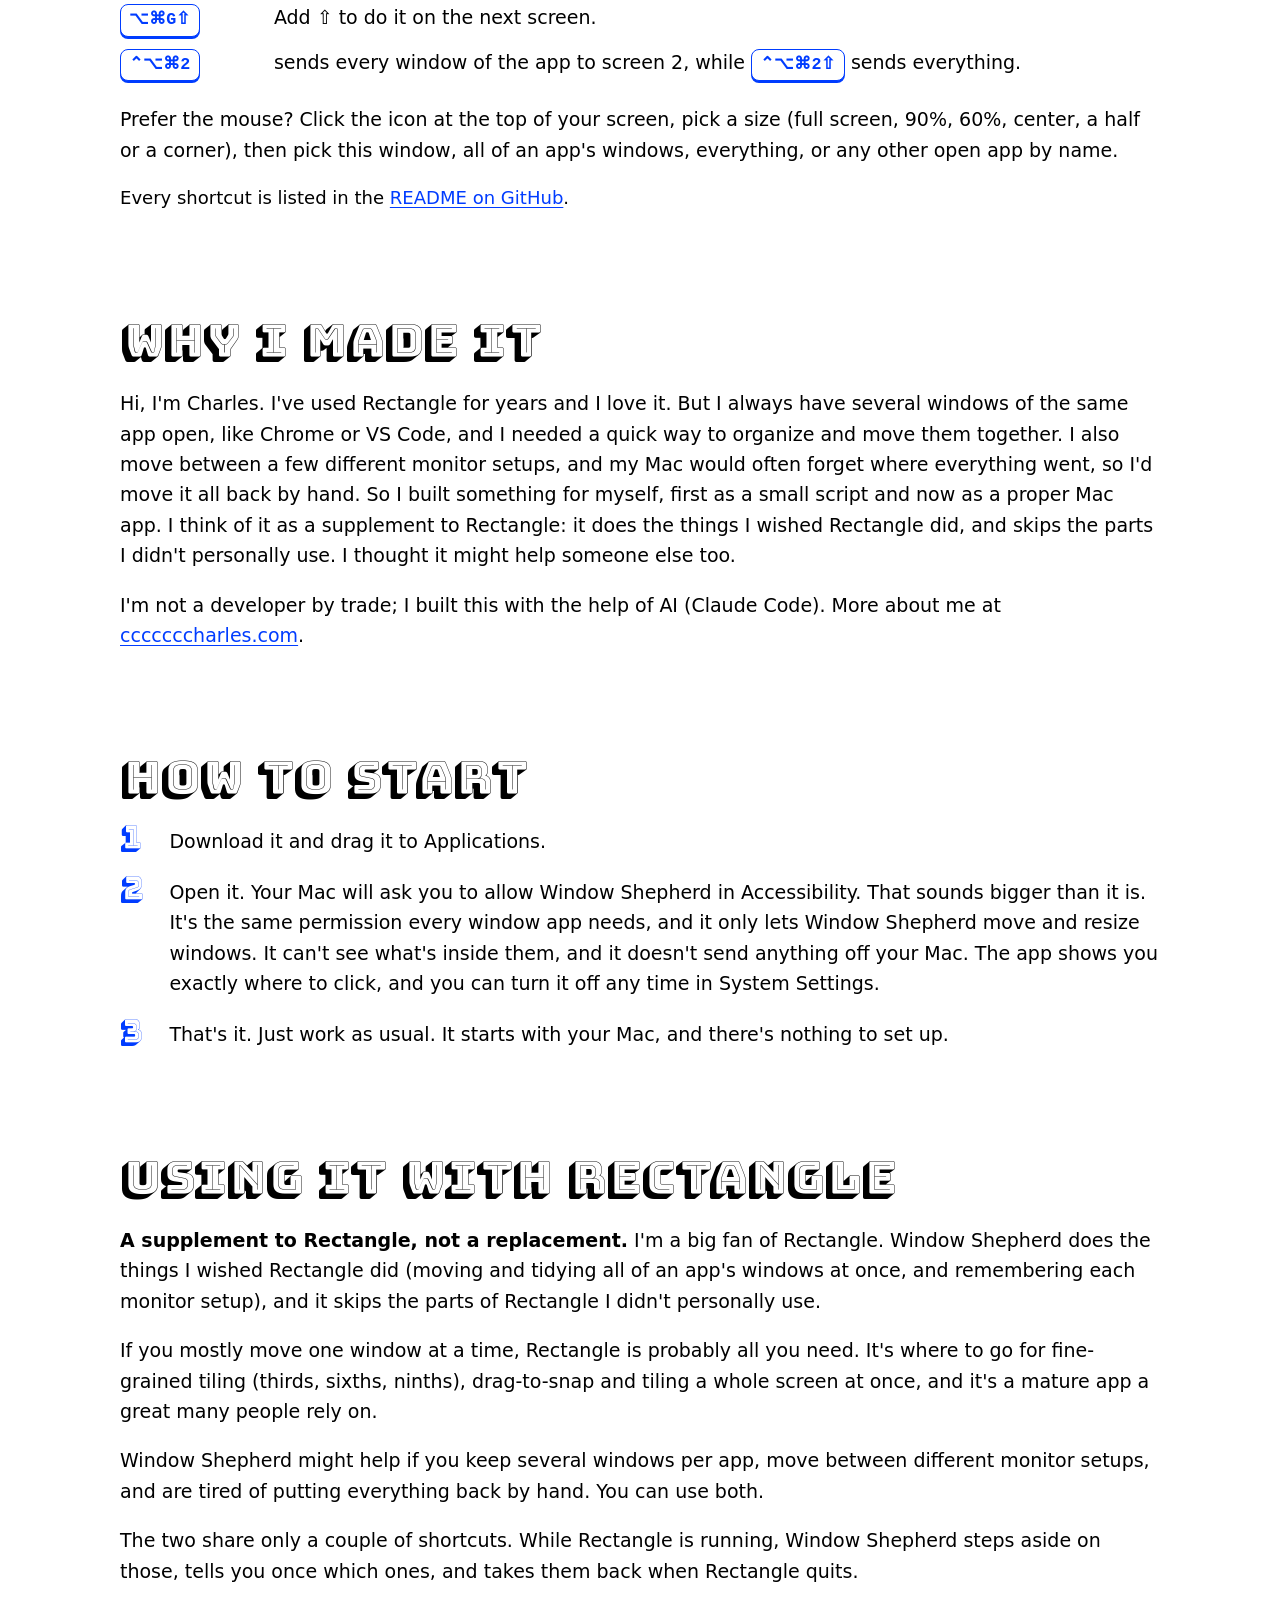
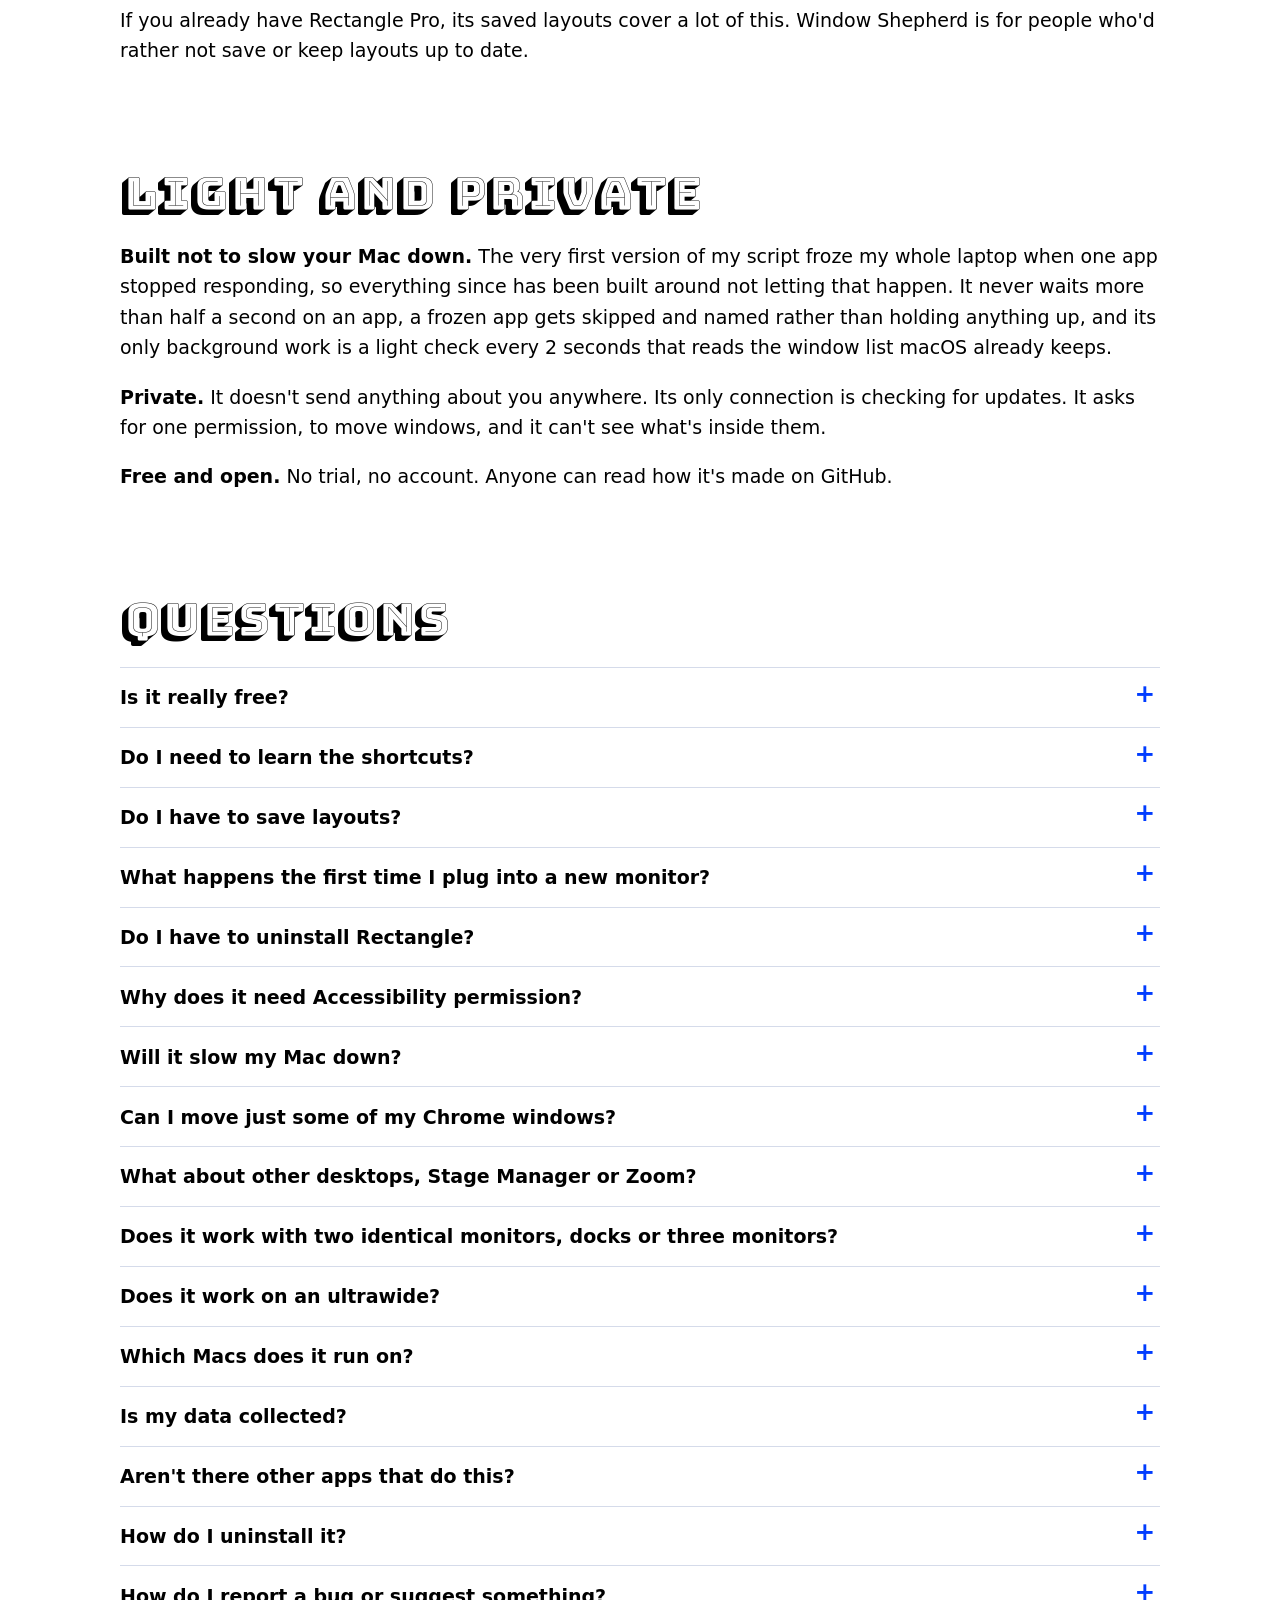
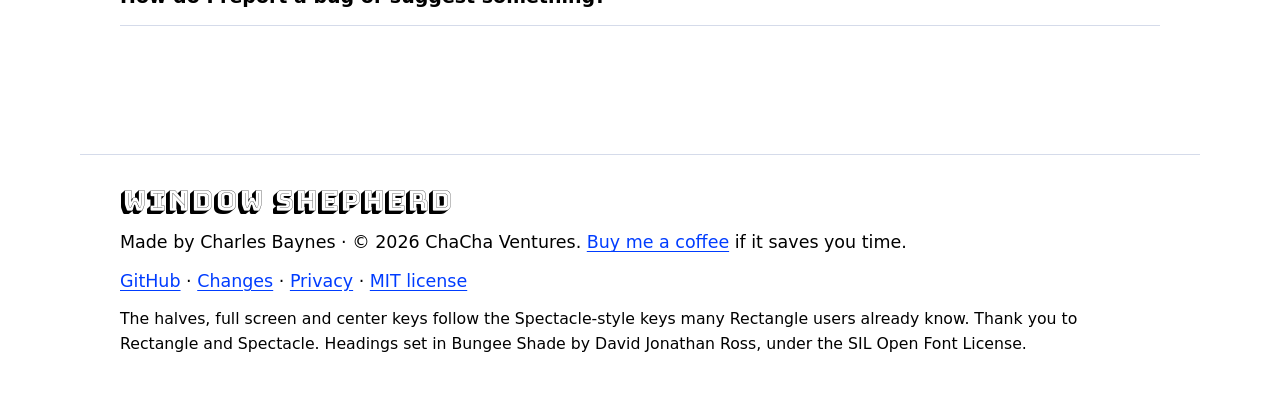
==== commit ea4ee7b0: "Website: Google Analytics (G-JBV76MP19P), on windowshepherd.com only Charles's call (2026-11-25), wi" ====
--- a/site/index.html
+++ b/site/index.html
@@ -19,6 +19,20 @@
 <meta property="og:image:height" content="630">
 <meta property="og:image:alt" content="Window Shepherd: quickly tidy your app windows, move them between screens, and put it all back the way it was.">
 <meta name="twitter:card" content="summary_large_image">
+<script>
+// Google Analytics, on windowshepherd.com itself only: local copies and the page check's own server send nothing.
+if (location.hostname === 'windowshepherd.com') {
+  var gaId = 'G-JBV76MP19P';
+  var ga = document.createElement('script');
+  ga.async = true;
+  ga.src = 'https://www.googletagmanager.com/gtag/js?id=' + gaId;
+  document.head.appendChild(ga);
+  window.dataLayer = window.dataLayer || [];
+  window.gtag = function () { dataLayer.push(arguments); };
+  gtag('js', new Date());
+  gtag('config', gaId);
+}
+</script>
 <script type="application/ld+json">
 {
   "@context": "https://schema.org",
@@ -159,7 +173,7 @@
     <details><summary>Does it work with two identical monitors, docks or three monitors?</summary><p>Screens are numbered 1 for the laptop, then left to right. I've only tested it with one monitor so far.</p></details>
     <details><summary>Does it work on an ultrawide?</summary><p>Yes, though halves on an ultrawide are big and there are no thirds. Rectangle is better for that.</p></details>
     <details><summary>Which Macs does it run on?</summary><p>macOS 14 Sonoma or later.</p></details>
-    <details><summary>Is my data collected?</summary><p>No. Nothing leaves your Mac except the update check. The details are in the <a href="https://github.com/cabaynes/window-shepherd/blob/main/PRIVACY.md">privacy note</a>.</p></details>
+    <details><summary>Is my data collected?</summary><p>Not by the app. Nothing leaves your Mac except the update check. This website uses Google Analytics to count visits. The details are in the <a href="https://github.com/cabaynes/window-shepherd/blob/main/PRIVACY.md">privacy note</a>.</p></details>
     <details><summary>Aren't there other apps that do this?</summary><p>Yes, a few. Rectangle Pro, Moom, Stay and Display Maid restore layouts you save first, and Monitor Glue remembers automatically like Window Shepherd does. Window Shepherd puts automatic memory together with moving whole apps or everything, and it's free.</p></details>
     <details><summary>How do I uninstall it?</summary><p>Quit it from the menu and drag it to the Trash. To remove everything, also delete <code>~/Library/Application Support/Window Shepherd</code> and <code>~/Library/Logs/Window Shepherd</code>.</p></details>
     <details><summary>How do I report a bug or suggest something?</summary><p>Open an issue on <a href="https://github.com/cabaynes/window-shepherd/issues">GitHub</a>.</p></details>
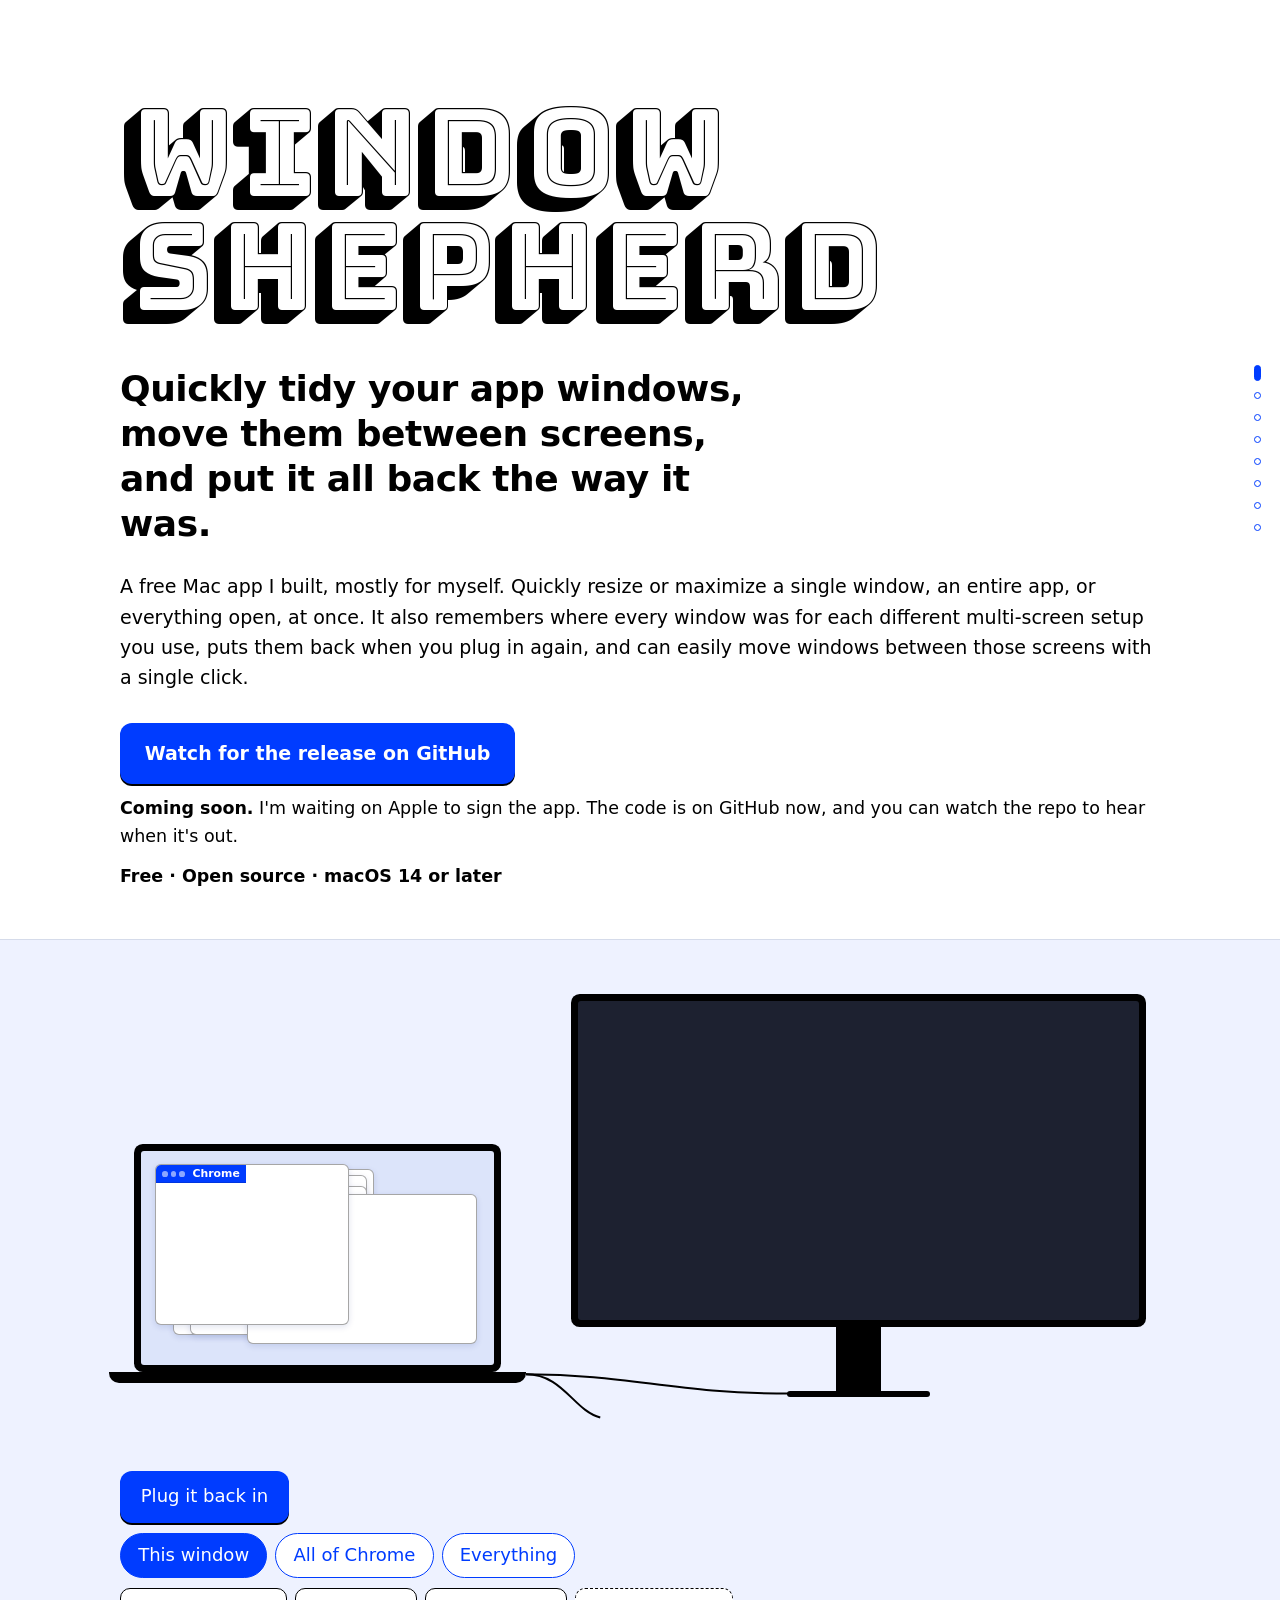
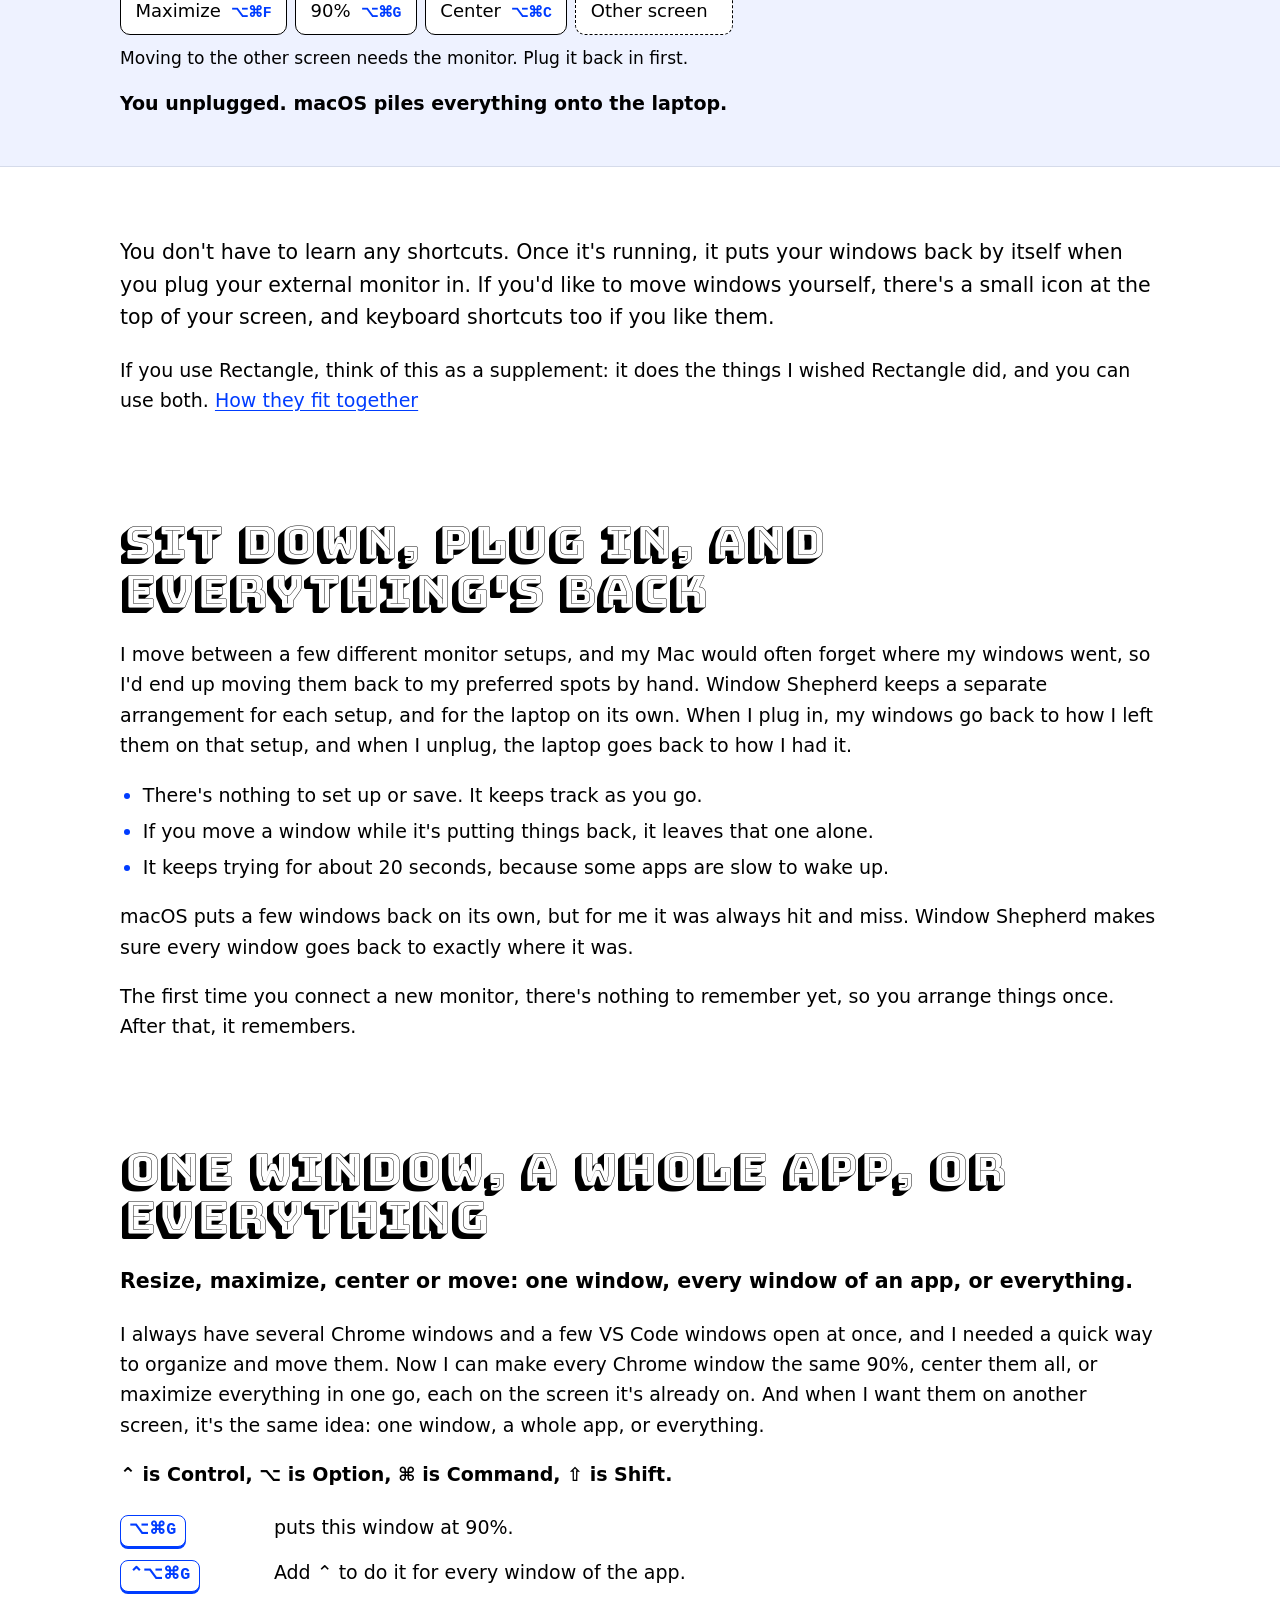
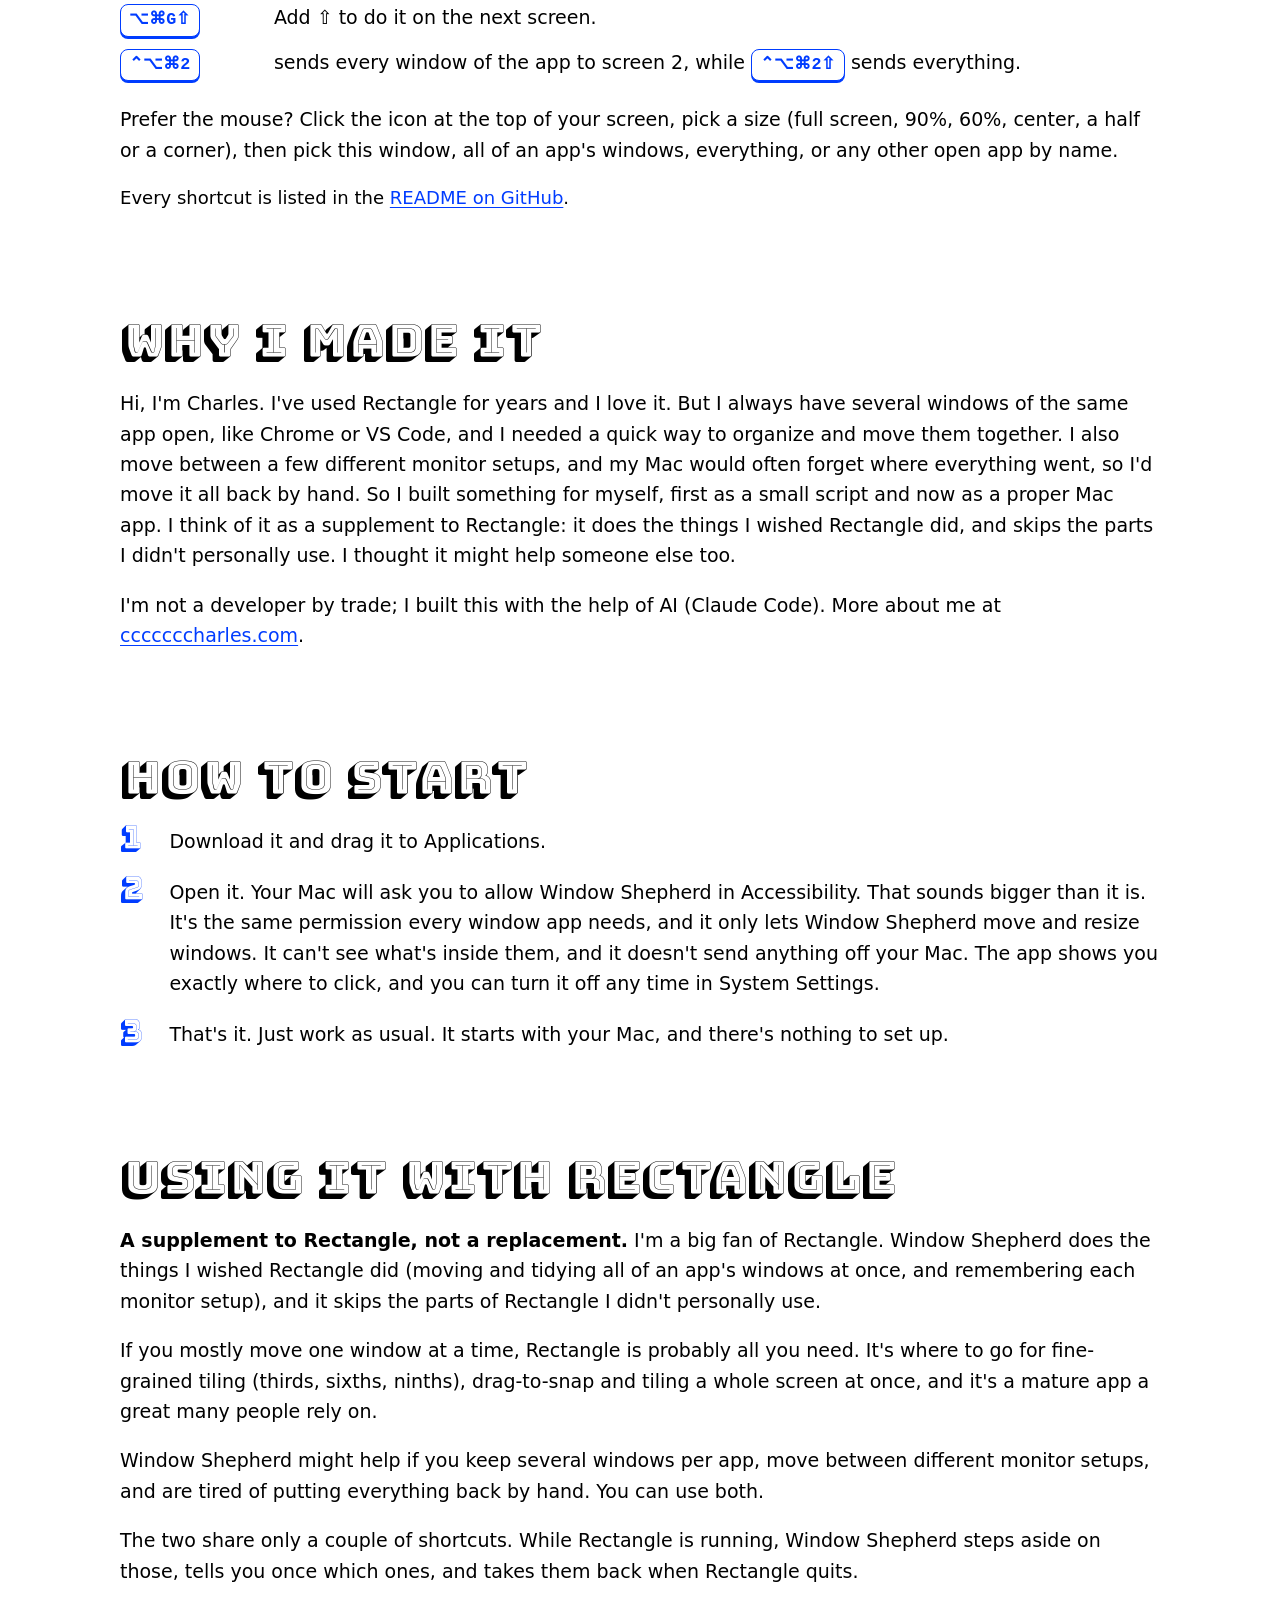
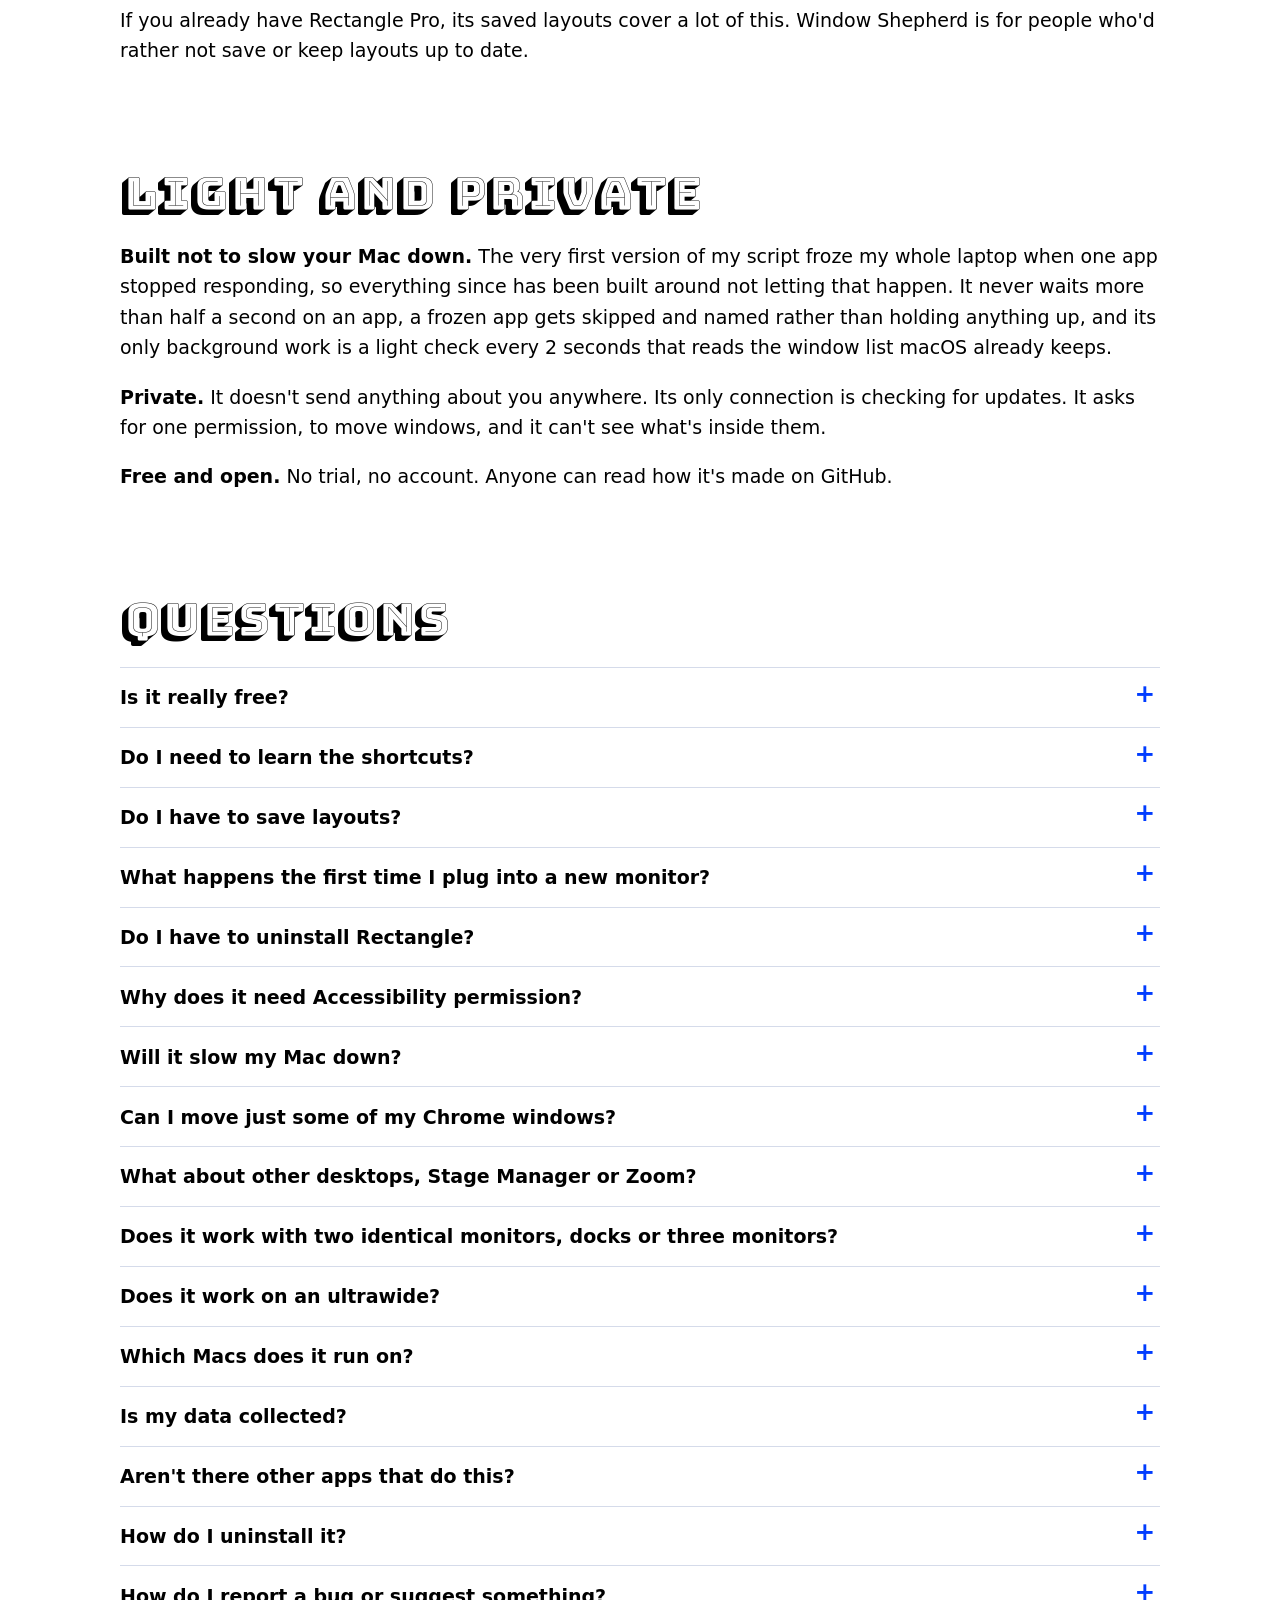
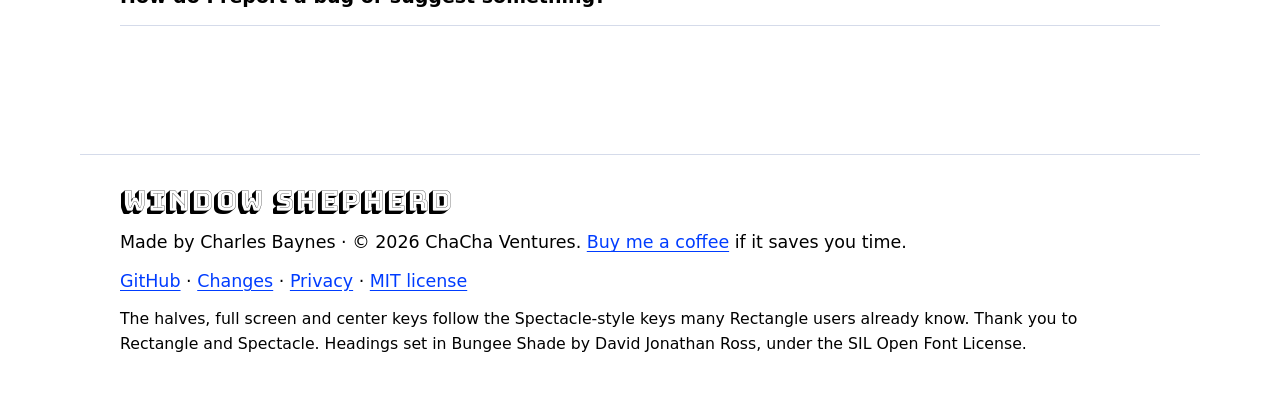
==== commit d6589b70: "Website: Analytics moves to its own account (G-BNHH7JQSHD) The first property was created under anot" ====
--- a/site/index.html
+++ b/site/index.html
@@ -22,7 +22,7 @@
 <script>
 // Google Analytics, on windowshepherd.com itself only: local copies and the page check's own server send nothing.
 if (location.hostname === 'windowshepherd.com') {
-  var gaId = 'G-JBV76MP19P';
+  var gaId = 'G-BNHH7JQSHD';
   var ga = document.createElement('script');
   ga.async = true;
   ga.src = 'https://www.googletagmanager.com/gtag/js?id=' + gaId;
